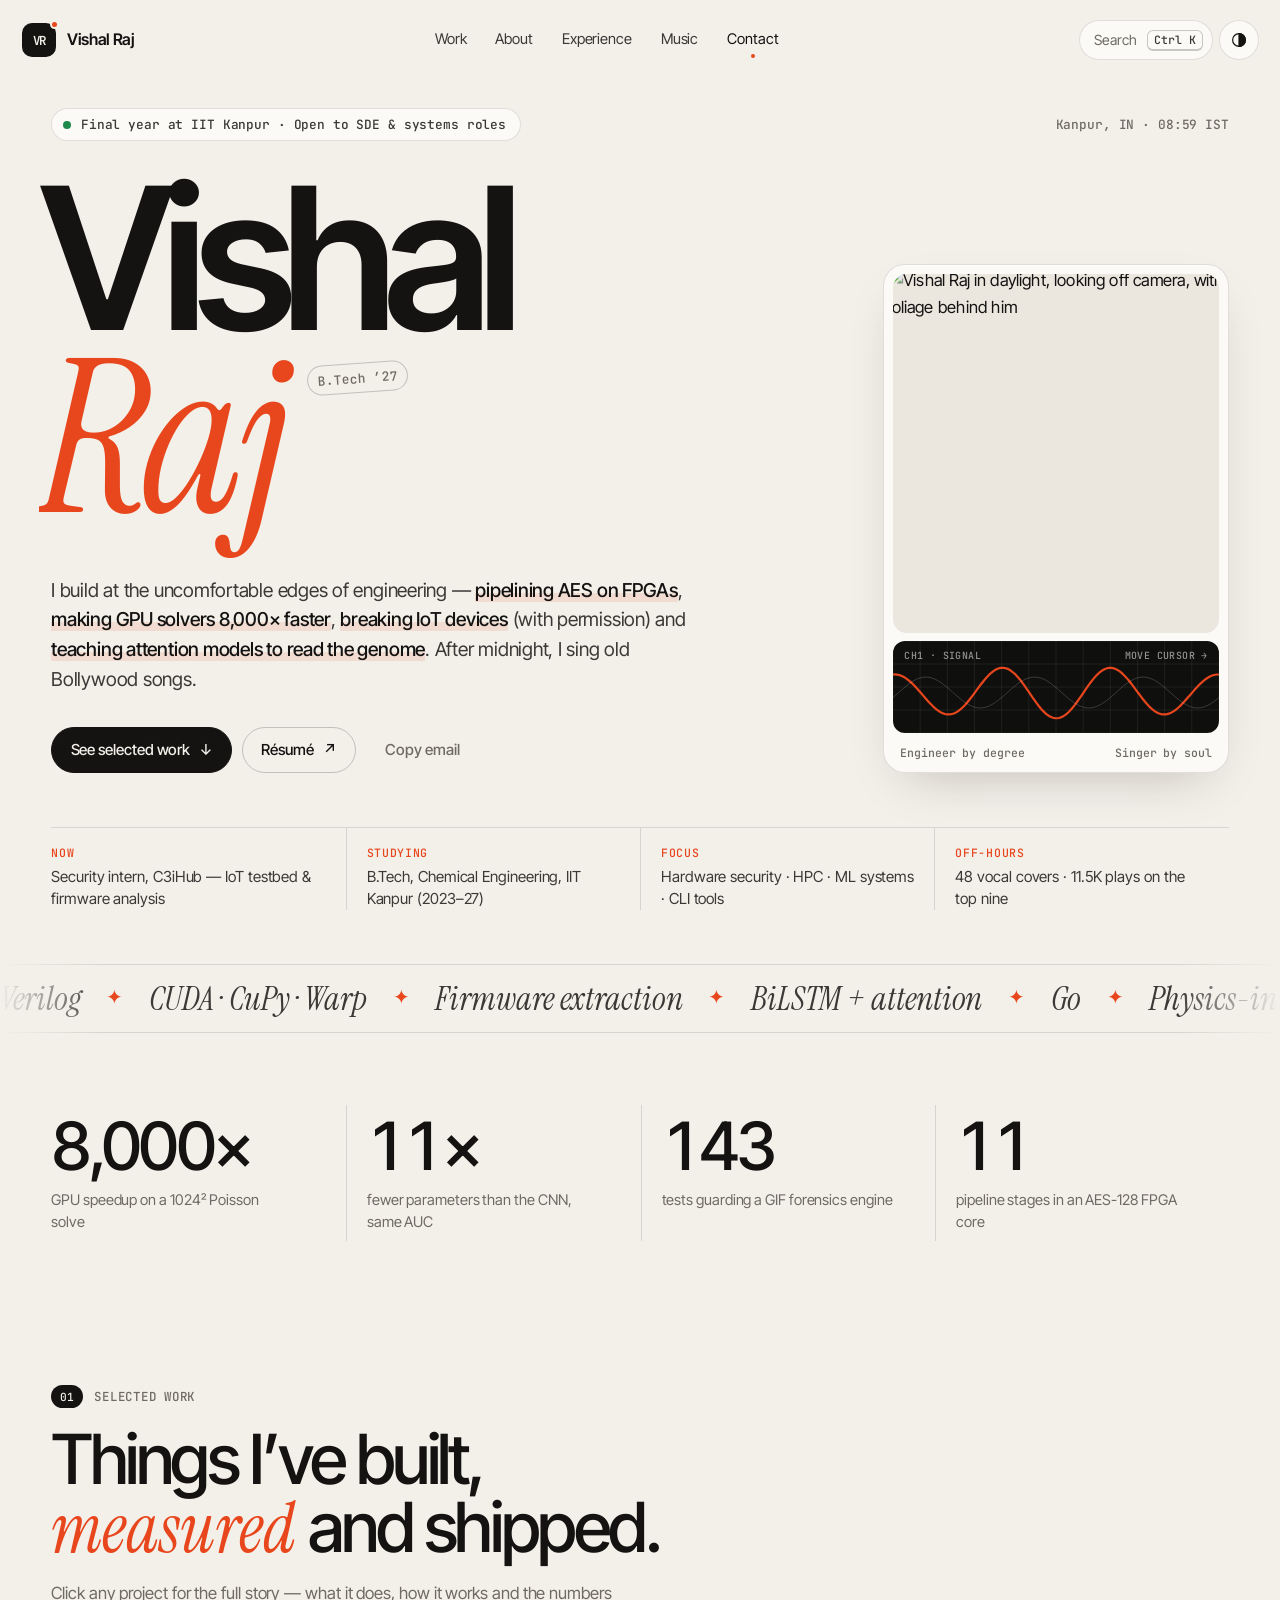
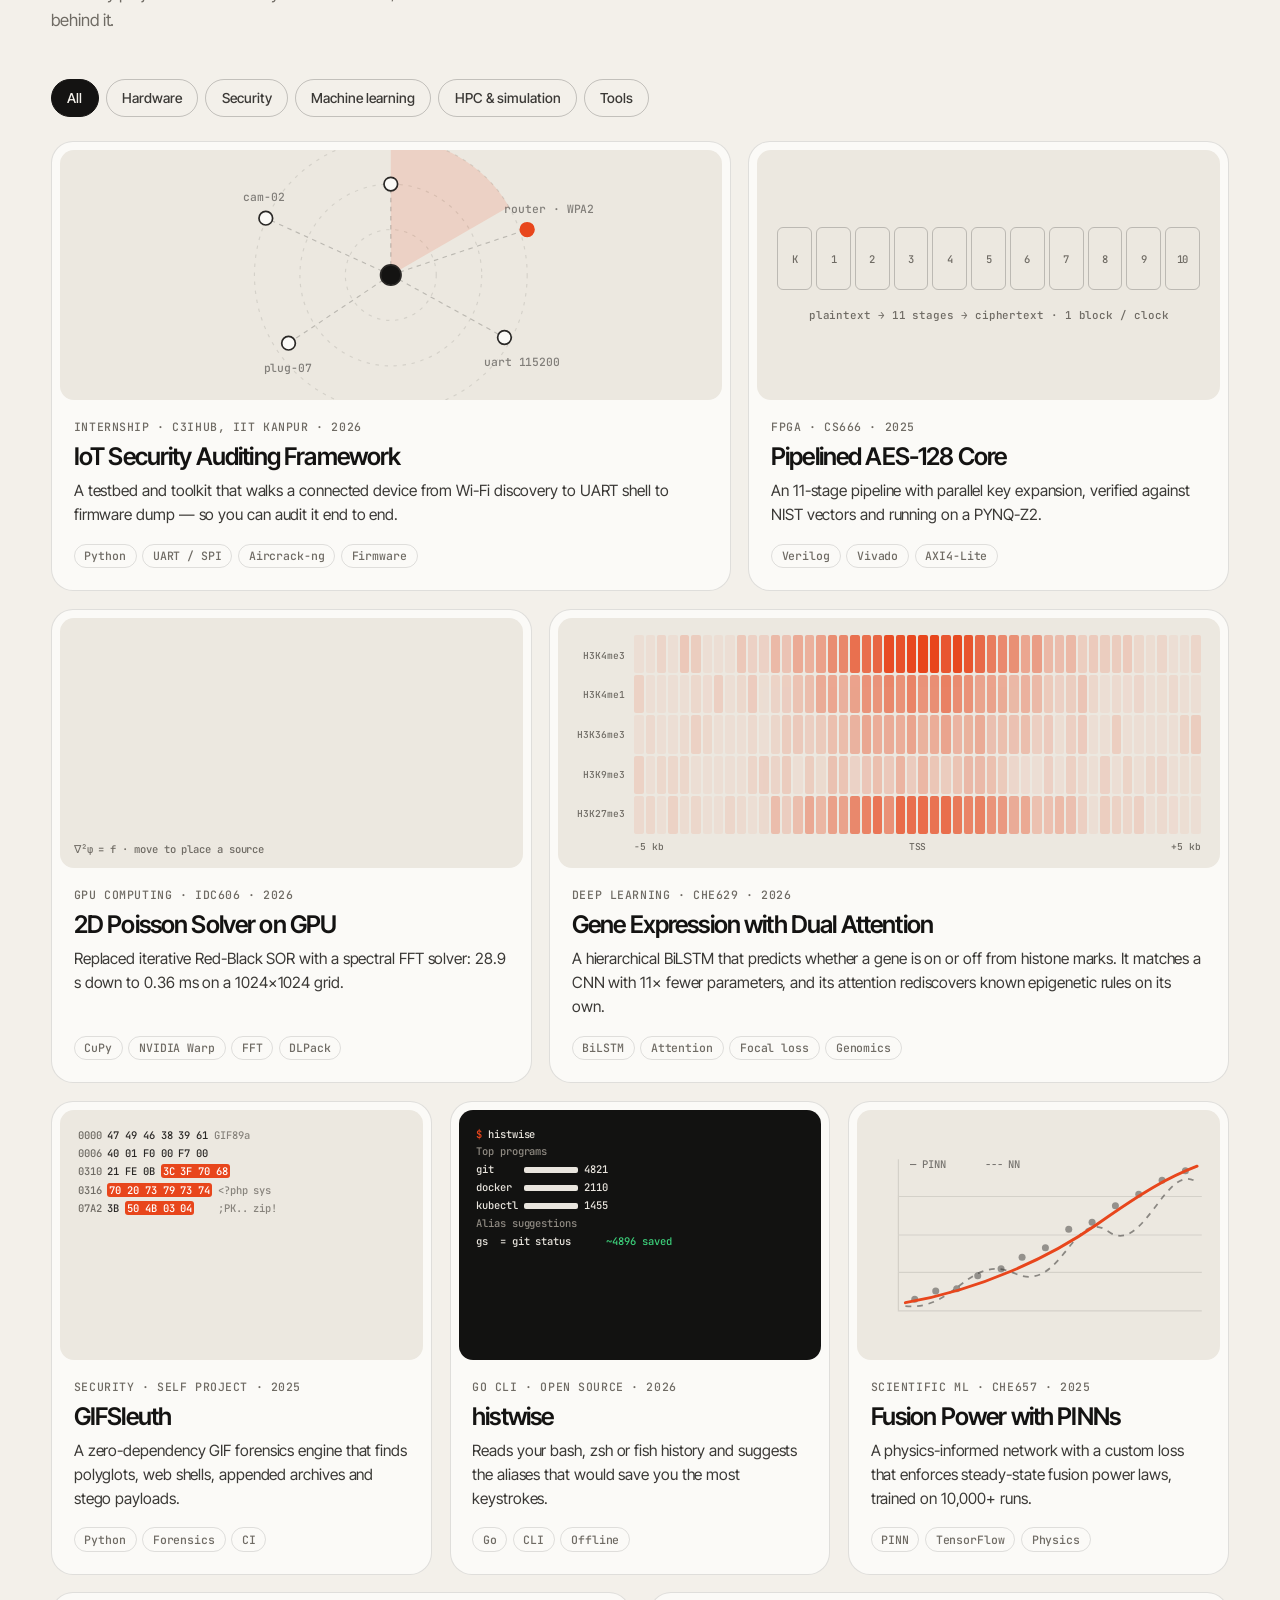
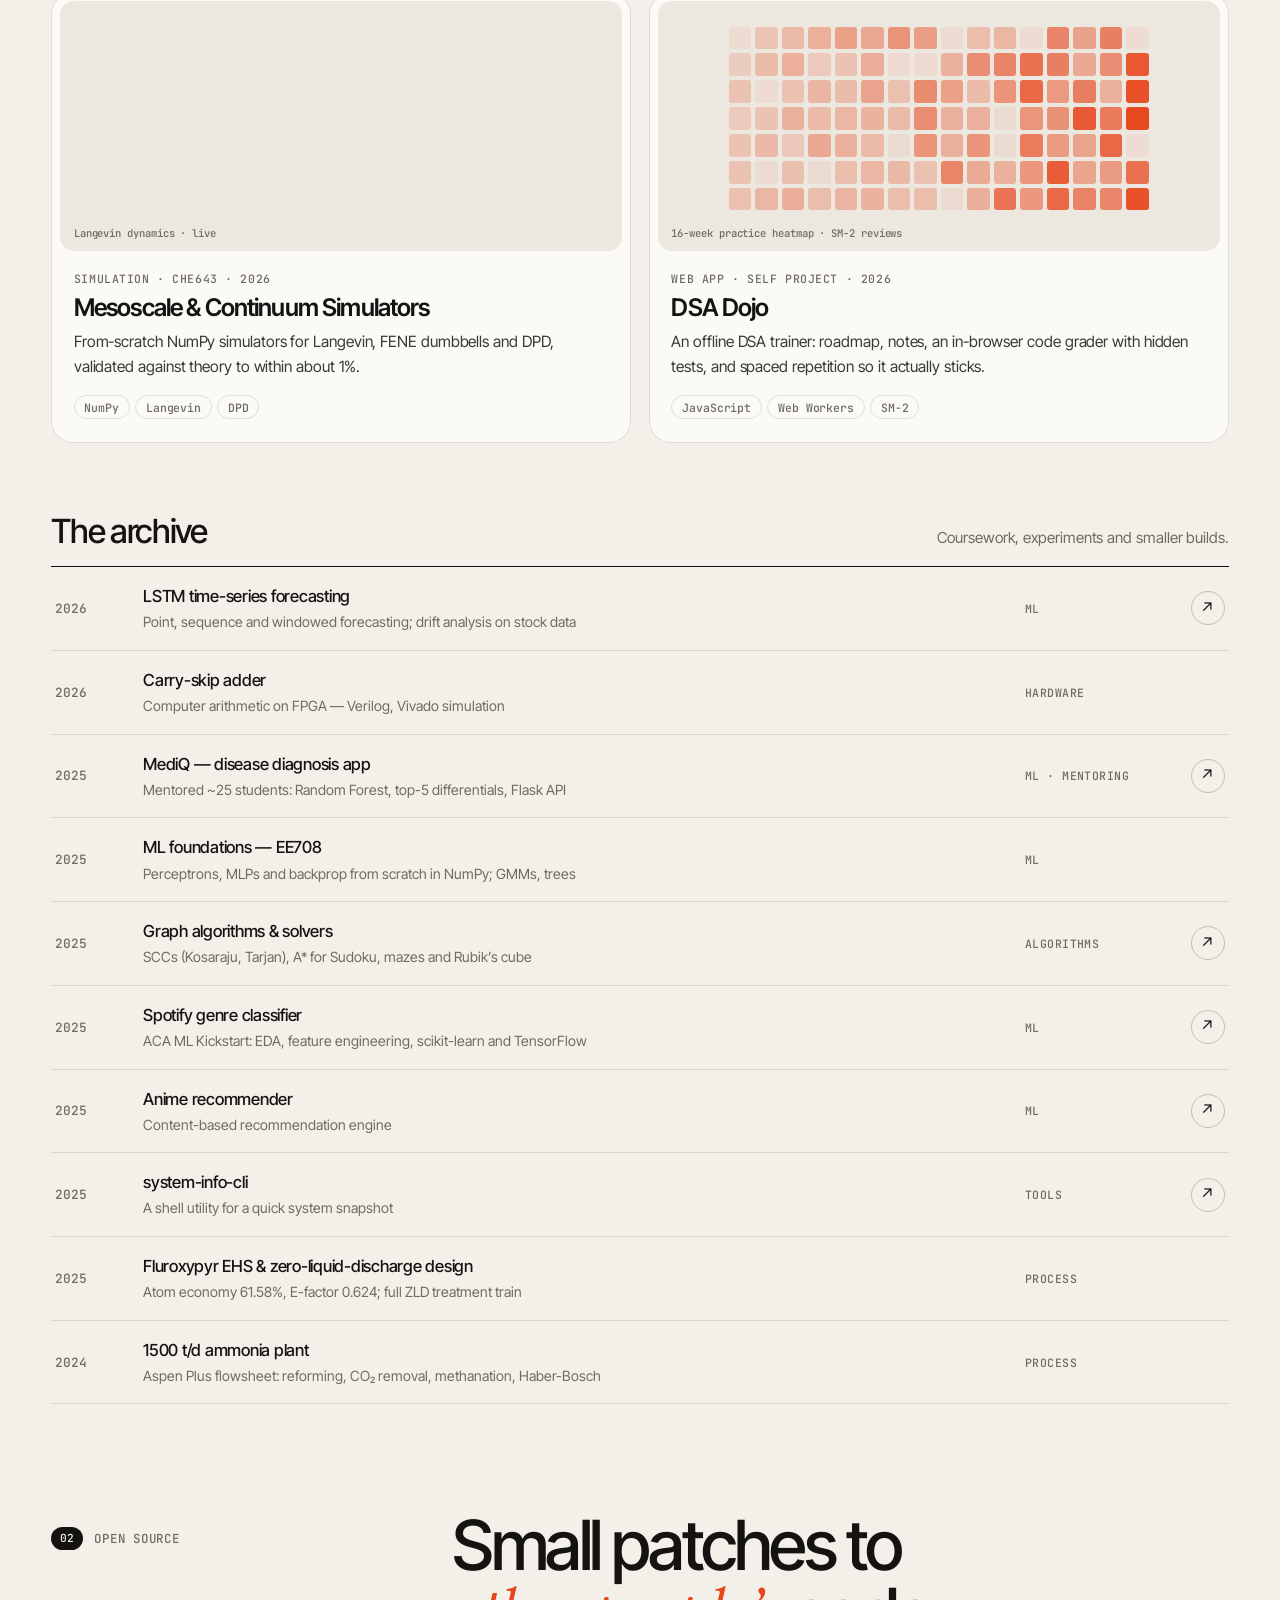
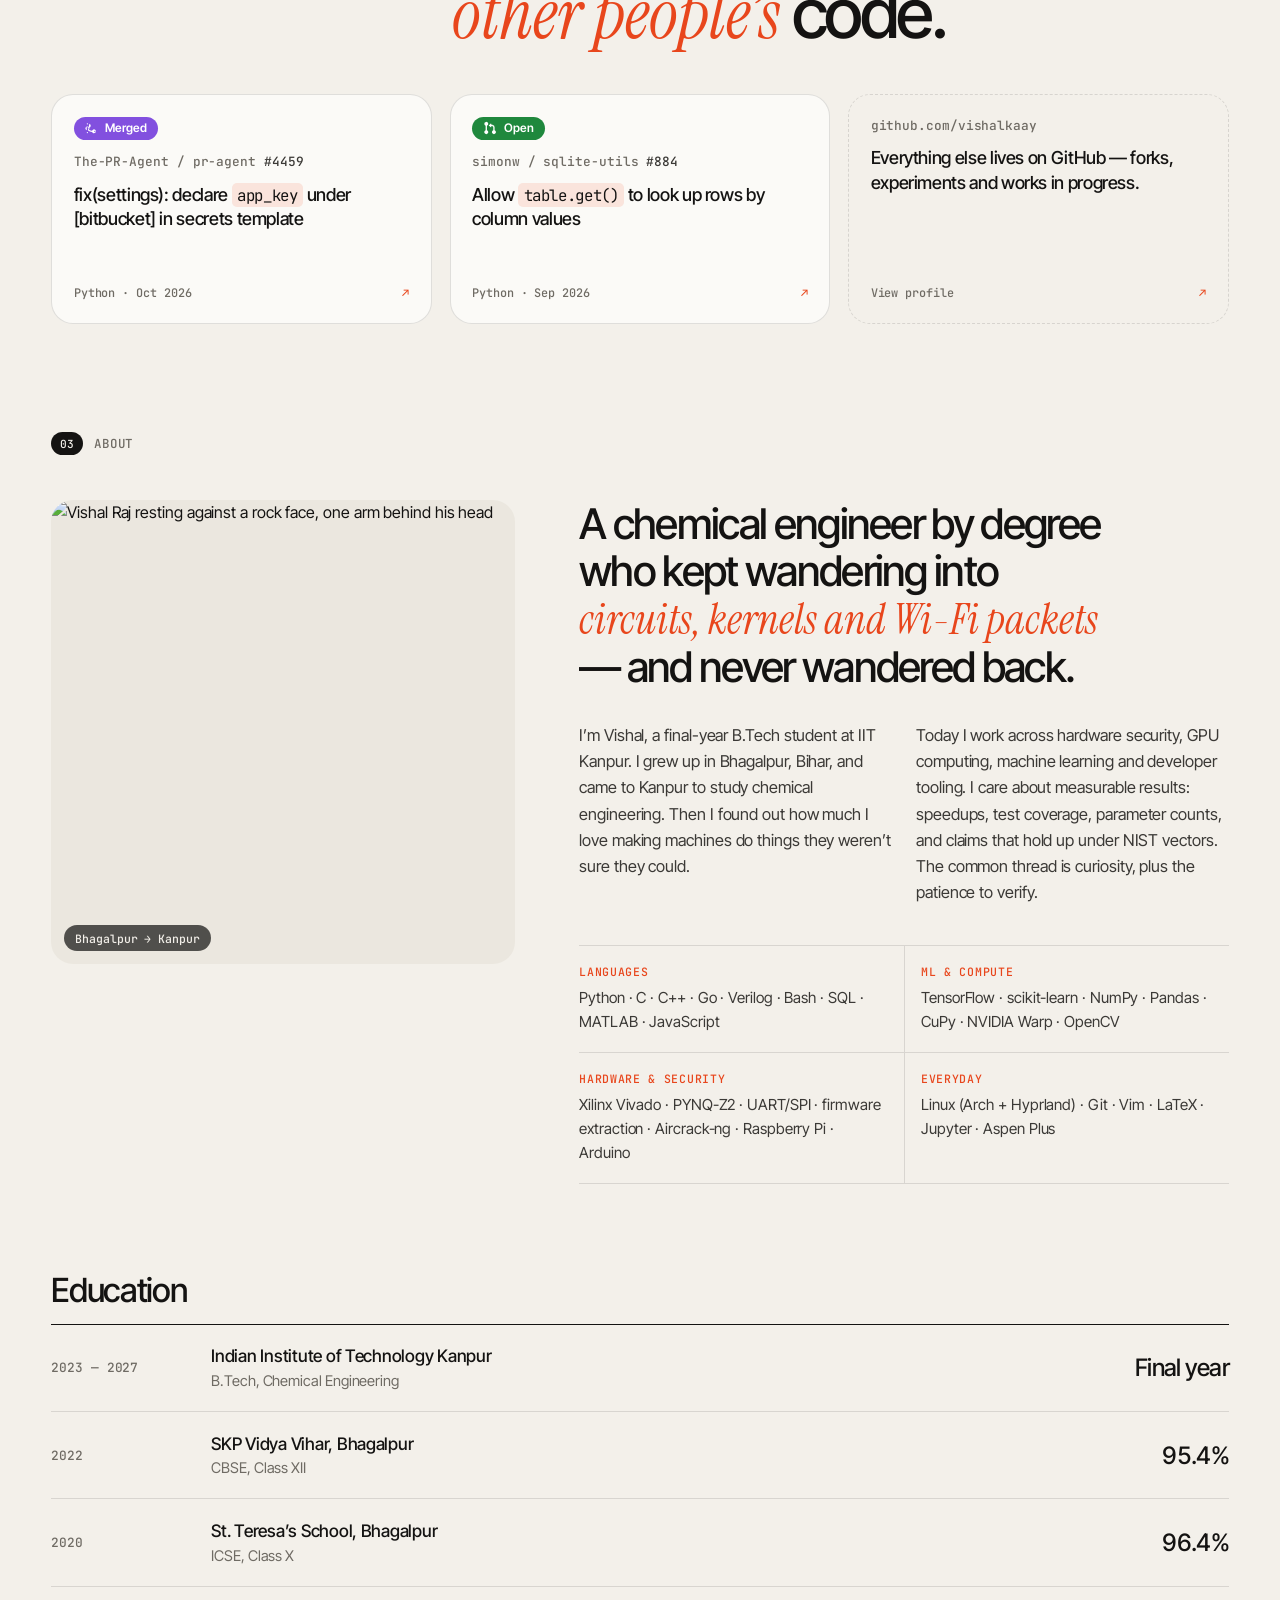
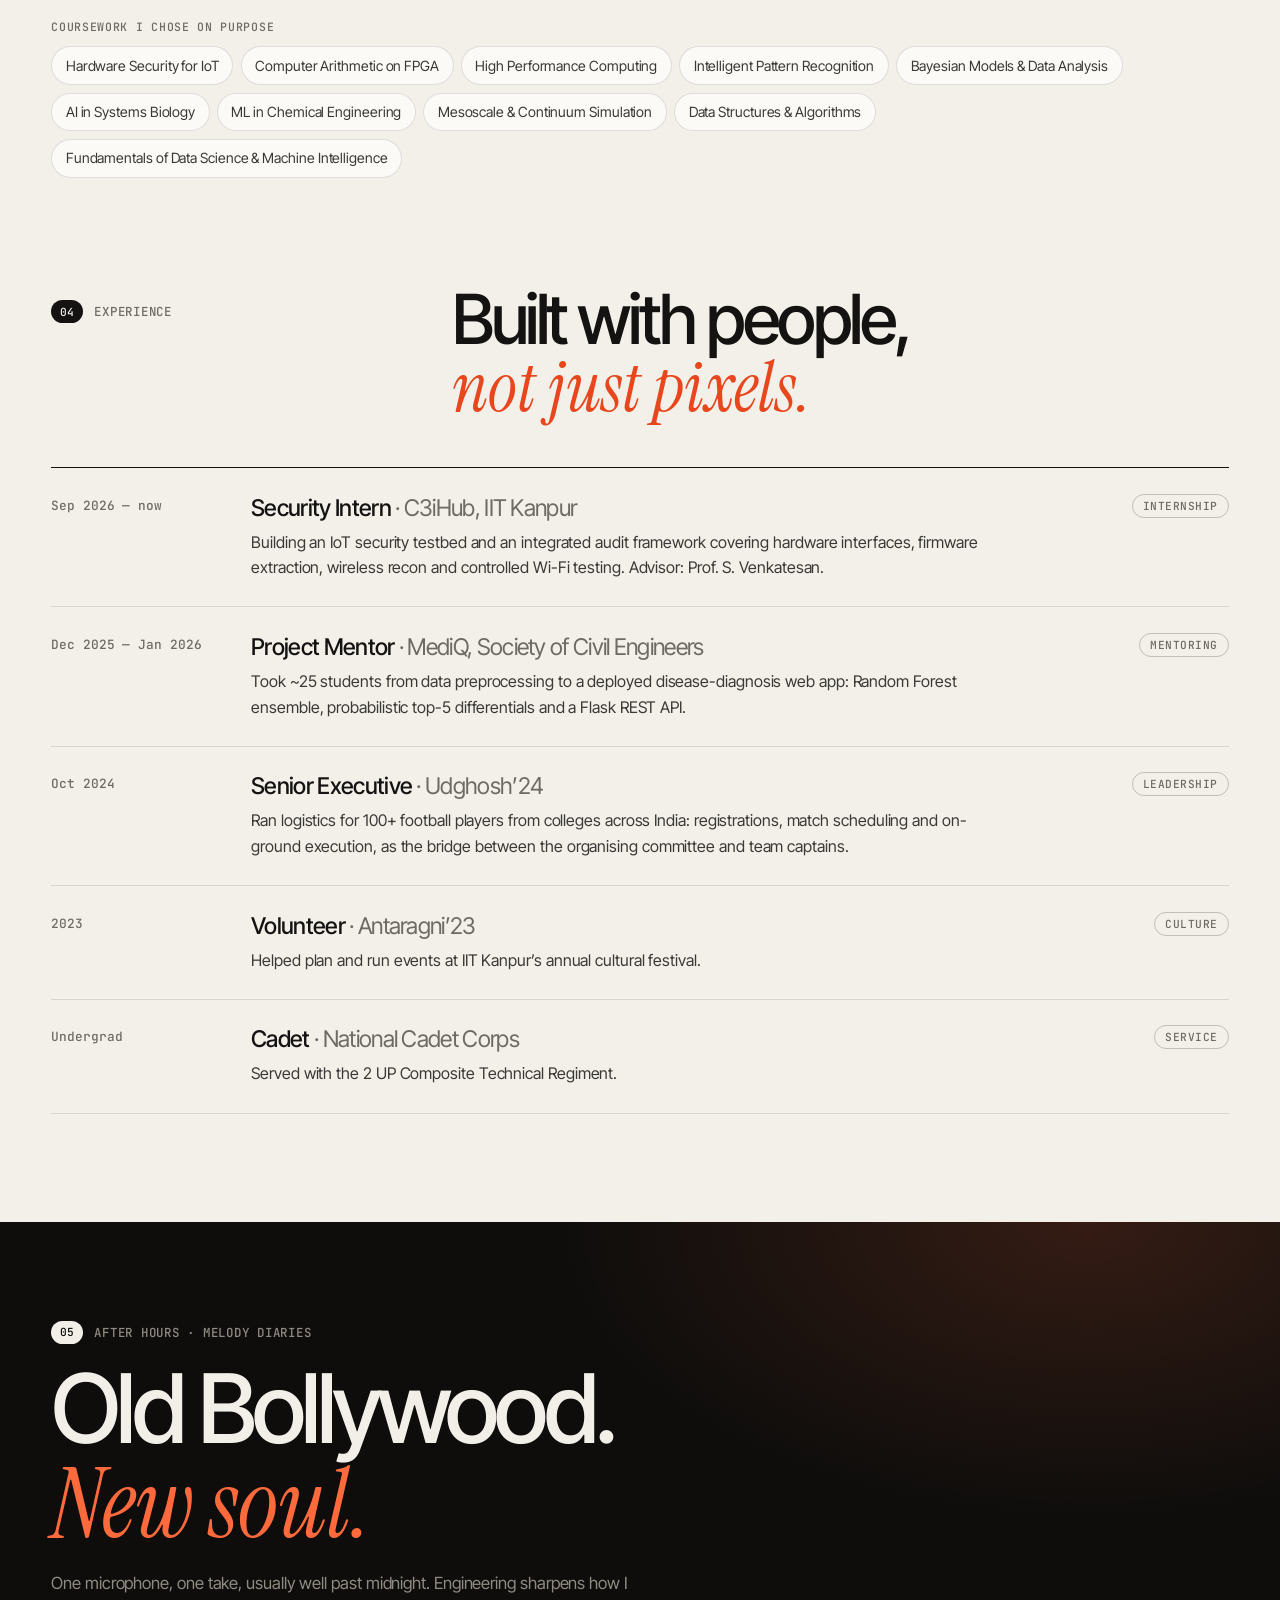
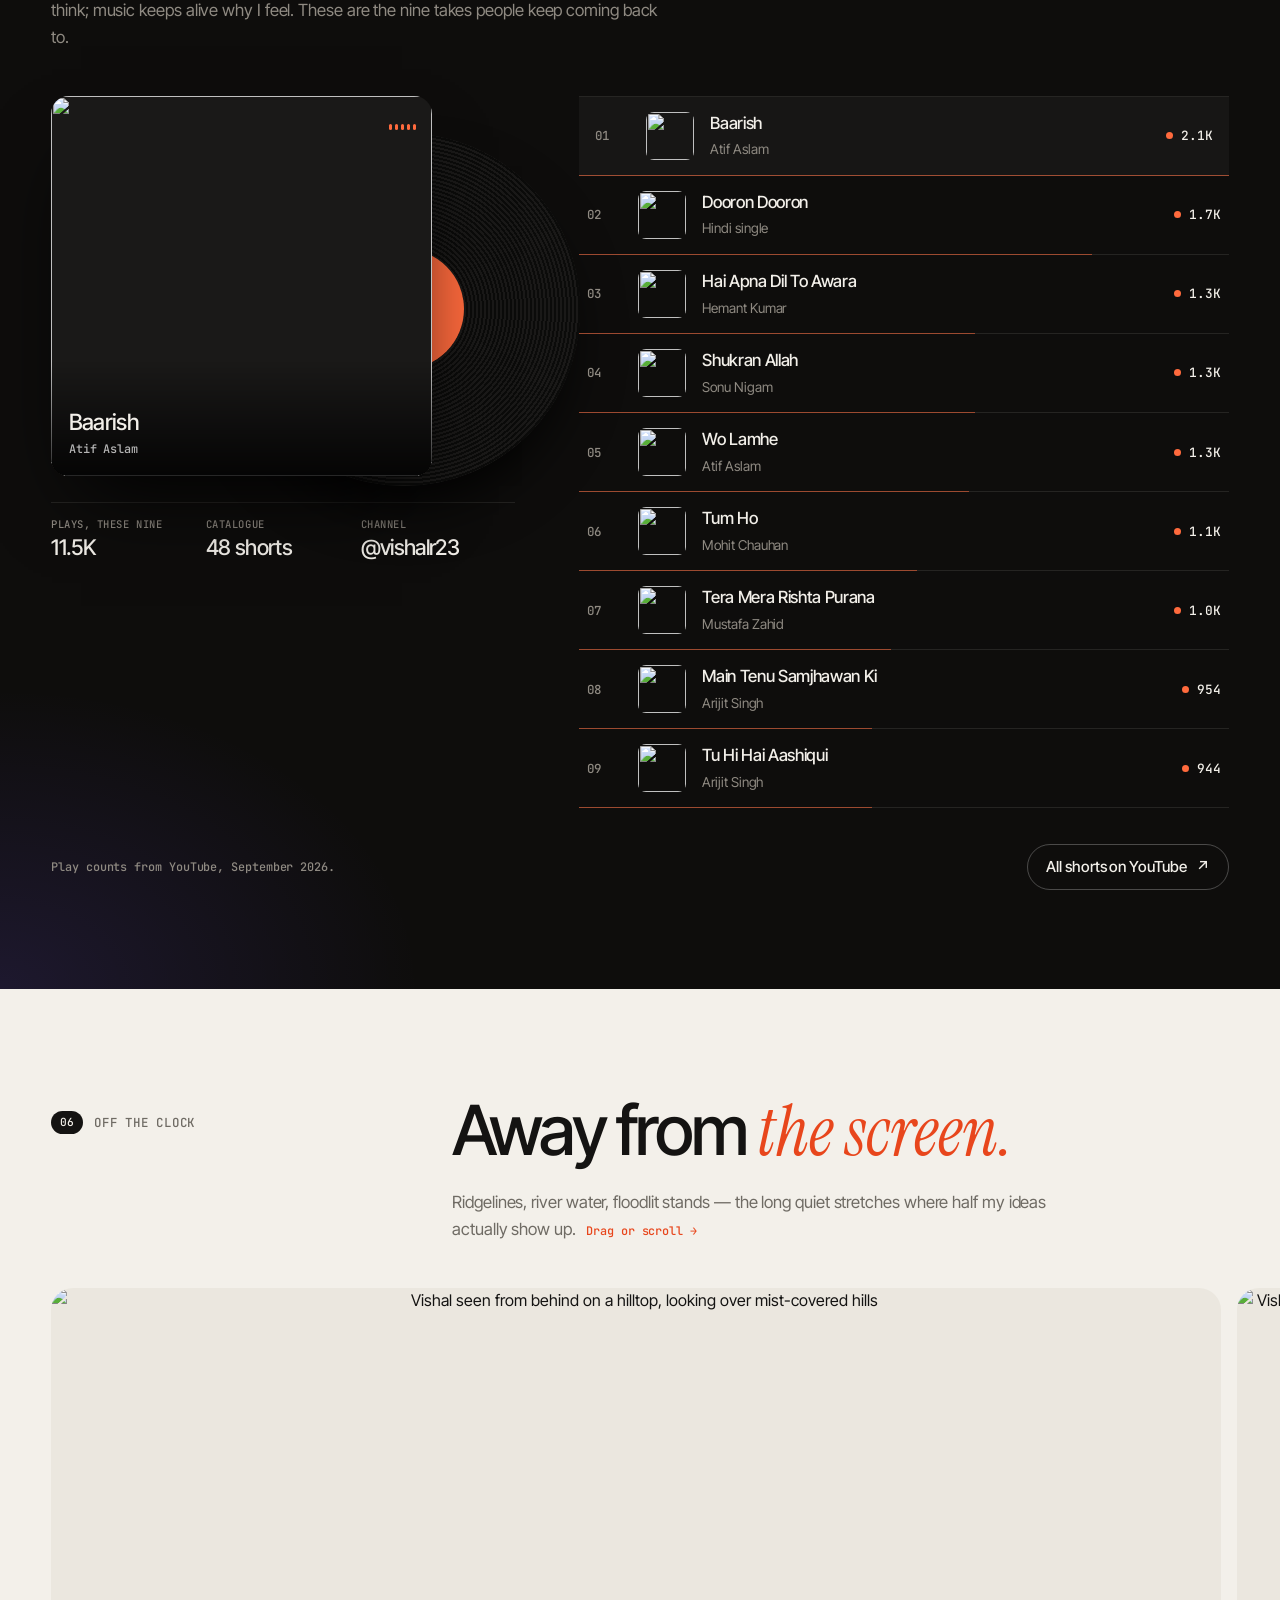
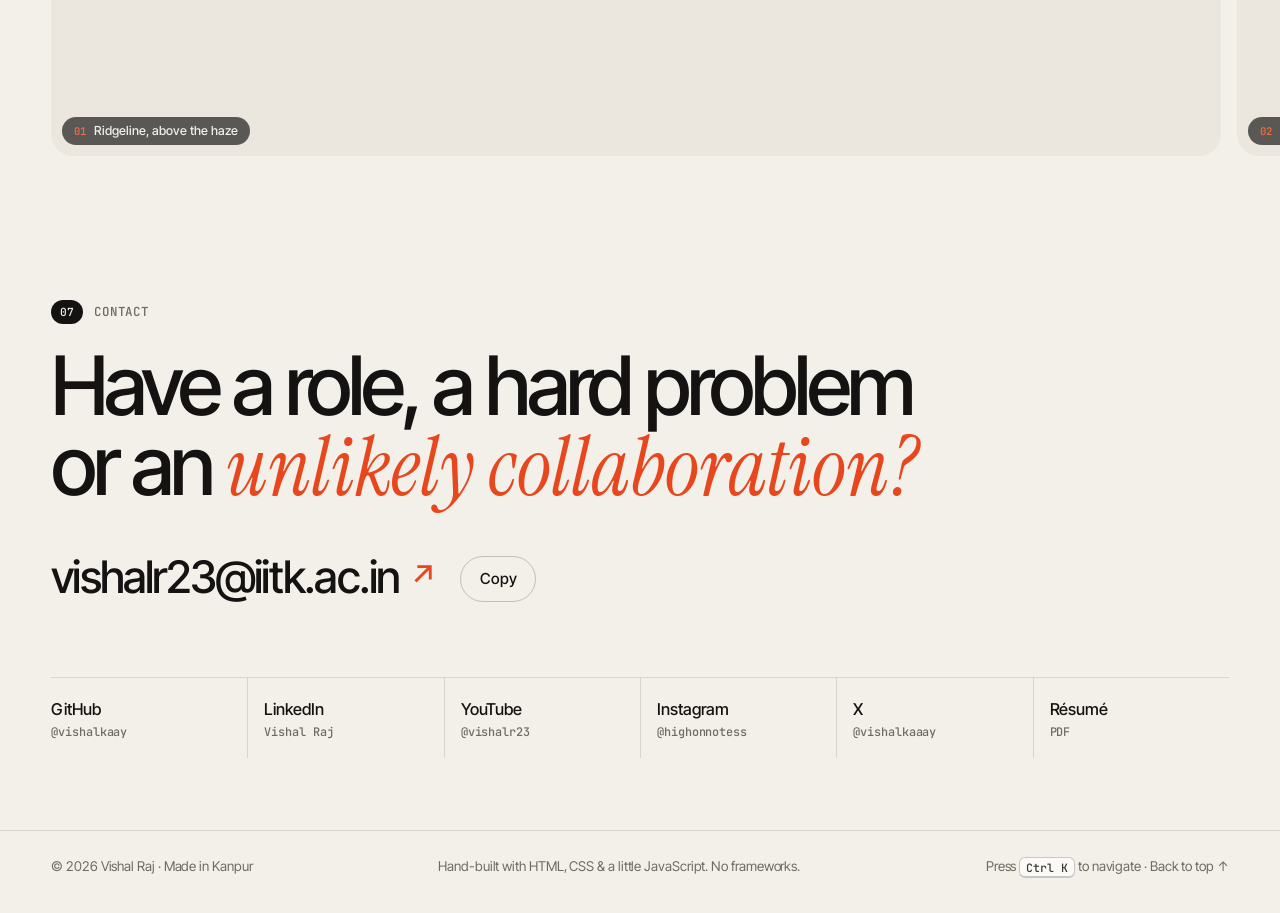
==== index.html @ a35ffa27 "Redesign portfolio and expand content - New design system: Inter Tight + Instrument Serif, light/dar" ====
<!doctype html>
<html lang="en">
<head>
  <meta charset="utf-8">
  <meta name="viewport" content="width=device-width, initial-scale=1, viewport-fit=cover">
  <title>Vishal Raj — Engineer &amp; Singer, IIT Kanpur</title>
  <meta name="description" content="Vishal Raj — final-year engineer at IIT Kanpur building across hardware security, GPU computing, machine learning and developer tools. Also sings old Bollywood songs.">
  <meta name="author" content="Vishal Raj">
  <meta name="color-scheme" content="light dark">
  <meta name="theme-color" content="#f3f0ea" media="(prefers-color-scheme: light)">
  <meta name="theme-color" content="#0d0d0c" media="(prefers-color-scheme: dark)">
  <link rel="canonical" href="https://vishalkaay.github.io/">
  <meta property="og:type" content="website">
  <meta property="og:url" content="https://vishalkaay.github.io/">
  <meta property="og:title" content="Vishal Raj — Engineer &amp; Singer">
  <meta property="og:description" content="Hardware security, GPU computing, machine learning and songs — from IIT Kanpur.">
  <meta property="og:image" content="https://vishalkaay.github.io/assets/og.jpg">
  <meta property="og:image:width" content="1200">
  <meta property="og:image:height" content="630">
  <meta name="twitter:card" content="summary_large_image">
  <meta name="twitter:site" content="@vishalkaaay">
  <meta name="twitter:title" content="Vishal Raj — Engineer &amp; Singer">
  <meta name="twitter:description" content="Hardware security, GPU computing, machine learning and songs — from IIT Kanpur.">
  <meta name="twitter:image" content="https://vishalkaay.github.io/assets/og.jpg">
  <link rel="icon" href="assets/favicon.svg" type="image/svg+xml">
  <link rel="apple-touch-icon" href="assets/apple-touch-icon.png">
  <link rel="preconnect" href="https://fonts.googleapis.com">
  <link rel="preconnect" href="https://fonts.gstatic.com" crossorigin>
  <link href="https://fonts.googleapis.com/css2?family=Inter+Tight:ital,wght@0,400;0,500;0,600;0,700;1,400&family=Instrument+Serif:ital@0;1&family=JetBrains+Mono:wght@400;500&display=swap" rel="stylesheet">
  <link rel="stylesheet" href="styles.css">
  <script>
    try { const t = localStorage.getItem('theme'); if (t) document.documentElement.dataset.theme = t; } catch (e) {}
    document.documentElement.classList.add('js');
  </script>
  <script src="script.js" defer></script>
  <script type="application/ld+json">
  {
    "@context": "https://schema.org",
    "@type": "Person",
    "name": "Vishal Raj",
    "url": "https://vishalkaay.github.io/",
    "email": "mailto:vishalr23@iitk.ac.in",
    "image": "https://vishalkaay.github.io/assets/portrait.jpg",
    "alumniOf": { "@type": "CollegeOrUniversity", "name": "Indian Institute of Technology Kanpur" },
    "knowsAbout": ["Hardware security", "FPGA design", "GPU computing", "Machine learning", "IoT security", "Python", "Go", "Verilog"],
    "sameAs": [
      "https://github.com/vishalkaay",
      "https://www.linkedin.com/in/vishal-raj-2a074823b/",
      "https://x.com/vishalkaaay",
      "https://www.youtube.com/@vishalr23",
      "https://www.instagram.com/highonnotess/"
    ]
  }
  </script>
</head>
<body>
  <a class="skip-link" href="#main">Skip to content</a>
  <div class="progress" aria-hidden="true"><span></span></div>

  <header class="nav" id="top">
    <a class="brand" href="#top" aria-label="Vishal Raj — back to top">
      <span class="brand-mark" aria-hidden="true">VR</span>
      <span class="brand-name">Vishal Raj</span>
    </a>
    <nav class="nav-links" aria-label="Primary">
      <a href="#work">Work</a>
      <a href="#about">About</a>
      <a href="#experience">Experience</a>
      <a href="#music">Music</a>
      <a href="#contact">Contact</a>
    </nav>
    <div class="nav-tools">
      <button class="kbd-btn" type="button" data-open-palette aria-label="Open command menu">
        <span>Search</span><kbd><span class="mod-key">⌘</span>K</kbd>
      </button>
      <button class="icon-btn" type="button" id="theme-toggle" aria-label="Toggle colour theme">
        <svg viewBox="0 0 24 24" aria-hidden="true"><circle cx="12" cy="12" r="8.5"/><path d="M12 3.5a8.5 8.5 0 0 1 0 17z" fill="currentColor"/></svg>
      </button>
      <button class="icon-btn menu-btn" type="button" aria-expanded="false" aria-controls="mobile-menu" aria-label="Open menu">
        <svg viewBox="0 0 24 24" aria-hidden="true"><path d="M4 8h16M4 16h16"/></svg>
      </button>
    </div>
  </header>

  <div class="mobile-menu" id="mobile-menu" hidden>
    <nav aria-label="Mobile">
      <a href="#work"><span>01</span>Work</a>
      <a href="#about"><span>02</span>About</a>
      <a href="#experience"><span>03</span>Experience</a>
      <a href="#music"><span>04</span>Music</a>
      <a href="#frames"><span>05</span>Frames</a>
      <a href="#contact"><span>06</span>Contact</a>
    </nav>
    <p>vishalr23@iitk.ac.in</p>
  </div>

  <main id="main">
    <!-- HERO -->
    <section class="hero shell" aria-labelledby="hero-title">
      <div class="hero-top rise">
        <p class="status"><span class="dot" aria-hidden="true"></span>Final year at IIT Kanpur · Open to SDE &amp; systems roles</p>
        <p class="clock" aria-label="Local time in Kanpur">Kanpur, IN · <time id="clock">--:--</time> IST</p>
      </div>

      <div class="hero-grid">
        <div class="hero-text">
          <h1 id="hero-title" class="hero-title">
            <span class="line rise"><span>Vishal</span></span>
            <span class="line rise"><span><em>Raj</em><sup class="hero-sup">B.Tech ’27</sup></span></span>
          </h1>
          <p class="hero-lede rise">I build at the uncomfortable edges of engineering — <strong>pipelining AES on FPGAs</strong>, <strong>making GPU solvers 8,000× faster</strong>, <strong>breaking IoT devices</strong> (with permission) and <strong>teaching attention models to read the genome</strong>. After midnight, I sing old Bollywood songs.</p>
          <div class="hero-cta rise">
            <a class="btn btn-primary" href="#work">See selected work <span aria-hidden="true">↓</span></a>
            <a class="btn" href="assets/resume.pdf" target="_blank" rel="noopener">Résumé <span aria-hidden="true">↗</span></a>
            <button class="btn btn-ghost" type="button" data-copy="vishalr23@iitk.ac.in"><span class="copy-label">Copy email</span></button>
          </div>
        </div>

        <figure class="hero-card rise">
          <div class="hero-photo">
            <picture><source srcset="assets/portrait.webp" type="image/webp"><img src="assets/portrait.jpg" alt="Vishal Raj in daylight, looking off camera, with foliage behind him" width="900" height="1200" fetchpriority="high" decoding="async"></picture>
          </div>
          <div class="scope">
            <canvas id="scope" aria-hidden="true"></canvas>
            <div class="scope-meta" aria-hidden="true"><span>CH1 · signal</span><span id="scope-mode">move cursor →</span></div>
          </div>
          <figcaption><span>Engineer by degree</span><span>Singer by soul</span></figcaption>
        </figure>
      </div>

      <dl class="hero-facts rise">
        <div><dt>Now</dt><dd>Security intern, C3iHub — IoT testbed &amp; firmware analysis</dd></div>
        <div><dt>Studying</dt><dd>B.Tech, Chemical Engineering, IIT Kanpur (2023–27)</dd></div>
        <div><dt>Focus</dt><dd>Hardware security · HPC · ML systems · CLI tools</dd></div>
        <div><dt>Off-hours</dt><dd>48 vocal covers · 11.5K plays on the top nine</dd></div>
      </dl>
    </section>

    <!-- MARQUEE -->
    <div class="ticker" aria-hidden="true">
      <div class="ticker-track">
        <span>Verilog</span><i>✦</i><span>CUDA · CuPy · Warp</span><i>✦</i><span>Firmware extraction</span><i>✦</i><span>BiLSTM + attention</span><i>✦</i><span>Go</span><i>✦</i><span>Physics-informed nets</span><i>✦</i><span>UART / SPI</span><i>✦</i><span>Old Bollywood</span><i>✦</i>
        <span>Verilog</span><i>✦</i><span>CUDA · CuPy · Warp</span><i>✦</i><span>Firmware extraction</span><i>✦</i><span>BiLSTM + attention</span><i>✦</i><span>Go</span><i>✦</i><span>Physics-informed nets</span><i>✦</i><span>UART / SPI</span><i>✦</i><span>Old Bollywood</span><i>✦</i>
      </div>
    </div>

    <!-- NUMBERS -->
    <section class="numbers shell" aria-label="Highlights in numbers">
      <div class="num reveal"><b data-count="8000" data-suffix="×">8,000×</b><span>GPU speedup on a 1024² Poisson solve</span></div>
      <div class="num reveal"><b data-count="11" data-suffix="×">11×</b><span>fewer parameters than the CNN, same AUC</span></div>
      <div class="num reveal"><b data-count="143">143</b><span>tests guarding a GIF forensics engine</span></div>
      <div class="num reveal"><b data-count="11">11</b><span>pipeline stages in an AES-128 FPGA core</span></div>
    </section>

    <!-- WORK -->
    <section class="work shell" id="work" aria-labelledby="work-title">
      <header class="sec-head">
        <p class="sec-label reveal"><span>01</span>Selected work</p>
        <h2 id="work-title" class="reveal">Things I’ve built, <em>measured</em> and shipped.</h2>
        <p class="sec-sub reveal">Click any project for the full story — what it does, how it works and the numbers behind it.</p>
      </header>

      <div class="filters reveal" role="toolbar" aria-label="Filter projects">
        <button type="button" class="chip active" data-filter="all" aria-pressed="true">All</button>
        <button type="button" class="chip" data-filter="hardware" aria-pressed="false">Hardware</button>
        <button type="button" class="chip" data-filter="security" aria-pressed="false">Security</button>
        <button type="button" class="chip" data-filter="ml" aria-pressed="false">Machine learning</button>
        <button type="button" class="chip" data-filter="hpc" aria-pressed="false">HPC &amp; simulation</button>
        <button type="button" class="chip" data-filter="tools" aria-pressed="false">Tools</button>
      </div>

      <div class="bento">
        <!-- IoT -->
        <article class="card c-wide reveal" data-tags="security hardware" tabindex="0" aria-labelledby="p-iot">
          <div class="card-viz viz-iot" aria-hidden="true">
            <svg viewBox="0 0 400 220">
              <g class="rings"><circle cx="200" cy="110" r="40"/><circle cx="200" cy="110" r="80"/><circle cx="200" cy="110" r="120"/></g>
              <path class="sweep" d="M200 110 L200 -10 A120 120 0 0 1 304 50 Z"/>
              <g class="links"><path d="M200 110 L90 60M200 110 L320 70M200 110 L110 170M200 110 L300 165M200 110 L200 30"/></g>
              <g class="nodes">
                <circle cx="200" cy="110" r="9" class="hub"/>
                <circle cx="90" cy="60" r="6"/><circle cx="320" cy="70" r="6" class="flag"/><circle cx="110" cy="170" r="6"/><circle cx="300" cy="165" r="6"/><circle cx="200" cy="30" r="6"/>
              </g>
              <g class="labels"><text x="70" y="45">cam-02</text><text x="300" y="55">router · WPA2</text><text x="88" y="195">plug-07</text><text x="282" y="190">uart 115200</text></g>
            </svg>
          </div>
          <div class="card-body">
            <p class="card-kicker">Internship · C3iHub, IIT Kanpur · 2026</p>
            <h3 id="p-iot">IoT Security Auditing Framework</h3>
            <p>A testbed and toolkit that walks a connected device from Wi-Fi discovery to UART shell to firmware dump — so you can audit it end to end.</p>
            <ul class="tags"><li>Python</li><li>UART / SPI</li><li>Aircrack-ng</li><li>Firmware</li></ul>
          </div>
          <div class="case" hidden>
            <p class="case-lede">Under Prof. S. Venkatesan at C3iHub, IIT Kanpur’s cybersecurity hub, I’m building a security testbed that emulates real distributed IoT deployments and an integrated framework to audit them.</p>
            <h4>What I’m doing</h4>
            <ul>
              <li>Designing and setting up a secure IoT testbed that emulates real-world connected systems and networks.</li>
              <li>Hardware assessment: interface identification, UART and SPI flash testing, firmware extraction and bootloader analysis.</li>
              <li>Automated Wi-Fi reconnaissance — discovery, device fingerprinting and security assessment.</li>
              <li>Controlled Wi-Fi security testing, including deauthentication and Aircrack-ng-based analysis.</li>
              <li>Combining it all into one framework: device scanning → interface analysis → firmware extraction → wireless audit.</li>
            </ul>
            <p class="case-note">All testing is done on lab-owned devices in an isolated, authorised environment.</p>
          </div>
        </article>

        <!-- AES -->
        <article class="card c-narrow reveal" data-tags="hardware security" tabindex="0" aria-labelledby="p-aes">
          <div class="card-viz viz-aes" aria-hidden="true">
            <div class="pipe">
              <span>K</span><span>1</span><span>2</span><span>3</span><span>4</span><span>5</span><span>6</span><span>7</span><span>8</span><span>9</span><span>10</span>
            </div>
            <p class="pipe-cap">plaintext → 11 stages → ciphertext · 1 block / clock</p>
          </div>
          <div class="card-body">
            <p class="card-kicker">FPGA · CS666 · 2025</p>
            <h3 id="p-aes">Pipelined AES-128 Core</h3>
            <p>An 11-stage pipeline with parallel key expansion, verified against NIST vectors and running on a PYNQ-Z2.</p>
            <ul class="tags"><li>Verilog</li><li>Vivado</li><li>AXI4-Lite</li></ul>
          </div>
          <div class="case" hidden>
            <p class="case-lede">A high-throughput AES-128 encryption core built for CS666, Hardware Security for IoT, under Prof. Urbi Chatterjee.</p>
            <h4>Highlights</h4>
            <ul>
              <li>11-stage outer-round pipelined architecture: once the pipe is full, one 128-bit block comes out every clock cycle.</li>
              <li>Key expansion runs in parallel with the cipher rounds, which removes the critical timing path and raises throughput.</li>
              <li>Verified with standard NIST test vectors through simulation and waveform-level timing analysis.</li>
              <li>Deployed on a PYNQ-Z2 (Zynq-7000 SoC) over AXI4-Lite, with full RTL, testbenches and Vivado project files.</li>
            </ul>
            <p class="case-links"><a href="https://github.com/CryptoPwners/Outer-round-pipelined-AES128" target="_blank" rel="noopener">CryptoPwners/Outer-round-pipelined-AES128 ↗</a></p>
          </div>
        </article>

        <!-- Poisson -->
        <article class="card c-narrow reveal" data-tags="hpc" tabindex="0" aria-labelledby="p-poisson">
          <div class="card-viz viz-field" aria-hidden="true">
            <canvas class="field" data-field="poisson"></canvas>
            <p class="viz-hint">∇²φ = f · move to place a source</p>
          </div>
          <div class="card-body">
            <p class="card-kicker">GPU computing · IDC606 · 2026</p>
            <h3 id="p-poisson">2D Poisson Solver on GPU</h3>
            <p>Replaced iterative Red-Black SOR with a spectral FFT solver: 28.9 s down to 0.36 ms on a 1024×1024 grid.</p>
            <ul class="tags"><li>CuPy</li><li>NVIDIA Warp</li><li>FFT</li><li>DLPack</li></ul>
          </div>
          <div class="case" hidden>
            <p class="case-lede">A high-performance spectral solver for the 2D Poisson equation, built for IDC606 under Prof. Mahendra K. Verma on an NVIDIA RTX PRO 6000.</p>
            <div class="case-stats"><div><b>28.9 s</b><span>vectorised SOR baseline</span></div><div><b>0.36 ms</b><span>GPU spectral FFT</span></div><div><b>~10⁻¹⁶</b><span>L2 error</span></div></div>
            <h4>How</h4>
            <ul>
              <li>Swapped the vectorised Red-Black SOR baseline for an O(N² log N) spectral FFT method, so there’s no iterative convergence to wait for.</li>
              <li>GPU-accelerated FFTs through CuPy, with custom kernels in NVIDIA Warp.</li>
              <li>DLPack zero-copy interop keeps the whole data path on the GPU — no host round-trips.</li>
              <li>Accuracy stays at machine precision (L2 ≈ 10⁻¹⁶) at an ~8,000× speedup.</li>
            </ul>
          </div>
        </article>

        <!-- Gene -->
        <article class="card c-wide reveal" data-tags="ml" tabindex="0" aria-labelledby="p-gene">
          <div class="card-viz viz-gene" aria-hidden="true">
            <div class="attn" data-attn></div>
            <div class="attn-axis"><span>−5 kb</span><span>TSS</span><span>+5 kb</span></div>
            <div class="attn-marks"><span>H3K4me3</span><span>H3K4me1</span><span>H3K36me3</span><span>H3K9me3</span><span>H3K27me3</span></div>
          </div>
          <div class="card-body">
            <p class="card-kicker">Deep learning · CHE629 · 2026</p>
            <h3 id="p-gene">Gene Expression with Dual Attention</h3>
            <p>A hierarchical BiLSTM that predicts whether a gene is on or off from histone marks. It matches a CNN with 11× fewer parameters, and its attention rediscovers known epigenetic rules on its own.</p>
            <ul class="tags"><li>BiLSTM</li><li>Attention</li><li>Focal loss</li><li>Genomics</li></ul>
          </div>
          <div class="case" hidden>
            <p class="case-lede">Predicting binary gene expression from 5 histone modification marks across 100 bins spanning ±5 kb around the transcription start site, on 19,799 genes from the REMC E003 embryonic stem cell dataset. Built for CHE629 under Prof. Sana Khanum.</p>
            <div class="case-stats"><div><b>0.788</b><span>test AUC</span></div><div><b>59K</b><span>params vs 644K (CNN)</span></div><div><b>5×</b><span>minority-class F1</span></div></div>
            <h4>Approach</h4>
            <ul>
              <li>Benchmarked a CNN against a hierarchical BiLSTM with two attention layers: bin-level spatial attention and mark-level combinatorial attention.</li>
              <li>Handled heavy class imbalance (79.2% inactive) with focal loss, LR scheduling on validation AUC, gradient clipping and early stopping.</li>
              <li>Approaches the published DeepChrome and AttentiveChrome baselines.</li>
              <li>Without any annotation, the learned attention focuses on the TSS, keys on H3K4me3 for active genes and H3K27me3 for repressed ones.</li>
            </ul>
          </div>
        </article>

        <!-- GIFSleuth -->
        <article class="card c-third reveal" data-tags="security tools" tabindex="0" aria-labelledby="p-gif">
          <div class="card-viz viz-hex" aria-hidden="true">
            <pre><span class="o">0000</span> 47 49 46 38 39 61 <span class="d">GIF89a</span>
<span class="o">0006</span> 40 01 F0 00 F7 00
<span class="o">0310</span> 21 FE 0B <mark>3C 3F 70 68</mark>
<span class="o">0316</span> <mark>70 20 73 79 73 74</mark> <span class="d">&lt;?php sys</span>
<span class="o">07A2</span> 3B <mark>50 4B 03 04</mark>    <span class="d">;PK.. zip!</span></pre>
            <div class="scanline"></div>
          </div>
          <div class="card-body">
            <p class="card-kicker">Security · Self project · 2025</p>
            <h3 id="p-gif">GIFSleuth</h3>
            <p>A zero-dependency GIF forensics engine that finds polyglots, web shells, appended archives and stego payloads.</p>
            <ul class="tags"><li>Python</li><li>Forensics</li><li>CI</li></ul>
          </div>
          <div class="case" hidden>
            <p class="case-lede">A GIF security scanner that parses GIF87a/89a byte streams itself and runs seven detectors on the regions a renderer never draws.</p>
            <div class="case-stats"><div><b>7</b><span>detectors</span></div><div><b>19</b><span>file signatures</span></div><div><b>143</b><span>unit tests</span></div></div>
            <ul>
              <li>Detects GIFAR, trailer-appended payloads, content-sniffing XSS polyglots, embedded web shells and gifshuffle steganography.</li>
              <li>Combines signature matching with Shannon entropy to flag encrypted or packed payloads, and reports their offsets.</li>
              <li>Cuts false positives by scanning only renderer-ignored regions and stripping power-of-two palette padding from LZW data.</li>
              <li>Self-registering plugin architecture; JSON, CSV and ANSI reports; contractual exit codes for CI.</li>
              <li>GitHub Actions matrix across Python 3.11–3.13.</li>
            </ul>
            <p class="case-links"><a href="https://github.com/vishalkaay/gifsleuth" target="_blank" rel="noopener">github.com/vishalkaay/gifsleuth ↗</a></p>
          </div>
        </article>

        <!-- histwise -->
        <article class="card c-third reveal" data-tags="tools" tabindex="0" aria-labelledby="p-hist">
          <div class="card-viz viz-term" aria-hidden="true">
            <pre><span class="p">$</span> histwise
<span class="m">Top programs</span>
git     <i style="--w:100%"></i>4821
docker  <i style="--w:44%"></i>2110
kubectl <i style="--w:30%"></i>1455
<span class="m">Alias suggestions</span>
gs  = git status      <span class="a">~4896 saved</span></pre>
          </div>
          <div class="card-body">
            <p class="card-kicker">Go CLI · Open source · 2026</p>
            <h3 id="p-hist">histwise</h3>
            <p>Reads your bash, zsh or fish history and suggests the aliases that would save you the most keystrokes.</p>
            <ul class="tags"><li>Go</li><li>CLI</li><li>Offline</li></ul>
          </div>
          <div class="case" hidden>
            <p class="case-lede">Everyone means to set up aliases and never does — and when they do, they guess. histwise answers the question with your own data.</p>
            <ul>
              <li>Parses bash, zsh and fish history formats and shows what you actually type most.</li>
              <li>Ranks alias candidates by <code>(command_length − alias_length) × times_used</code>: real keystrokes saved, not raw counts.</li>
              <li>Ships as a single static binary. Fully offline, never phones home, never modifies your history.</li>
              <li><code>histwise --aliases &gt;&gt; ~/.bash_aliases</code> and you’re done.</li>
            </ul>
            <p class="case-links"><a href="https://github.com/vishalkaay/histwise" target="_blank" rel="noopener">github.com/vishalkaay/histwise ↗</a></p>
          </div>
        </article>

        <!-- PINN -->
        <article class="card c-third reveal" data-tags="ml hpc" tabindex="0" aria-labelledby="p-pinn">
          <div class="card-viz viz-plot" aria-hidden="true">
            <svg viewBox="0 0 300 170">
              <g class="grid"><path d="M30 20V150H290M30 117H290M30 85H290M30 52H290"/></g>
              <g class="pts"><circle cx="44" cy="140" r="3"/><circle cx="62" cy="133" r="3"/><circle cx="80" cy="131" r="3"/><circle cx="98" cy="120" r="3"/><circle cx="118" cy="114" r="3"/><circle cx="136" cy="104" r="3"/><circle cx="156" cy="96" r="3"/><circle cx="176" cy="80" r="3"/><circle cx="196" cy="74" r="3"/><circle cx="216" cy="60" r="3"/><circle cx="236" cy="50" r="3"/><circle cx="256" cy="38" r="3"/><circle cx="276" cy="30" r="3"/></g>
              <path class="nn" d="M36 146 C80 150 90 100 130 118 S180 60 210 82 S260 20 286 40"/>
              <path class="phys" d="M36 143 C100 132 160 104 200 76 S260 36 286 26"/>
              <g class="legend"><text x="40" y="28">— PINN</text><text x="104" y="28">--- NN</text></g>
            </svg>
          </div>
          <div class="card-body">
            <p class="card-kicker">Scientific ML · CHE657 · 2025</p>
            <h3 id="p-pinn">Fusion Power with PINNs</h3>
            <p>A physics-informed network with a custom loss that enforces steady-state fusion power laws, trained on 10,000+ runs.</p>
            <ul class="tags"><li>PINN</li><li>TensorFlow</li><li>Physics</li></ul>
          </div>
          <div class="case" hidden>
            <p class="case-lede">Predicting fusion power output, comparing a physics-informed neural network against standard networks. Built for CHE657 under Prof. Salman Khan.</p>
            <ul>
              <li>Designed a custom physics-based loss that enforces steady-state fusion power laws, so predictions stay physically consistent.</li>
              <li>Preprocessed and normalised 10,000+ experimental runs, scaling extreme values for numerical stability.</li>
              <li>Compared models on error metrics: the PINN generalised better with physically grounded outputs.</li>
            </ul>
            <p class="case-links"><a href="https://github.com/vishalkaay/Fusion-Power-Prediction-using-PINNs" target="_blank" rel="noopener">GitHub repository ↗</a></p>
          </div>
        </article>

        <!-- Mesoscale -->
        <article class="card c-half reveal" data-tags="hpc" tabindex="0" aria-labelledby="p-meso">
          <div class="card-viz viz-particles" aria-hidden="true">
            <canvas class="field" data-field="brownian"></canvas>
            <p class="viz-hint">Langevin dynamics · live</p>
          </div>
          <div class="card-body">
            <p class="card-kicker">Simulation · CHE643 · 2026</p>
            <h3 id="p-meso">Mesoscale &amp; Continuum Simulators</h3>
            <p>From-scratch NumPy simulators for Langevin, FENE dumbbells and DPD, validated against theory to within about 1%.</p>
            <ul class="tags"><li>NumPy</li><li>Langevin</li><li>DPD</li></ul>
          </div>
          <div class="case" hidden>
            <p class="case-lede">A set of particle simulators written from scratch for CHE643 under Prof. Indranil Saha Dalal, each checked against theory.</p>
            <div class="case-stats"><div><b>10⁷</b><span>FENE steps</span></div><div><b>1.2%</b><span>error vs Spenley</span></div><div><b>3.5</b><span>decades of shear</span></div></div>
            <ul>
              <li>Benchmarked explicit Euler on Stokes settling and showed accuracy collapsing as Δt → τ.</li>
              <li>Extracted diffusivity from multiple-time-origin MSD fits on 10⁵-step 3D Langevin trajectories, unwrapping periodic boundaries in parallel.</li>
              <li>A 10⁷-step FENE dumbbell run (ν = 500) gave an RMS end-to-end of 22.74 against a theoretical √ν = 22.36.</li>
              <li>Mapped shear-thinning across 8 shear rates via the Kramers stress tensor.</li>
              <li>DPD with fluctuation–dissipation-coupled noise; a grafted 5-bead chain came within 1.2% of Spenley’s result.</li>
            </ul>
          </div>
        </article>

        <!-- DSA Dojo -->
        <article class="card c-half reveal" data-tags="tools" tabindex="0" aria-labelledby="p-dojo">
          <div class="card-viz viz-heat" aria-hidden="true">
            <div class="heat" data-heat></div>
            <p class="viz-hint">16-week practice heatmap · SM-2 reviews</p>
          </div>
          <div class="card-body">
            <p class="card-kicker">Web app · Self project · 2026</p>
            <h3 id="p-dojo">DSA Dojo</h3>
            <p>An offline DSA trainer: roadmap, notes, an in-browser code grader with hidden tests, and spaced repetition so it actually sticks.</p>
            <ul class="tags"><li>JavaScript</li><li>Web Workers</li><li>SM-2</li></ul>
          </div>
          <div class="case" hidden>
            <p class="case-lede">I built my own placement-prep tool because flashcards and LeetCode lived in different worlds. Zero dependencies, pure HTML/CSS/JS.</p>
            <ul>
              <li>Roadmap from foundations through graphs and DP, with concept notes, complexity and pitfalls for each topic.</li>
              <li>Write a function, then run it on samples or submit against hidden tests — graded inside a Web Worker sandbox.</li>
              <li>An SM-2 spaced-repetition queue that mixes flashcards with solved problems as they come due.</li>
              <li>Dashboard with streaks, difficulty breakdown and a 16-week activity heatmap.</li>
              <li>Every reference solution is verified against its own tests by a CLI checker.</li>
            </ul>
          </div>
        </article>
      </div>

      <!-- ARCHIVE -->
      <div class="archive">
        <div class="archive-head reveal">
          <h3>The archive</h3>
          <p>Coursework, experiments and smaller builds.</p>
        </div>
        <ol class="archive-list">
          <li class="reveal"><span class="a-year">2026</span><span class="a-name">LSTM time-series forecasting <small>Point, sequence and windowed forecasting; drift analysis on stock data</small></span><span class="a-tag">ML</span><span class="a-link"><a href="https://github.com/vishalkaay/LSTM-Neural-Network-for-Time-Series-Prediction" target="_blank" rel="noopener" aria-label="LSTM repository on GitHub">↗</a></span></li>
          <li class="reveal"><span class="a-year">2026</span><span class="a-name">Carry-skip adder <small>Computer arithmetic on FPGA — Verilog, Vivado simulation</small></span><span class="a-tag">Hardware</span><span class="a-link"></span></li>
          <li class="reveal"><span class="a-year">2025</span><span class="a-name">MediQ — disease diagnosis app <small>Mentored ~25 students: Random Forest, top-5 differentials, Flask API</small></span><span class="a-tag">ML · Mentoring</span><span class="a-link"><a href="https://github.com/vishalkaay/MediQ" target="_blank" rel="noopener" aria-label="MediQ repository on GitHub">↗</a></span></li>
          <li class="reveal"><span class="a-year">2025</span><span class="a-name">ML foundations — EE708 <small>Perceptrons, MLPs and backprop from scratch in NumPy; GMMs, trees</small></span><span class="a-tag">ML</span><span class="a-link"></span></li>
          <li class="reveal"><span class="a-year">2025</span><span class="a-name">Graph algorithms &amp; solvers <small>SCCs (Kosaraju, Tarjan), A* for Sudoku, mazes and Rubik’s cube</small></span><span class="a-tag">Algorithms</span><span class="a-link"><a href="https://github.com/vishalkaay/algorithmic-problem-solving" target="_blank" rel="noopener" aria-label="Algorithmic problem solving repository on GitHub">↗</a></span></li>
          <li class="reveal"><span class="a-year">2025</span><span class="a-name">Spotify genre classifier <small>ACA ML Kickstart: EDA, feature engineering, scikit-learn and TensorFlow</small></span><span class="a-tag">ML</span><span class="a-link"><a href="https://github.com/vishalkaay/ml-kickstart" target="_blank" rel="noopener" aria-label="ML Kickstart repository on GitHub">↗</a></span></li>
          <li class="reveal"><span class="a-year">2025</span><span class="a-name">Anime recommender <small>Content-based recommendation engine</small></span><span class="a-tag">ML</span><span class="a-link"><a href="https://github.com/vishalkaay/anime-recommendation-system" target="_blank" rel="noopener" aria-label="Anime recommender repository on GitHub">↗</a></span></li>
          <li class="reveal"><span class="a-year">2025</span><span class="a-name">system-info-cli <small>A shell utility for a quick system snapshot</small></span><span class="a-tag">Tools</span><span class="a-link"><a href="https://github.com/vishalkaay/system-info-cli" target="_blank" rel="noopener" aria-label="system-info-cli repository on GitHub">↗</a></span></li>
          <li class="reveal"><span class="a-year">2025</span><span class="a-name">Fluroxypyr EHS &amp; zero-liquid-discharge design <small>Atom economy 61.58%, E-factor 0.624; full ZLD treatment train</small></span><span class="a-tag">Process</span><span class="a-link"></span></li>
          <li class="reveal"><span class="a-year">2024</span><span class="a-name">1500 t/d ammonia plant <small>Aspen Plus flowsheet: reforming, CO₂ removal, methanation, Haber-Bosch</small></span><span class="a-tag">Process</span><span class="a-link"></span></li>
        </ol>
      </div>
    </section>

    <!-- OPEN SOURCE -->
    <section class="oss shell" aria-labelledby="oss-title">
      <header class="sec-head sec-head-row">
        <p class="sec-label reveal"><span>02</span>Open source</p>
        <h2 id="oss-title" class="reveal">Small patches to <em>other people’s</em> code.</h2>
      </header>
      <div class="oss-grid">
        <a class="pr reveal" href="https://github.com/The-PR-Agent/pr-agent/pull/4459" target="_blank" rel="noopener">
          <span class="pr-state merged"><svg viewBox="0 0 16 16" aria-hidden="true"><path d="M5 3.25a2.25 2.25 0 1 1-3 2.12v5.26a2.25 2.25 0 1 1 1.5 0V8.9A5.5 5.5 0 0 0 8 11h.13a2.25 2.25 0 1 1 0 1.5H8a7 7 0 0 1-4.5-1.64v-.23zM10.5 11.75a.75.75 0 1 0 1.5 0 .75.75 0 0 0-1.5 0zM3.5 3.25a.75.75 0 1 0-1.5 0 .75.75 0 0 0 1.5 0zM2.75 12.5a.75.75 0 1 0 0 1.5.75.75 0 0 0 0-1.5z"/></svg>Merged</span>
          <span class="pr-repo">The-PR-Agent / pr-agent <i>#4459</i></span>
          <b class="pr-title">fix(settings): declare <code>app_key</code> under [bitbucket] in secrets template</b>
          <span class="pr-meta">Python · Oct 2026 <i aria-hidden="true">↗</i></span>
        </a>
        <a class="pr reveal" href="https://github.com/simonw/sqlite-utils/pull/884" target="_blank" rel="noopener">
          <span class="pr-state open"><svg viewBox="0 0 16 16" aria-hidden="true"><path d="M1.5 3.25a2.25 2.25 0 1 1 3 2.12v5.26a2.25 2.25 0 1 1-1.5 0V5.37A2.25 2.25 0 0 1 1.5 3.25zm9.25.75h-1.5V2.5L6.5 5l2.75 2.5V6h1.5a1 1 0 0 1 1 1v3.63a2.25 2.25 0 1 0 1.5 0V7a2.5 2.5 0 0 0-2.5-2.5z"/></svg>Open</span>
          <span class="pr-repo">simonw / sqlite-utils <i>#884</i></span>
          <b class="pr-title">Allow <code>table.get()</code> to look up rows by column values</b>
          <span class="pr-meta">Python · Sep 2026 <i aria-hidden="true">↗</i></span>
        </a>
        <a class="pr pr-more reveal" href="https://github.com/vishalkaay" target="_blank" rel="noopener">
          <span class="pr-repo">github.com/vishalkaay</span>
          <b class="pr-title">Everything else lives on GitHub — forks, experiments and works in progress.</b>
          <span class="pr-meta">View profile <i aria-hidden="true">↗</i></span>
        </a>
      </div>
    </section>

    <!-- ABOUT -->
    <section class="about shell" id="about" aria-labelledby="about-title">
      <header class="sec-head">
        <p class="sec-label reveal"><span>03</span>About</p>
      </header>
      <div class="about-grid">
        <div class="about-photo reveal">
          <picture><source srcset="assets/melody-cover.webp" type="image/webp"><img src="assets/melody-cover.jpg" alt="Vishal Raj resting against a rock face, one arm behind his head" width="1000" height="1000" loading="lazy" decoding="async"></picture>
          <p class="photo-tag">Bhagalpur → Kanpur</p>
        </div>
        <div class="about-copy">
          <h2 id="about-title" class="about-statement reveal">A chemical engineer by degree who kept wandering into <em>circuits, kernels and Wi-Fi packets</em> — and never wandered back.</h2>
          <div class="about-cols reveal">
            <p>I’m Vishal, a final-year B.Tech student at IIT Kanpur. I grew up in Bhagalpur, Bihar, and came to Kanpur to study chemical engineering. Then I found out how much I love making machines do things they weren’t sure they could.</p>
            <p>Today I work across hardware security, GPU computing, machine learning and developer tooling. I care about measurable results: speedups, test coverage, parameter counts, and claims that hold up under NIST vectors. The common thread is curiosity, plus the patience to verify.</p>
          </div>
          <div class="toolkit reveal">
            <div><h3>Languages</h3><p>Python · C · C++ · Go · Verilog · Bash · SQL · MATLAB · JavaScript</p></div>
            <div><h3>ML &amp; compute</h3><p>TensorFlow · scikit-learn · NumPy · Pandas · CuPy · NVIDIA Warp · OpenCV</p></div>
            <div><h3>Hardware &amp; security</h3><p>Xilinx Vivado · PYNQ-Z2 · UART/SPI · firmware extraction · Aircrack-ng · Raspberry Pi · Arduino</p></div>
            <div><h3>Everyday</h3><p>Linux (Arch + Hyprland) · Git · Vim · LaTeX · Jupyter · Aspen Plus</p></div>
          </div>
        </div>
      </div>

      <div class="edu">
        <h3 class="edu-title reveal">Education</h3>
        <ol class="edu-list">
          <li class="reveal"><span class="edu-year">2023 — 2027</span><span class="edu-name"><b>Indian Institute of Technology Kanpur</b>B.Tech, Chemical Engineering</span><span class="edu-score">Final year</span></li>
          <li class="reveal"><span class="edu-year">2022</span><span class="edu-name"><b>SKP Vidya Vihar, Bhagalpur</b>CBSE, Class XII</span><span class="edu-score">95.4%</span></li>
          <li class="reveal"><span class="edu-year">2020</span><span class="edu-name"><b>St. Teresa’s School, Bhagalpur</b>ICSE, Class X</span><span class="edu-score">96.4%</span></li>
        </ol>
        <div class="courses reveal">
          <p class="courses-label">Coursework I chose on purpose</p>
          <ul>
            <li>Hardware Security for IoT</li><li>Computer Arithmetic on FPGA</li><li>High Performance Computing</li><li>Intelligent Pattern Recognition</li><li>Bayesian Models &amp; Data Analysis</li><li>AI in Systems Biology</li><li>ML in Chemical Engineering</li><li>Mesoscale &amp; Continuum Simulation</li><li>Data Structures &amp; Algorithms</li><li>Fundamentals of Data Science &amp; Machine Intelligence</li>
          </ul>
        </div>
      </div>
    </section>

    <!-- EXPERIENCE -->
    <section class="exp shell" id="experience" aria-labelledby="exp-title">
      <header class="sec-head sec-head-row">
        <p class="sec-label reveal"><span>04</span>Experience</p>
        <h2 id="exp-title" class="reveal">Built with people, <em>not just pixels.</em></h2>
      </header>
      <ol class="timeline">
        <li class="reveal">
          <time>Sep 2026 — now</time>
          <div><h3>Security Intern <span>· C3iHub, IIT Kanpur</span></h3><p>Building an IoT security testbed and an integrated audit framework covering hardware interfaces, firmware extraction, wireless recon and controlled Wi-Fi testing. Advisor: Prof. S. Venkatesan.</p></div>
          <span class="t-tag">Internship</span>
        </li>
        <li class="reveal">
          <time>Dec 2025 — Jan 2026</time>
          <div><h3>Project Mentor <span>· MediQ, Society of Civil Engineers</span></h3><p>Took ~25 students from data preprocessing to a deployed disease-diagnosis web app: Random Forest ensemble, probabilistic top-5 differentials and a Flask REST API.</p></div>
          <span class="t-tag">Mentoring</span>
        </li>
        <li class="reveal">
          <time>Oct 2024</time>
          <div><h3>Senior Executive <span>· Udghosh’24</span></h3><p>Ran logistics for 100+ football players from colleges across India: registrations, match scheduling and on-ground execution, as the bridge between the organising committee and team captains.</p></div>
          <span class="t-tag">Leadership</span>
        </li>
        <li class="reveal">
          <time>2023</time>
          <div><h3>Volunteer <span>· Antaragni’23</span></h3><p>Helped plan and run events at IIT Kanpur’s annual cultural festival.</p></div>
          <span class="t-tag">Culture</span>
        </li>
        <li class="reveal">
          <time>Undergrad</time>
          <div><h3>Cadet <span>· National Cadet Corps</span></h3><p>Served with the 2 UP Composite Technical Regiment.</p></div>
          <span class="t-tag">Service</span>
        </li>
      </ol>
    </section>

    <!-- MUSIC -->
    <section class="music" id="music" aria-labelledby="music-title">
      <div class="shell">
        <header class="sec-head">
          <p class="sec-label reveal"><span>05</span>After hours · Melody Diaries</p>
          <h2 id="music-title" class="reveal">Old Bollywood.<br><em>New soul.</em></h2>
          <p class="sec-sub reveal">One microphone, one take, usually well past midnight. Engineering sharpens how I think; music keeps alive why I feel. These are the nine takes people keep coming back to.</p>
        </header>

        <div class="music-grid">
          <div class="stage reveal" aria-hidden="true">
            <div class="vinyl"><div class="vinyl-label">VR<small>45 RPM</small></div></div>
            <div class="stage-frame">
              <img class="stage-img" src="assets/short-baarish.webp" alt="" width="600" height="600" decoding="async">
              <div class="stage-meta"><b class="stage-title">Baarish</b><small class="stage-sub">Atif Aslam</small></div>
              <div class="eq"><i></i><i></i><i></i><i></i><i></i></div>
            </div>
            <dl class="stage-stats">
              <div><dt>Plays, these nine</dt><dd>11.5K</dd></div>
              <div><dt>Catalogue</dt><dd>48 shorts</dd></div>
              <div><dt>Channel</dt><dd>@vishalr23</dd></div>
            </dl>
          </div>

          <ol class="tracks">
            <li class="reveal"><a href="https://www.youtube.com/shorts/knaWiI1vau4" target="_blank" rel="noopener" style="--w:100" data-thumb="assets/short-baarish.webp" data-title="Baarish" data-sub="Atif Aslam"><span class="t-no">01</span><img src="assets/short-baarish.webp" alt="" width="600" height="600" loading="lazy" decoding="async"><span class="t-text"><b>Baarish</b><small>Atif Aslam</small></span><span class="t-plays"><i aria-hidden="true"></i>2.1K</span></a></li>
            <li class="reveal"><a href="https://www.youtube.com/shorts/IoOwFIrsBUI" target="_blank" rel="noopener" style="--w:79" data-thumb="assets/short-dooron.webp" data-title="Dooron Dooron" data-sub="Hindi single"><span class="t-no">02</span><img src="assets/short-dooron.webp" alt="" width="600" height="600" loading="lazy" decoding="async"><span class="t-text"><b>Dooron Dooron</b><small>Hindi single</small></span><span class="t-plays"><i aria-hidden="true"></i>1.7K</span></a></li>
            <li class="reveal"><a href="https://www.youtube.com/shorts/lspKlBMjqP8" target="_blank" rel="noopener" style="--w:61" data-thumb="assets/short-aawara.webp" data-title="Hai Apna Dil To Awara" data-sub="Hemant Kumar"><span class="t-no">03</span><img src="assets/short-aawara.webp" alt="" width="600" height="600" loading="lazy" decoding="async"><span class="t-text"><b>Hai Apna Dil To Awara</b><small>Hemant Kumar</small></span><span class="t-plays"><i aria-hidden="true"></i>1.3K</span></a></li>
            <li class="reveal"><a href="https://www.youtube.com/shorts/l0H5o7wHMIc" target="_blank" rel="noopener" style="--w:61" data-thumb="assets/short-shukran.webp" data-title="Shukran Allah" data-sub="Sonu Nigam"><span class="t-no">04</span><img src="assets/short-shukran.webp" alt="" width="600" height="600" loading="lazy" decoding="async"><span class="t-text"><b>Shukran Allah</b><small>Sonu Nigam</small></span><span class="t-plays"><i aria-hidden="true"></i>1.3K</span></a></li>
            <li class="reveal"><a href="https://www.youtube.com/shorts/v6Ce-Fs8dKU" target="_blank" rel="noopener" style="--w:60" data-thumb="assets/short-wolamhe.webp" data-title="Wo Lamhe" data-sub="Atif Aslam"><span class="t-no">05</span><img src="assets/short-wolamhe.webp" alt="" width="600" height="600" loading="lazy" decoding="async"><span class="t-text"><b>Wo Lamhe</b><small>Atif Aslam</small></span><span class="t-plays"><i aria-hidden="true"></i>1.3K</span></a></li>
            <li class="reveal"><a href="https://www.youtube.com/shorts/XJ4xZDXuSco" target="_blank" rel="noopener" style="--w:52" data-thumb="assets/short-tumho.webp" data-title="Tum Ho" data-sub="Mohit Chauhan"><span class="t-no">06</span><img src="assets/short-tumho.webp" alt="" width="600" height="600" loading="lazy" decoding="async"><span class="t-text"><b>Tum Ho</b><small>Mohit Chauhan</small></span><span class="t-plays"><i aria-hidden="true"></i>1.1K</span></a></li>
            <li class="reveal"><a href="https://www.youtube.com/shorts/pFxqvP1p_88" target="_blank" rel="noopener" style="--w:48" data-thumb="assets/short-rishta.webp" data-title="Tera Mera Rishta Purana" data-sub="Mustafa Zahid"><span class="t-no">07</span><img src="assets/short-rishta.webp" alt="" width="600" height="600" loading="lazy" decoding="async"><span class="t-text"><b>Tera Mera Rishta Purana</b><small>Mustafa Zahid</small></span><span class="t-plays"><i aria-hidden="true"></i>1.0K</span></a></li>
            <li class="reveal"><a href="https://www.youtube.com/shorts/SFlSr0TXBaE" target="_blank" rel="noopener" style="--w:45" data-thumb="assets/short-samjhawan.webp" data-title="Main Tenu Samjhawan Ki" data-sub="Arijit Singh"><span class="t-no">08</span><img src="assets/short-samjhawan.webp" alt="" width="600" height="600" loading="lazy" decoding="async"><span class="t-text"><b>Main Tenu Samjhawan Ki</b><small>Arijit Singh</small></span><span class="t-plays"><i aria-hidden="true"></i>954</span></a></li>
            <li class="reveal"><a href="https://www.youtube.com/shorts/5KWTGck_n5I" target="_blank" rel="noopener" style="--w:45" data-thumb="assets/short-aashiqui.webp" data-title="Tu Hi Hai Aashiqui" data-sub="Arijit Singh"><span class="t-no">09</span><img src="assets/short-aashiqui.webp" alt="" width="600" height="600" loading="lazy" decoding="async"><span class="t-text"><b>Tu Hi Hai Aashiqui</b><small>Arijit Singh</small></span><span class="t-plays"><i aria-hidden="true"></i>944</span></a></li>
          </ol>
        </div>
        <div class="music-foot reveal">
          <p>Play counts from YouTube, September 2026.</p>
          <a class="btn btn-light" href="https://www.youtube.com/@vishalr23/shorts" target="_blank" rel="noopener">All shorts on YouTube <span aria-hidden="true">↗</span></a>
        </div>
      </div>
    </section>

    <!-- FRAMES -->
    <section class="frames" id="frames" aria-labelledby="frames-title">
      <header class="sec-head sec-head-row shell">
        <p class="sec-label reveal"><span>06</span>Off the clock</p>
        <h2 id="frames-title" class="reveal">Away from <em>the screen.</em></h2>
        <p class="sec-sub frames-sub reveal">Ridgelines, river water, floodlit stands — the long quiet stretches where half my ideas actually show up. <span class="frames-hint">Drag or scroll →</span></p>
      </header>
      <div class="reel" tabindex="0" aria-label="Photo gallery, scrolls horizontally">
        <button class="frame f-wide" type="button" data-full="assets/frame-summit.jpg"><picture><source srcset="assets/frame-summit.webp" type="image/webp"><img src="assets/frame-summit.jpg" alt="Vishal seen from behind on a hilltop, looking over mist-covered hills" width="1400" height="560" loading="lazy" decoding="async"></picture><span class="cap"><i>01</i>Ridgeline, above the haze</span></button>
        <button class="frame" type="button" data-full="assets/frame-hills.jpg"><picture><source srcset="assets/frame-hills.webp" type="image/webp"><img src="assets/frame-hills.jpg" alt="Vishal on a hillside above a turquoise river, mountains behind" width="560" height="933" loading="lazy" decoding="async"></picture><span class="cap"><i>02</i>Higher ground</span></button>
        <button class="frame f-mid" type="button" data-full="assets/frame-river.jpg"><picture><source srcset="assets/frame-river.webp" type="image/webp"><img src="assets/frame-river.jpg" alt="Vishal sitting on the bow of a wooden boat on a wide river at dusk" width="900" height="720" loading="lazy" decoding="async"></picture><span class="cap"><i>03</i>Slow water, loud thoughts</span></button>
        <button class="frame" type="button" data-full="assets/frame-falls.jpg"><picture><source srcset="assets/frame-falls.webp" type="image/webp"><img src="assets/frame-falls.jpg" alt="Vishal standing on a boulder in a rocky gorge beside a waterfall" width="560" height="933" loading="lazy" decoding="async"></picture><span class="cap"><i>04</i>Cold water, warm jacket</span></button>
        <button class="frame f-mid" type="button" data-full="assets/frame-stadium.jpg"><picture><source srcset="assets/frame-stadium.webp" type="image/webp"><img src="assets/frame-stadium.jpg" alt="Vishal at a floodlit cricket stadium with the crowd behind him" width="900" height="720" loading="lazy" decoding="async"></picture><span class="cap"><i>05</i>Floodlights and a full house</span></button>
        <button class="frame" type="button" data-full="assets/frame-stupa.jpg"><picture><source srcset="assets/frame-stupa.webp" type="image/webp"><img src="assets/frame-stupa.jpg" alt="Vishal on a paved avenue in front of a large seated stone statue" width="560" height="933" loading="lazy" decoding="async"></picture><span class="cap"><i>06</i>Long walk, quiet morning</span></button>
        <button class="frame" type="button" data-full="assets/frame-cafe.jpg"><picture><source srcset="assets/frame-cafe.webp" type="image/webp"><img src="assets/frame-cafe.jpg" alt="Vishal indoors in a striped shirt, ceiling lights overhead" width="560" height="933" loading="lazy" decoding="async"></picture><span class="cap"><i>07</i>Between builds</span></button>
      </div>
    </section>

    <!-- CONTACT -->
    <section class="contact shell" id="contact" aria-labelledby="contact-title">
      <p class="sec-label reveal"><span>07</span>Contact</p>
      <h2 id="contact-title" class="contact-title reveal">Have a role, a hard problem or an <em>unlikely collaboration?</em></h2>
      <div class="contact-row reveal">
        <a class="mail" href="mailto:vishalr23@iitk.ac.in">vishalr23@iitk.ac.in<span aria-hidden="true">↗</span></a>
        <button class="btn" type="button" data-copy="vishalr23@iitk.ac.in"><span class="copy-label">Copy</span></button>
      </div>
      <ul class="socials reveal">
        <li><a href="https://github.com/vishalkaay" target="_blank" rel="noopener"><span>GitHub</span><small>@vishalkaay</small></a></li>
        <li><a href="https://www.linkedin.com/in/vishal-raj-2a074823b/" target="_blank" rel="noopener"><span>LinkedIn</span><small>Vishal Raj</small></a></li>
        <li><a href="https://www.youtube.com/@vishalr23" target="_blank" rel="noopener"><span>YouTube</span><small>@vishalr23</small></a></li>
        <li><a href="https://www.instagram.com/highonnotess/" target="_blank" rel="noopener"><span>Instagram</span><small>@highonnotess</small></a></li>
        <li><a href="https://x.com/vishalkaaay" target="_blank" rel="noopener"><span>X</span><small>@vishalkaaay</small></a></li>
        <li><a href="assets/resume.pdf" target="_blank" rel="noopener"><span>Résumé</span><small>PDF</small></a></li>
      </ul>
    </section>
  </main>

  <footer class="foot shell">
    <p>© <span id="year">2026</span> Vishal Raj · Made in Kanpur</p>
    <p>Hand-built with HTML, CSS &amp; a little JavaScript. No frameworks.</p>
    <p>Press <kbd><span class="mod-key">⌘</span>K</kbd> to navigate · <a href="#top">Back to top ↑</a></p>
  </footer>

  <!-- Case study dialog -->
  <dialog class="sheet" id="case" aria-labelledby="case-title">
    <div class="sheet-inner">
      <button class="sheet-close icon-btn" type="button" aria-label="Close" data-close>
        <svg viewBox="0 0 24 24" aria-hidden="true"><path d="M6 6l12 12M18 6L6 18"/></svg>
      </button>
      <p class="card-kicker" id="case-kicker"></p>
      <h2 id="case-title"></h2>
      <ul class="tags" id="case-tags"></ul>
      <div class="case-body" id="case-body"></div>
    </div>
  </dialog>

  <!-- Lightbox -->
  <dialog class="lightbox" id="lightbox" aria-label="Photo viewer">
    <button class="icon-btn lb-close" type="button" aria-label="Close" data-close><svg viewBox="0 0 24 24" aria-hidden="true"><path d="M6 6l12 12M18 6L6 18"/></svg></button>
    <button class="icon-btn lb-prev" type="button" aria-label="Previous photo"><svg viewBox="0 0 24 24" aria-hidden="true"><path d="M15 5l-7 7 7 7"/></svg></button>
    <figure><img id="lb-img" alt=""><figcaption id="lb-cap"></figcaption></figure>
    <button class="icon-btn lb-next" type="button" aria-label="Next photo"><svg viewBox="0 0 24 24" aria-hidden="true"><path d="M9 5l7 7-7 7"/></svg></button>
  </dialog>

  <!-- Command palette -->
  <dialog class="palette" id="palette" aria-label="Command menu">
    <div class="palette-box">
      <div class="palette-search">
        <svg viewBox="0 0 24 24" aria-hidden="true"><circle cx="11" cy="11" r="6.5"/><path d="M16 16l4.5 4.5"/></svg>
        <input id="palette-input" type="text" placeholder="Jump to a section, project or link…" autocomplete="off" spellcheck="false" role="combobox" aria-expanded="true" aria-controls="palette-list" aria-autocomplete="list">
        <kbd>esc</kbd>
      </div>
      <ul id="palette-list" role="listbox" aria-label="Commands"></ul>
      <p class="palette-foot"><span><kbd>↑</kbd><kbd>↓</kbd> move</span><span><kbd>↵</kbd> open</span></p>
    </div>
  </dialog>

  <div class="toast" role="status" aria-live="polite"></div>
</body>
</html>
---- styles.css ----
/* Vishal Raj — portfolio
   Tokens first; everything else reads from them. */
:root {
  --bg: #f3f0ea;
  --bg-2: #ebe7df;
  --surface: #fbfaf7;
  --ink: #141312;
  --ink-2: #3b3936;
  --muted: #6f6b64;
  --line: rgba(20, 19, 18, .12);
  --line-2: rgba(20, 19, 18, .22);
  --accent: #e8461c;
  --accent-ink: #fff;
  --accent-soft: rgba(232, 70, 28, .12);
  --ok: #1f8a4c;
  --violet: #7b5cff;
  --shadow: 0 1px 0 rgba(255,255,255,.6) inset, 0 20px 50px -24px rgba(30, 20, 10, .28);
  --viz-bg: #ece8e0;
  --viz-ink: #2a2826;

  --sans: "Inter Tight", ui-sans-serif, system-ui, -apple-system, "Segoe UI", sans-serif;
  --serif: "Instrument Serif", ui-serif, Georgia, serif;
  --mono: "JetBrains Mono", ui-monospace, "SFMono-Regular", Menlo, monospace;

  --gutter: clamp(1rem, 4vw, 3.5rem);
  --max: 1360px;
  --radius: 22px;
  --radius-sm: 12px;
  --ease: cubic-bezier(.2, .8, .2, 1);
  --ease-out: cubic-bezier(.16, 1, .3, 1);
  color-scheme: light;
}

@media (prefers-color-scheme: dark) {
  :root:not([data-theme="light"]) {
    --bg: #0d0d0c; --bg-2: #141413; --surface: #171715; --ink: #f2efe9; --ink-2: #cfcac2; --muted: #8f8a82;
    --line: rgba(242, 239, 233, .1); --line-2: rgba(242, 239, 233, .2);
    --accent: #ff6a3d; --accent-ink: #120a06; --accent-soft: rgba(255, 106, 61, .14); --ok: #3ccf7a; --violet: #9d86ff;
    --shadow: 0 1px 0 rgba(255,255,255,.04) inset, 0 24px 60px -30px rgba(0,0,0,.8);
    --viz-bg: #1d1d1b; --viz-ink: #e9e5de;
    color-scheme: dark;
  }
}
:root[data-theme="dark"] {
  --bg: #0d0d0c; --bg-2: #141413; --surface: #171715; --ink: #f2efe9; --ink-2: #cfcac2; --muted: #8f8a82;
  --line: rgba(242, 239, 233, .1); --line-2: rgba(242, 239, 233, .2);
  --accent: #ff6a3d; --accent-ink: #120a06; --accent-soft: rgba(255, 106, 61, .14); --ok: #3ccf7a; --violet: #9d86ff;
  --shadow: 0 1px 0 rgba(255,255,255,.04) inset, 0 24px 60px -30px rgba(0,0,0,.8);
  --viz-bg: #1d1d1b; --viz-ink: #e9e5de;
  color-scheme: dark;
}

/* ---------- Base ---------- */
*, *::before, *::after { box-sizing: border-box; }
html { -webkit-text-size-adjust: 100%; scroll-behavior: smooth; scroll-padding-top: 5rem; }
body {
  margin: 0; background: var(--bg); color: var(--ink);
  font: 400 1rem/1.6 var(--sans); letter-spacing: -.005em;
  -webkit-font-smoothing: antialiased; text-rendering: optimizeLegibility;
  overflow-x: hidden;
  transition: background-color .4s var(--ease), color .4s var(--ease);
}
img { display: block; max-width: 100%; height: auto; }
a { color: inherit; text-decoration: none; }
button { font: inherit; color: inherit; cursor: pointer; }
h1, h2, h3, h4, p { margin: 0; }
ul, ol { margin: 0; padding: 0; list-style: none; }
em { font-family: var(--serif); font-style: italic; font-weight: 400; letter-spacing: 0; }
code { font: .88em var(--mono); background: var(--accent-soft); padding: .1em .35em; border-radius: 5px; }
kbd { font: 500 .72rem var(--mono); padding: .1rem .38rem; border: 1px solid var(--line-2); border-bottom-width: 2px; border-radius: 6px; background: var(--surface); color: var(--ink-2); }
::selection { background: var(--accent); color: var(--accent-ink); }
:focus-visible { outline: 2px solid var(--accent); outline-offset: 3px; border-radius: 6px; }

.shell { width: 100%; max-width: var(--max); margin-inline: auto; padding-inline: var(--gutter); }
.skip-link { position: fixed; z-index: 1000; left: 1rem; top: -4rem; padding: .7rem 1rem; border-radius: 10px; background: var(--ink); color: var(--bg); transition: top .2s; }
.skip-link:focus { top: 1rem; }

.progress { position: fixed; z-index: 120; inset: 0 0 auto; height: 2px; pointer-events: none; }
.progress span { display: block; height: 100%; background: var(--accent); transform-origin: left; transform: scaleX(0); }

/* ---------- Buttons & chips ---------- */
.btn {
  display: inline-flex; align-items: center; gap: .55rem; min-height: 46px; padding: 0 1.15rem;
  border: 1px solid var(--line-2); border-radius: 999px; background: transparent;
  font: 500 .95rem var(--sans); white-space: nowrap;
  transition: background .25s var(--ease), color .25s var(--ease), border-color .25s var(--ease), transform .25s var(--ease);
}
.btn:hover { border-color: var(--ink); }
.btn:active { transform: scale(.97); }
.btn-primary { background: var(--ink); color: var(--bg); border-color: var(--ink); }
.btn-primary:hover { background: var(--accent); border-color: var(--accent); color: var(--accent-ink); }
.btn-ghost { border-color: transparent; color: var(--muted); }
.btn-ghost:hover { color: var(--ink); border-color: var(--line-2); }
.btn-light { border-color: rgba(255,255,255,.25); color: #f2efe9; }
.btn-light:hover { background: #f2efe9; color: #0d0d0c; border-color: #f2efe9; }
.btn.copied .copy-label::before { content: "✓ "; color: var(--ok); }

.icon-btn {
  display: inline-grid; place-items: center; width: 40px; height: 40px; padding: 0;
  border: 1px solid var(--line); border-radius: 999px; background: var(--surface);
  transition: border-color .2s, transform .2s var(--ease);
}
.icon-btn:hover { border-color: var(--line-2); }
.icon-btn:active { transform: scale(.94); }
.icon-btn svg { width: 18px; height: 18px; fill: none; stroke: currentColor; stroke-width: 1.6; stroke-linecap: round; }

.chip {
  min-height: 38px; padding: 0 .95rem; border-radius: 999px; border: 1px solid var(--line-2);
  background: transparent; font: 500 .86rem var(--sans); color: var(--ink-2);
  transition: all .25s var(--ease);
}
.chip:hover { border-color: var(--ink); color: var(--ink); }
.chip.active { background: var(--ink); color: var(--bg); border-color: var(--ink); }

/* ---------- Nav ---------- */
.nav {
  position: fixed; z-index: 100; top: .75rem; left: 50%; transform: translateX(-50%);
  width: calc(100% - 1.5rem); max-width: calc(var(--max) - 2rem);
  display: flex; align-items: center; justify-content: space-between; gap: 1rem;
  padding: .45rem .5rem .45rem .6rem;
  border: 1px solid transparent; border-radius: 999px;
  transition: background .35s var(--ease), border-color .35s var(--ease), box-shadow .35s var(--ease), transform .45s var(--ease-out);
}
.nav.scrolled {
  background: color-mix(in oklab, var(--bg) 78%, transparent);
  border-color: var(--line);
  -webkit-backdrop-filter: blur(18px) saturate(1.4); backdrop-filter: blur(18px) saturate(1.4);
  box-shadow: 0 10px 30px -18px rgba(0,0,0,.35);
}
.nav.hide { transform: translate(-50%, -140%); }
.brand { display: inline-flex; align-items: center; gap: .65rem; font-weight: 600; letter-spacing: -.02em; }
.brand-mark {
  display: grid; place-items: center; width: 34px; height: 34px; border-radius: 10px;
  background: var(--ink); color: var(--bg); font: 600 .78rem var(--mono); letter-spacing: -.04em;
  position: relative;
}
.brand-mark::after { content: ""; position: absolute; top: -3px; right: -3px; width: 9px; height: 9px; border-radius: 50%; background: var(--accent); border: 2px solid var(--bg); }
.nav-links { display: flex; gap: .2rem; }
.nav-links a { position: relative; padding: .5rem .8rem; border-radius: 999px; font-size: .92rem; color: var(--ink-2); transition: color .2s, background .2s; }
.nav-links a:hover { color: var(--ink); background: var(--line); }
.nav-links a.current { color: var(--ink); }
.nav-links a.current::after { content: ""; position: absolute; left: 50%; bottom: .15rem; width: 4px; height: 4px; border-radius: 50%; background: var(--accent); transform: translateX(-50%); }
.nav-tools { display: flex; align-items: center; gap: .4rem; }
.kbd-btn {
  display: inline-flex; align-items: center; gap: .6rem; height: 40px; padding: 0 .55rem 0 .9rem;
  border: 1px solid var(--line); border-radius: 999px; background: var(--surface); color: var(--muted); font-size: .88rem;
  transition: border-color .2s, color .2s;
}
.kbd-btn:hover { border-color: var(--line-2); color: var(--ink); }
.menu-btn { display: none; }

.mobile-menu {
  position: fixed; z-index: 90; inset: 0; padding: 6rem var(--gutter) 2rem;
  display: flex; flex-direction: column; justify-content: space-between;
  background: var(--bg);
}
.mobile-menu[hidden] { display: none; }
.mobile-menu:not([hidden]) { animation: fadeIn .35s var(--ease-out); }
.mobile-menu a { display: flex; align-items: baseline; gap: 1rem; padding: .55rem 0; border-bottom: 1px solid var(--line); font: 500 clamp(2.2rem, 10vw, 3.4rem)/1.1 var(--sans); letter-spacing: -.045em; }
.mobile-menu a span { font: .75rem var(--mono); color: var(--accent); letter-spacing: 0; }
.mobile-menu p { font: .85rem var(--mono); color: var(--muted); }

/* ---------- Hero ---------- */
.hero { padding-top: clamp(6.5rem, 12vh, 8.5rem); padding-bottom: clamp(2.5rem, 6vh, 4rem); }
.hero-top { display: flex; justify-content: space-between; flex-wrap: wrap; gap: .75rem 2rem; margin-bottom: clamp(1.5rem, 4vh, 3rem); }
.status, .clock { font: 500 .8rem var(--mono); color: var(--ink-2); letter-spacing: -.01em; }
.status { display: inline-flex; align-items: center; gap: .6rem; padding: .45rem .85rem .45rem .7rem; border: 1px solid var(--line); border-radius: 999px; background: var(--surface); }
.dot { position: relative; width: 8px; height: 8px; border-radius: 50%; background: var(--ok); }
.dot::after { content: ""; position: absolute; inset: -4px; border-radius: 50%; border: 1.5px solid var(--ok); opacity: 0; animation: ping 2.2s var(--ease-out) infinite; }
.clock { align-self: center; color: var(--muted); }

.hero-grid { display: grid; grid-template-columns: minmax(0, 1fr) clamp(260px, 27vw, 380px); gap: clamp(2rem, 5vw, 5rem); align-items: end; }
.hero-title { font: 600 clamp(4.2rem, 15.5vw, 13.5rem)/.82 var(--sans); letter-spacing: -.065em; margin-left: -.06em; }
.hero-title .line { display: block; overflow: hidden; padding-bottom: .06em; }
.hero-title .line:last-child { padding-bottom: .2em; margin-bottom: -.14em; }
.hero-title .line > span { display: inline-block; }
.hero-title em { font-size: 1.08em; letter-spacing: -.02em; color: var(--accent); padding-right: .04em; }
.hero-sup { display: inline-block; vertical-align: top; margin: .9em 0 0 .6em; padding: .35rem .6rem; border: 1px solid var(--line-2); border-radius: 999px; font: 500 clamp(.7rem, 1vw, .82rem) var(--mono); letter-spacing: 0; color: var(--muted); transform: rotate(-4deg); }
.hero-lede { max-width: 40rem; margin-top: clamp(1.5rem, 4vh, 2.5rem); font-size: clamp(1.08rem, 1.5vw, 1.32rem); line-height: 1.55; color: var(--ink-2); letter-spacing: -.012em; }
.hero-lede strong { font-weight: 500; color: var(--ink); background: linear-gradient(transparent 62%, var(--accent-soft) 62%); }
.hero-cta { display: flex; flex-wrap: wrap; gap: .6rem; margin-top: 2rem; }

.hero-card { position: relative; margin: 0; border-radius: var(--radius); background: var(--surface); border: 1px solid var(--line); box-shadow: var(--shadow); padding: .55rem; transform: rotate(1.5deg); transition: transform .6s var(--ease-out); }
.hero-card:hover { transform: rotate(0deg) translateY(-4px); }
.hero-photo { position: relative; aspect-ratio: 4 / 4.4; overflow: hidden; border-radius: calc(var(--radius) - 8px); background: var(--bg-2); }
.hero-photo img { width: 100%; height: 100%; object-fit: cover; object-position: 50% 30%; transform: scale(1.04); transition: transform 1.2s var(--ease-out); }
.hero-card:hover .hero-photo img { transform: scale(1); }
.scope { position: relative; margin-top: .55rem; border-radius: calc(var(--radius) - 10px); background: #0f0f0e; overflow: hidden; height: 92px; }
.scope canvas { display: block; width: 100%; height: 100%; }
.scope-meta { position: absolute; inset: .5rem .7rem auto; display: flex; justify-content: space-between; font: 500 .62rem var(--mono); color: rgba(255,255,255,.55); text-transform: uppercase; letter-spacing: .04em; pointer-events: none; }
.hero-card figcaption { display: flex; justify-content: space-between; padding: .7rem .45rem .2rem; font: 500 .72rem var(--mono); color: var(--muted); }

.hero-facts { display: grid; grid-template-columns: repeat(4, 1fr); margin: clamp(2.5rem, 6vh, 4.5rem) 0 0; border-top: 1px solid var(--line); }
.hero-facts > div { padding: 1.1rem 1.25rem 0 0; }
.hero-facts > div + div { padding-left: 1.25rem; border-left: 1px solid var(--line); }
.hero-facts dt { font: 500 .72rem var(--mono); color: var(--accent); text-transform: uppercase; letter-spacing: .06em; margin-bottom: .35rem; }
.hero-facts dd { margin: 0; font-size: .95rem; line-height: 1.45; color: var(--ink-2); }

/* ---------- Ticker ---------- */
.ticker { overflow: hidden; border-block: 1px solid var(--line); padding: 1.05rem 0; -webkit-mask: linear-gradient(90deg, transparent, #000 8%, #000 92%, transparent); mask: linear-gradient(90deg, transparent, #000 8%, #000 92%, transparent); }
.ticker-track { display: flex; align-items: center; gap: 1.6rem; width: max-content; animation: marquee 48s linear infinite; font: 400 clamp(1.4rem, 2.6vw, 2.2rem)/1 var(--serif); font-style: italic; white-space: nowrap; color: var(--ink-2); }
.ticker-track i { font-style: normal; font-size: .6em; color: var(--accent); }
.ticker:hover .ticker-track { animation-play-state: paused; }

/* ---------- Numbers ---------- */
.numbers { display: grid; grid-template-columns: repeat(4, 1fr); gap: 1px; padding-block: clamp(3rem, 8vh, 5.5rem); }
.num { padding: .5rem 1.25rem .5rem 0; }
.num + .num { padding-left: 1.25rem; border-left: 1px solid var(--line); }
.num b { display: block; font: 500 clamp(2.6rem, 5.2vw, 4.6rem)/1 var(--sans); letter-spacing: -.055em; font-variant-numeric: tabular-nums; }
.num span { display: block; max-width: 15rem; margin-top: .7rem; font-size: .92rem; line-height: 1.45; color: var(--muted); }

/* ---------- Section heads ---------- */
.sec-head { display: grid; gap: 1.1rem; margin-bottom: clamp(2rem, 5vh, 3.25rem); }
.sec-head-row { grid-template-columns: minmax(0, 1fr) minmax(0, 2.2fr); align-items: start; gap: 1.5rem 3rem; }
.sec-head-row .sec-label { margin-top: .9rem; }
.sec-label { display: inline-flex; align-items: center; gap: .7rem; font: 500 .78rem var(--mono); color: var(--muted); text-transform: uppercase; letter-spacing: .06em; }
.sec-label span { display: inline-grid; place-items: center; min-width: 2rem; height: 1.45rem; padding: 0 .4rem; border-radius: 999px; background: var(--ink); color: var(--bg); font-size: .7rem; letter-spacing: 0; }
.sec-head h2, .contact-title { font: 500 clamp(2.3rem, 5.4vw, 4.7rem)/.98 var(--sans); letter-spacing: -.05em; max-width: 18ch; text-wrap: balance; }
.sec-head h2 em, .contact-title em { color: var(--accent); }
.sec-sub { max-width: 38rem; font-size: 1.05rem; color: var(--muted); }

/* ---------- Work ---------- */
.work { padding-top: clamp(3rem, 8vh, 6rem); }
.filters { display: flex; flex-wrap: wrap; gap: .45rem; margin-bottom: 1.5rem; }
.bento { display: grid; grid-template-columns: repeat(12, minmax(0, 1fr)); gap: clamp(.75rem, 1.4vw, 1.1rem); }
.c-wide { grid-column: span 7; } .c-narrow { grid-column: span 5; } .c-third { grid-column: span 4; } .c-half { grid-column: span 6; }
.bento.filtered .card { grid-column: span 6; }
.card[hidden] { display: none; }

.card {
  position: relative; display: flex; flex-direction: column; overflow: hidden;
  border: 1px solid var(--line); border-radius: var(--radius); background: var(--surface);
  cursor: pointer; isolation: isolate;
  transition: border-color .35s var(--ease), transform .5s var(--ease-out), box-shadow .5s var(--ease-out);
}
.card::after {
  content: ""; position: absolute; inset: 0; z-index: -1; pointer-events: none; opacity: 0; transition: opacity .4s;
  background: radial-gradient(420px circle at var(--mx, 50%) var(--my, 50%), var(--accent-soft), transparent 60%);
}
.card:hover { border-color: var(--line-2); transform: translateY(-4px); box-shadow: var(--shadow); }
.card:hover::after { opacity: 1; }
.card-viz { position: relative; height: clamp(190px, 20vw, 250px); margin: .5rem .5rem 0; border-radius: calc(var(--radius) - 8px); background: var(--viz-bg); overflow: hidden; color: var(--viz-ink); }
.card-body { display: flex; flex-direction: column; gap: .55rem; padding: 1.2rem 1.35rem 1.4rem; flex: 1; }
.card-kicker { font: 500 .72rem var(--mono); color: var(--muted); text-transform: uppercase; letter-spacing: .05em; }
.card h3 { font: 600 clamp(1.3rem, 1.9vw, 1.65rem)/1.12 var(--sans); letter-spacing: -.035em; }
.card h3::after { content: " →"; display: inline-block; color: var(--accent); opacity: 0; transform: translateX(-6px); transition: all .35s var(--ease-out); }
.card:hover h3::after, .card:focus-visible h3::after { opacity: 1; transform: none; }
.card-body > p:not(.card-kicker) { color: var(--ink-2); font-size: .97rem; line-height: 1.55; }
.tags { display: flex; flex-wrap: wrap; gap: .35rem; margin-top: auto; padding-top: .5rem; }
.tags li { padding: .22rem .6rem; border: 1px solid var(--line); border-radius: 999px; font: 500 .72rem var(--mono); color: var(--muted); }
.viz-hint { position: absolute; left: .85rem; bottom: .7rem; font: 500 .66rem var(--mono); color: var(--muted); pointer-events: none; }

/* viz: IoT radar */
.viz-iot svg { width: 100%; height: 100%; }
.viz-iot .rings circle { fill: none; stroke: currentColor; stroke-opacity: .12; stroke-dasharray: 3 5; }
.viz-iot .sweep { fill: var(--accent); opacity: .14; transform-origin: 200px 110px; animation: spin 5s linear infinite; }
.viz-iot .links path { stroke: currentColor; stroke-opacity: .25; stroke-dasharray: 4 4; animation: dash 1.6s linear infinite; fill: none; }
.viz-iot .nodes circle { fill: var(--surface); stroke: currentColor; stroke-width: 1.5; }
.viz-iot .nodes .hub { fill: var(--ink); }
.viz-iot .nodes .flag { fill: var(--accent); stroke: var(--accent); animation: blink 1.4s steps(2) infinite; }
.viz-iot .labels text { font: 500 10px var(--mono); fill: currentColor; opacity: .55; }

/* viz: AES pipeline */
.viz-aes { display: flex; flex-direction: column; justify-content: center; gap: 1.1rem; padding: 1.25rem; }
.pipe { display: grid; grid-template-columns: repeat(11, 1fr); gap: 4px; }
.pipe span {
  display: grid; place-items: center; aspect-ratio: .55; border-radius: 6px; border: 1px solid var(--line-2);
  font: 500 .66rem var(--mono); color: var(--muted); position: relative; overflow: hidden;
  animation: stage 2.2s var(--ease) infinite; animation-delay: calc(var(--i) * .12s);
}
.pipe span:nth-child(1){--i:0}.pipe span:nth-child(2){--i:1}.pipe span:nth-child(3){--i:2}.pipe span:nth-child(4){--i:3}.pipe span:nth-child(5){--i:4}.pipe span:nth-child(6){--i:5}.pipe span:nth-child(7){--i:6}.pipe span:nth-child(8){--i:7}.pipe span:nth-child(9){--i:8}.pipe span:nth-child(10){--i:9}.pipe span:nth-child(11){--i:10}
.pipe-cap { font: 500 .68rem var(--mono); color: var(--muted); text-align: center; }

/* viz: canvas fields */
.viz-field canvas, .viz-particles canvas { position: absolute; inset: 0; width: 100%; height: 100%; }

/* viz: attention heatmap */
.viz-gene { display: grid; grid-template-columns: auto 1fr; grid-template-rows: 1fr auto; gap: .4rem .6rem; padding: 1.1rem 1.2rem .9rem; }
.attn { grid-column: 2; grid-row: 1; display: grid; grid-template-columns: repeat(50, 1fr); grid-template-rows: repeat(5, 1fr); gap: 2px; }
.attn i { border-radius: 2px; background: var(--accent); opacity: calc(.06 + var(--a) * .94); transition: opacity .6s var(--ease), transform .3s; }
.attn-marks { grid-column: 1; grid-row: 1; display: grid; grid-template-rows: repeat(5, 1fr); align-items: center; font: 500 .6rem var(--mono); color: var(--muted); text-align: right; }
.attn-axis { grid-column: 2; grid-row: 2; display: flex; justify-content: space-between; font: 500 .6rem var(--mono); color: var(--muted); }

/* viz: hex */
.viz-hex { padding: 1rem 1.1rem; }
.viz-hex pre { margin: 0; font: 500 clamp(.62rem, .82vw, .74rem)/1.75 var(--mono); color: var(--viz-ink); white-space: pre; overflow: hidden; }
.viz-hex .o { color: var(--muted); }
.viz-hex .d { color: var(--muted); opacity: .8; }
.viz-hex mark { background: var(--accent); color: var(--accent-ink); border-radius: 3px; padding: 0 2px; }
.scanline { position: absolute; left: 0; right: 0; height: 36px; top: -40px; background: linear-gradient(transparent, var(--accent-soft), transparent); animation: scan 3.2s var(--ease) infinite; }

/* viz: terminal */
.viz-term { background: #121211; color: #e9e5de; padding: 1rem 1.1rem; }
.viz-term pre { margin: 0; font: 500 clamp(.62rem, .82vw, .74rem)/1.7 var(--mono); white-space: pre; overflow: hidden; }
.viz-term .p { color: var(--accent); } .viz-term .m { color: #8f8a82; } .viz-term .a { color: #3ccf7a; }
.viz-term i { display: inline-block; height: .55em; width: calc(var(--w) * .55); max-width: 9ch; margin-right: .6em; background: #e9e5de; border-radius: 2px; vertical-align: middle; transform-origin: left; animation: grow 1.4s var(--ease-out) both; }
.card:not(.in) .viz-term i { animation-play-state: paused; }

/* viz: plot */
.viz-plot svg { width: 100%; height: 100%; padding: .4rem; }
.viz-plot .grid path { stroke: currentColor; stroke-opacity: .12; fill: none; }
.viz-plot .pts circle { fill: currentColor; opacity: .45; }
.viz-plot .nn { fill: none; stroke: currentColor; stroke-opacity: .5; stroke-width: 1.5; stroke-dasharray: 5 5; }
.viz-plot .phys { fill: none; stroke: var(--accent); stroke-width: 2.5; stroke-linecap: round; stroke-dasharray: 400; stroke-dashoffset: 400; transition: stroke-dashoffset 1.8s var(--ease-out) .2s; }
.card.in .viz-plot .phys { stroke-dashoffset: 0; }
.viz-plot .legend text { font: 500 9px var(--mono); fill: currentColor; opacity: .6; }

/* viz: practice heatmap */
.viz-heat { display: grid; place-items: center; padding: 1rem 1rem 2rem; }
.heat { display: grid; grid-template-columns: repeat(16, 1fr); grid-template-rows: repeat(7, 1fr); grid-auto-flow: column; gap: 4px; width: min(100%, 420px); aspect-ratio: 16 / 7; }
.heat i { border-radius: 3px; background: var(--accent); opacity: calc(.08 + var(--a) * .92); }

/* Archive */
.archive { margin-top: clamp(3.5rem, 8vh, 5.5rem); }
.archive-head { display: flex; justify-content: space-between; align-items: baseline; flex-wrap: wrap; gap: .5rem 2rem; padding-bottom: 1rem; border-bottom: 1px solid var(--ink); }
.archive-head h3 { font: 500 clamp(1.6rem, 2.6vw, 2.1rem)/1 var(--sans); letter-spacing: -.04em; }
.archive-head p { color: var(--muted); font-size: .95rem; }
.archive-list li { display: grid; grid-template-columns: 4.5rem minmax(0, 1fr) 9rem 2.5rem; align-items: center; gap: 1rem; padding: 1rem .25rem; border-bottom: 1px solid var(--line); transition: background .25s, padding .35s var(--ease-out); }
.archive-list li:hover { background: var(--surface); padding-inline: .9rem; }
.a-year { font: 500 .8rem var(--mono); color: var(--muted); }
.a-name { font-weight: 500; font-size: 1.04rem; letter-spacing: -.015em; }
.a-name small { display: block; margin-top: .1rem; font-weight: 400; font-size: .88rem; color: var(--muted); letter-spacing: 0; }
.a-tag { font: 500 .72rem var(--mono); color: var(--muted); text-transform: uppercase; letter-spacing: .04em; }
.a-link { justify-self: end; }
.a-link a { display: grid; place-items: center; width: 34px; height: 34px; border-radius: 50%; border: 1px solid var(--line-2); transition: all .25s; }
.a-link a:hover { background: var(--accent); border-color: var(--accent); color: var(--accent-ink); }

/* ---------- OSS ---------- */
.oss { padding-top: clamp(5rem, 12vh, 8rem); }
.oss-grid { display: grid; grid-template-columns: repeat(3, minmax(0, 1fr)); gap: clamp(.75rem, 1.4vw, 1.1rem); }
.pr { display: flex; flex-direction: column; gap: .8rem; min-height: 230px; padding: 1.35rem; border: 1px solid var(--line); border-radius: var(--radius); background: var(--surface); transition: transform .45s var(--ease-out), border-color .3s, box-shadow .45s; }
.pr:hover { transform: translateY(-4px); border-color: var(--line-2); box-shadow: var(--shadow); }
.pr-state { display: inline-flex; align-items: center; gap: .4rem; align-self: flex-start; padding: .3rem .7rem; border-radius: 999px; font: 600 .74rem var(--sans); color: #fff; }
.pr-state svg { width: 14px; height: 14px; fill: currentColor; }
.pr-state.merged { background: #8250df; } .pr-state.open { background: #1f883d; }
.pr-repo { font: 500 .8rem var(--mono); color: var(--muted); }
.pr-repo i { font-style: normal; color: var(--ink-2); }
.pr-title { font: 500 1.12rem/1.35 var(--sans); letter-spacing: -.02em; }
.pr-meta { margin-top: auto; display: flex; justify-content: space-between; font: 500 .74rem var(--mono); color: var(--muted); }
.pr-meta i { font-style: normal; color: var(--accent); }
.pr-more { background: transparent; border-style: dashed; }

/* ---------- About ---------- */
.about { padding-top: clamp(5rem, 12vh, 8rem); }
.about-grid { display: grid; grid-template-columns: minmax(0, 5fr) minmax(0, 7fr); gap: clamp(2rem, 5vw, 5rem); align-items: start; }
.about-photo { position: sticky; top: 6rem; border-radius: var(--radius); overflow: hidden; background: var(--bg-2); }
.about-photo img { width: 100%; aspect-ratio: 1; object-fit: cover; }
.photo-tag { position: absolute; left: .8rem; bottom: .8rem; padding: .35rem .7rem; border-radius: 999px; background: rgba(15,15,14,.7); color: #f2efe9; font: 500 .72rem var(--mono); -webkit-backdrop-filter: blur(8px); backdrop-filter: blur(8px); }
.about-statement { font: 500 clamp(1.7rem, 3.3vw, 2.85rem)/1.12 var(--sans); letter-spacing: -.04em; text-wrap: balance; }
.about-statement em { color: var(--accent); }
.about-cols { display: grid; grid-template-columns: 1fr 1fr; gap: 1.5rem; margin-top: 2rem; color: var(--ink-2); font-size: 1.02rem; }
.toolkit { display: grid; grid-template-columns: 1fr 1fr; margin-top: 2.5rem; border-top: 1px solid var(--line); }
.toolkit > div { padding: 1.1rem 1rem 1.1rem 0; border-bottom: 1px solid var(--line); }
.toolkit > div:nth-child(even) { padding-left: 1rem; border-left: 1px solid var(--line); }
.toolkit h3 { font: 500 .72rem var(--mono); color: var(--accent); text-transform: uppercase; letter-spacing: .06em; margin-bottom: .45rem; }
.toolkit p { font-size: .95rem; color: var(--ink-2); }

.edu { margin-top: clamp(4rem, 10vh, 6rem); }
.edu-title { font: 500 clamp(1.6rem, 2.6vw, 2.1rem)/1 var(--sans); letter-spacing: -.04em; padding-bottom: 1rem; border-bottom: 1px solid var(--ink); }
.edu-list li { display: grid; grid-template-columns: 9rem minmax(0, 1fr) auto; gap: 1rem; align-items: center; padding: 1.1rem 0; border-bottom: 1px solid var(--line); }
.edu-year { font: 500 .8rem var(--mono); color: var(--muted); }
.edu-name { display: flex; flex-direction: column; color: var(--muted); font-size: .92rem; }
.edu-name b { color: var(--ink); font-weight: 500; font-size: 1.08rem; letter-spacing: -.015em; }
.edu-score { font: 500 clamp(1.1rem, 2vw, 1.5rem) var(--sans); letter-spacing: -.03em; font-variant-numeric: tabular-nums; }
.courses { margin-top: 2rem; }
.courses-label { font: 500 .72rem var(--mono); color: var(--muted); text-transform: uppercase; letter-spacing: .06em; margin-bottom: .8rem; }
.courses ul { display: flex; flex-wrap: wrap; gap: .45rem; }
.courses li { padding: .45rem .85rem; border-radius: 999px; background: var(--surface); border: 1px solid var(--line); font-size: .88rem; color: var(--ink-2); }

/* ---------- Experience ---------- */
.exp { padding-top: clamp(5rem, 12vh, 8rem); }
.timeline { border-top: 1px solid var(--ink); }
.timeline li { display: grid; grid-template-columns: 11rem minmax(0, 1fr) 8rem; gap: 1.5rem; padding: 1.6rem 0; border-bottom: 1px solid var(--line); position: relative; }
.timeline li::before { content: ""; position: absolute; left: -1rem; top: 1.9rem; width: 6px; height: 6px; border-radius: 50%; background: var(--accent); opacity: 0; transition: opacity .3s; }
.timeline li:hover::before { opacity: 1; }
.timeline time { font: 500 .8rem/1.9 var(--mono); color: var(--muted); }
.timeline h3 { font: 500 clamp(1.15rem, 1.8vw, 1.45rem)/1.25 var(--sans); letter-spacing: -.03em; }
.timeline h3 span { color: var(--muted); font-weight: 400; }
.timeline p { margin-top: .45rem; max-width: 46rem; color: var(--ink-2); }
.t-tag { justify-self: end; align-self: start; padding: .25rem .65rem; border-radius: 999px; border: 1px solid var(--line-2); font: 500 .7rem var(--mono); color: var(--muted); text-transform: uppercase; letter-spacing: .04em; }

/* ---------- Music (always dark) ---------- */
.music {
  --m-bg: #0e0d0c; --m-ink: #f2efe9; --m-muted: #8f8a82; --m-line: rgba(242,239,233,.1);
  margin-top: clamp(5rem, 12vh, 8rem); padding-block: clamp(4.5rem, 11vh, 7rem);
  background: radial-gradient(900px 500px at 85% 0%, rgba(255,106,61,.16), transparent 60%), radial-gradient(700px 500px at 0% 100%, rgba(123,92,255,.14), transparent 60%), var(--m-bg);
  color: var(--m-ink);
}
.music .sec-label { color: var(--m-muted); }
.music .sec-label span { background: var(--m-ink); color: var(--m-bg); }
.music .sec-head h2 { font-size: clamp(2.8rem, 7.5vw, 6.6rem); }
.music .sec-head h2 em { color: #ff6a3d; }
.music .sec-sub { color: var(--m-muted); }
.music-grid { display: grid; grid-template-columns: minmax(0, 5fr) minmax(0, 7fr); gap: clamp(2rem, 5vw, 5rem); align-items: start; }
.stage { position: sticky; top: 6rem; }
.vinyl {
  position: absolute; z-index: 0; top: 8%; right: -14%; width: 76%; aspect-ratio: 1; border-radius: 50%;
  background: repeating-radial-gradient(circle, #1a1918 0 2px, #0b0b0a 2px 4px);
  box-shadow: 0 30px 60px -20px #000; animation: spin 7s linear infinite; animation-play-state: paused;
}
.stage.playing .vinyl { animation-play-state: running; }
.vinyl-label { position: absolute; inset: 33%; display: grid; place-content: center; border-radius: 50%; background: #ff6a3d; color: #120a06; font: 600 .9rem/1.1 var(--sans); text-align: center; }
.vinyl-label small { display: block; font: 500 .55rem var(--mono); }
.stage-frame { position: relative; z-index: 1; width: 82%; aspect-ratio: 1; border-radius: 18px; overflow: hidden; box-shadow: 0 40px 80px -30px #000; background: #1a1918; }
.stage-img { width: 100%; height: 100%; object-fit: cover; transition: opacity .3s, transform .6s var(--ease-out); }
.stage-img.swap { opacity: 0; transform: scale(1.04); }
.stage-meta { position: absolute; left: 0; right: 0; bottom: 0; padding: 3rem 1.1rem 1rem; background: linear-gradient(transparent, rgba(0,0,0,.8)); }
.stage-meta b { display: block; font: 500 1.4rem/1.1 var(--sans); letter-spacing: -.03em; }
.stage-meta small { font: 500 .74rem var(--mono); color: rgba(255,255,255,.7); }
.eq { position: absolute; top: 1rem; right: 1rem; display: flex; align-items: flex-end; gap: 3px; height: 18px; }
.eq i { width: 3px; height: 30%; background: #ff6a3d; border-radius: 2px; animation: eq 1s var(--ease) infinite alternate; animation-play-state: paused; }
.eq i:nth-child(2) { animation-delay: -.3s; } .eq i:nth-child(3) { animation-delay: -.6s; } .eq i:nth-child(4) { animation-delay: -.15s; } .eq i:nth-child(5) { animation-delay: -.45s; }
.stage.playing .eq i { animation-play-state: running; }
.stage-stats { display: grid; grid-template-columns: repeat(3, 1fr); margin: 1.6rem 0 0; border-top: 1px solid var(--m-line); }
.stage-stats div { padding: .9rem .5rem 0 0; }
.stage-stats dt { font: 500 .66rem var(--mono); color: var(--m-muted); text-transform: uppercase; letter-spacing: .05em; }
.stage-stats dd { margin: .2rem 0 0; font: 500 1.35rem var(--sans); letter-spacing: -.03em; }

.tracks { border-top: 1px solid var(--m-line); }
.tracks a { position: relative; display: grid; grid-template-columns: 2.2rem 48px minmax(0, 1fr) auto; align-items: center; gap: 1rem; padding: .8rem .5rem; border-bottom: 1px solid var(--m-line); transition: background .25s, padding .35s var(--ease-out); }
.tracks a::before { content: ""; position: absolute; left: 0; bottom: -1px; height: 1px; width: calc(var(--w) * 1%); background: #ff6a3d; opacity: .55; }
.tracks a:hover, .tracks a.active { background: rgba(255,255,255,.04); padding-inline: 1rem; }
.t-no { font: 500 .78rem var(--mono); color: var(--m-muted); }
.tracks img { width: 48px; height: 48px; border-radius: 8px; object-fit: cover; }
.t-text b { display: block; font-weight: 500; font-size: 1.05rem; letter-spacing: -.02em; }
.t-text small { color: var(--m-muted); font-size: .85rem; }
.t-plays { display: inline-flex; align-items: center; gap: .5rem; font: 500 .8rem var(--mono); color: var(--m-ink); font-variant-numeric: tabular-nums; }
.t-plays i { width: 7px; height: 7px; border-radius: 50%; background: #ff6a3d; }
.music-foot { display: flex; justify-content: space-between; align-items: center; flex-wrap: wrap; gap: 1rem; margin-top: 2.2rem; font: 500 .74rem var(--mono); color: var(--m-muted); }
.music :focus-visible { outline-color: #ff6a3d; }

/* ---------- Frames ---------- */
.frames { padding-top: clamp(5rem, 12vh, 8rem); }
.frames-sub { grid-column: 2; }
.frames-hint { font: 500 .74rem var(--mono); color: var(--accent); white-space: nowrap; margin-left: .4rem; }
.reel {
  display: flex; gap: clamp(.6rem, 1.2vw, 1rem); overflow-x: auto; overscroll-behavior-x: contain;
  scroll-snap-type: x mandatory; scrollbar-width: none; cursor: grab;
  padding: 0 max(var(--gutter), calc((100vw - var(--max)) / 2 + var(--gutter))) 1rem;
  scroll-padding-inline: max(var(--gutter), calc((100vw - var(--max)) / 2 + var(--gutter)));
}
.reel::-webkit-scrollbar { display: none; }
.reel.dragging { cursor: grabbing; scroll-snap-type: none; }
.reel.dragging .frame { pointer-events: none; }
.frame { position: relative; flex: 0 0 auto; height: clamp(320px, 52vh, 520px); max-height: 520px; aspect-ratio: 3 / 5; padding: 0; border: 0; border-radius: var(--radius); overflow: hidden; background: var(--bg-2); scroll-snap-align: start; cursor: zoom-in; }
.frame.f-wide { aspect-ratio: 2.5 / 1; }
.frame.f-mid { aspect-ratio: 5 / 4; }
.frame picture, .frame img { width: 100%; height: 100%; }
.frame img { object-fit: cover; transition: transform 1s var(--ease-out); -webkit-user-drag: none; user-select: none; }
.frame:hover img { transform: scale(1.04); }
.cap { position: absolute; left: .7rem; bottom: .7rem; display: inline-flex; align-items: center; gap: .5rem; padding: .4rem .75rem; border-radius: 999px; background: rgba(15,15,14,.66); color: #f2efe9; font: 500 .78rem var(--sans); -webkit-backdrop-filter: blur(10px); backdrop-filter: blur(10px); text-align: left; }
.cap i { font: 500 .66rem var(--mono); font-style: normal; color: #ff6a3d; }

/* ---------- Contact ---------- */
.contact { padding-top: clamp(6rem, 14vh, 10rem); padding-bottom: clamp(3rem, 8vh, 5rem); }
.contact .sec-label { margin-bottom: 1.4rem; }
.contact-title { max-width: 20ch; font-size: clamp(2.5rem, 6.4vw, 5.8rem); }
.contact-row { display: flex; align-items: center; flex-wrap: wrap; gap: 1rem 1.5rem; margin-top: clamp(2rem, 5vh, 3rem); }
.mail { display: inline-flex; align-items: center; gap: .6rem; font: 500 clamp(1.4rem, 3.6vw, 2.8rem)/1.1 var(--sans); letter-spacing: -.04em; background: linear-gradient(var(--accent), var(--accent)) 0 100% / 0 2px no-repeat; padding-bottom: .2rem; transition: background-size .5s var(--ease-out); overflow-wrap: anywhere; }
.mail:hover { background-size: 100% 2px; }
.mail span { color: var(--accent); font-size: .7em; }
.socials { display: grid; grid-template-columns: repeat(6, minmax(0, 1fr)); margin-top: clamp(3rem, 8vh, 4.5rem); border-top: 1px solid var(--line); }
.socials a { display: flex; flex-direction: column; gap: .15rem; padding: 1.1rem 1rem 1.1rem 0; transition: color .25s; }
.socials li + li a { padding-left: 1rem; border-left: 1px solid var(--line); }
.socials span { font-weight: 500; font-size: 1.02rem; }
.socials span::after { content: " ↗"; color: var(--accent); opacity: 0; transition: opacity .25s; }
.socials a:hover span::after { opacity: 1; }
.socials small { font: 500 .74rem var(--mono); color: var(--muted); }

.foot { display: flex; justify-content: space-between; flex-wrap: wrap; gap: .5rem 2rem; padding-block: 1.6rem 2.2rem; border-top: 1px solid var(--line); font-size: .84rem; color: var(--muted); }
.foot a:hover { color: var(--ink); }

/* ---------- Dialogs ---------- */
dialog { padding: 0; border: 0; color: var(--ink); background: transparent; max-width: none; max-height: none; }
dialog::backdrop { background: rgba(8, 8, 7, .55); -webkit-backdrop-filter: blur(6px); backdrop-filter: blur(6px); }
dialog[open] { animation: pop .4s var(--ease-out); }
dialog[open]::backdrop { animation: fadeIn .3s var(--ease-out); }
body.locked { overflow: hidden; }

.sheet { width: min(760px, calc(100% - 1.5rem)); margin: auto; }
.sheet-inner { position: relative; max-height: min(86vh, 900px); overflow-y: auto; padding: clamp(1.5rem, 4vw, 2.75rem); border: 1px solid var(--line); border-radius: var(--radius); background: var(--surface); box-shadow: 0 40px 100px -30px rgba(0,0,0,.5); }
.sheet-close { position: sticky; float: right; top: 0; margin: -.5rem -.5rem 0 1rem; z-index: 2; }
.sheet h2 { margin: .6rem 0 1rem; font: 600 clamp(1.8rem, 4vw, 2.7rem)/1.02 var(--sans); letter-spacing: -.045em; }
.sheet .tags { margin: 0 0 1.5rem; padding: 0; }
.case-body { color: var(--ink-2); }
.case-body .case-lede { font-size: 1.12rem; line-height: 1.55; color: var(--ink); margin-bottom: 1.4rem; }
.case-body h4 { margin: 1.6rem 0 .6rem; font: 500 .74rem var(--mono); color: var(--accent); text-transform: uppercase; letter-spacing: .06em; }
.case-body ul { display: grid; gap: .7rem; }
.case-body li { position: relative; padding-left: 1.3rem; line-height: 1.55; }
.case-body li::before { content: ""; position: absolute; left: 0; top: .72em; width: .55rem; height: 2px; border-radius: 2px; background: var(--accent); }
.case-stats { display: grid; grid-template-columns: repeat(3, 1fr); gap: .5rem; margin: 0 0 1.2rem; }
.case-stats div { padding: .9rem 1rem; border-radius: var(--radius-sm); background: var(--bg); border: 1px solid var(--line); }
.case-stats b { display: block; font: 600 clamp(1.3rem, 3vw, 1.75rem)/1.05 var(--sans); letter-spacing: -.04em; color: var(--ink); }
.case-stats span { font-size: .8rem; color: var(--muted); }
.case-note { margin-top: 1.4rem; font-size: .88rem; color: var(--muted); }
.case-links { margin-top: 1.6rem; }
.case-links a { display: inline-flex; padding: .6rem 1rem; border-radius: 999px; background: var(--ink); color: var(--bg); font-weight: 500; font-size: .92rem; overflow-wrap: anywhere; }
.case-links a:hover { background: var(--accent); color: var(--accent-ink); }

.lightbox { width: 100vw; height: 100vh; height: 100dvh; margin: 0; display: none; place-items: center; }
.lightbox[open] { display: grid; }
.lightbox::backdrop { background: rgba(8, 8, 7, .92); }
.lightbox figure { margin: 0; display: grid; justify-items: center; gap: .9rem; max-width: calc(100vw - 8rem); }
.lightbox img { max-width: 100%; max-height: 82vh; max-height: 82dvh; border-radius: 14px; object-fit: contain; }
.lightbox figcaption { color: #f2efe9; font: 500 .85rem var(--mono); }
.lightbox .icon-btn { position: fixed; background: rgba(255,255,255,.08); border-color: rgba(255,255,255,.14); color: #fff; }
.lb-close { top: 1rem; right: 1rem; }
.lb-prev { left: 1rem; top: 50%; transform: translateY(-50%); }
.lb-next { right: 1rem; top: 50%; transform: translateY(-50%); }

.palette { width: min(620px, calc(100% - 1.5rem)); margin: 12vh auto auto; }
.palette-box { border: 1px solid var(--line-2); border-radius: 18px; background: var(--surface); box-shadow: 0 40px 100px -20px rgba(0,0,0,.5); overflow: hidden; }
.palette-search { display: flex; align-items: center; gap: .7rem; padding: .9rem 1rem; border-bottom: 1px solid var(--line); }
.palette-search svg { width: 20px; height: 20px; fill: none; stroke: var(--muted); stroke-width: 1.8; stroke-linecap: round; flex: none; }
.palette-search input { flex: 1; min-width: 0; border: 0; outline: 0; background: transparent; color: var(--ink); font: 400 1.05rem var(--sans); }
.palette-search input::placeholder { color: var(--muted); }
#palette-list { max-height: min(52vh, 420px); overflow-y: auto; padding: .4rem; }
#palette-list .group { padding: .7rem .7rem .3rem; font: 500 .68rem var(--mono); color: var(--muted); text-transform: uppercase; letter-spacing: .06em; }
#palette-list [role="option"] { display: flex; align-items: center; gap: .75rem; padding: .65rem .7rem; border-radius: 10px; cursor: pointer; font-size: .96rem; }
#palette-list [role="option"] .ic { display: grid; place-items: center; width: 28px; height: 28px; border-radius: 8px; background: var(--bg); border: 1px solid var(--line); font: 500 .72rem var(--mono); color: var(--muted); flex: none; }
#palette-list [role="option"] small { margin-left: auto; font: 500 .72rem var(--mono); color: var(--muted); }
#palette-list [aria-selected="true"] { background: var(--accent-soft); }
#palette-list [aria-selected="true"] .ic { background: var(--accent); color: var(--accent-ink); border-color: var(--accent); }
#palette-list .empty { padding: 1.5rem; text-align: center; color: var(--muted); }
.palette-foot { display: flex; gap: 1.2rem; padding: .6rem 1rem; border-top: 1px solid var(--line); font-size: .76rem; color: var(--muted); }
.palette-foot kbd { margin-right: .2rem; }

.toast { position: fixed; z-index: 300; left: 50%; bottom: 1.5rem; transform: translate(-50%, 200%); opacity: 0; padding: .7rem 1.1rem; border-radius: 999px; background: var(--ink); color: var(--bg); font-size: .9rem; font-weight: 500; box-shadow: 0 20px 40px -15px rgba(0,0,0,.45); transition: transform .45s var(--ease-out), opacity .3s; pointer-events: none; }
.toast.show { transform: translate(-50%, 0); opacity: 1; }

/* ---------- Motion ---------- */
.js .rise { opacity: 0; transform: translateY(28px); }
.js .hero-title .line.rise { opacity: 1; transform: none; }
.js .hero-title .line.rise > span { transform: translateY(105%); }
.js.loaded .rise { opacity: 1; transform: none; transition: opacity 1s var(--ease-out), transform 1.1s var(--ease-out); transition-delay: calc(var(--d, 0) * 1ms); }
.js.loaded .hero-title .line.rise > span { transform: none; transition: transform 1.2s var(--ease-out); transition-delay: calc(var(--d, 0) * 1ms); }
.js .reveal { opacity: 0; transform: translateY(24px); transition: opacity .9s var(--ease-out), transform 1s var(--ease-out); transition-delay: calc(var(--d, 0) * 1ms); }
.js .reveal.in { opacity: 1; transform: none; }
.js .card.reveal.in:hover { transform: translateY(-4px); transition-delay: 0s; }

@keyframes ping { 0% { transform: scale(.6); opacity: .9; } 100% { transform: scale(2.2); opacity: 0; } }
@keyframes marquee { to { transform: translateX(-50%); } }
@keyframes spin { to { transform: rotate(360deg); } }
@keyframes dash { to { stroke-dashoffset: -16; } }
@keyframes blink { 50% { opacity: .3; } }
@keyframes stage { 0%, 60%, 100% { background: transparent; color: var(--muted); border-color: var(--line-2); } 20% { background: var(--accent); color: var(--accent-ink); border-color: var(--accent); } }
@keyframes scan { 0% { top: -40px; } 100% { top: 100%; } }
@keyframes grow { from { transform: scaleX(0); } }
@keyframes eq { to { height: 100%; } }
@keyframes fadeIn { from { opacity: 0; } }
@keyframes pop { from { opacity: 0; transform: translateY(14px) scale(.98); } }

@media (prefers-reduced-motion: reduce) {
  html { scroll-behavior: auto; }
  *, *::before, *::after { animation-duration: .001ms !important; animation-iteration-count: 1 !important; transition-duration: .001ms !important; }
  .js .rise, .js .reveal, .js .hero-title .line.rise > span { opacity: 1; transform: none; }
  .ticker-track { animation: none; }
}

/* ---------- Responsive ---------- */
@media (max-width: 1080px) {
  .nav-links { display: none; }
  .menu-btn { display: inline-grid; }
  .c-wide, .c-narrow, .c-third, .c-half, .bento.filtered .card { grid-column: span 6; }
  .hero-facts { grid-template-columns: repeat(2, 1fr); }
  .hero-facts > div:nth-child(3) { padding-left: 0; border-left: 0; }
  .hero-facts > div:nth-child(n+3) { border-top: 1px solid var(--line); margin-top: 1.1rem; }
  .numbers { grid-template-columns: repeat(2, 1fr); row-gap: 2.5rem; }
  .num:nth-child(3) { padding-left: 0; border-left: 0; }
  .oss-grid { grid-template-columns: 1fr 1fr; }
  .pr-more { grid-column: span 2; min-height: 0; }
  .socials { grid-template-columns: repeat(3, 1fr); }
  .socials li:nth-child(4) a { padding-left: 0; border-left: 0; }
  .socials li:nth-child(n+4) a { border-top: 1px solid var(--line); }
}

@media (max-width: 820px) {
  .hero-grid { grid-template-columns: 1fr; }
  .hero-card { max-width: 420px; transform: rotate(0); }
  .sec-head-row { grid-template-columns: 1fr; }
  .frames-sub { grid-column: auto; }
  .bento { grid-template-columns: 1fr; }
  .c-wide, .c-narrow, .c-third, .c-half, .bento.filtered .card { grid-column: auto; }
  .about-grid, .music-grid { grid-template-columns: 1fr; }
  .about-photo, .stage { position: relative; top: 0; }
  .about-photo { max-width: 420px; }
  .stage { max-width: 440px; }
  .about-cols { grid-template-columns: 1fr; gap: 1rem; }
  .timeline li { grid-template-columns: 1fr; gap: .4rem; }
  .t-tag { display: none; }
  .archive-list li { grid-template-columns: 3.4rem minmax(0, 1fr) 2.2rem; }
  .a-tag { display: none; }
  .lightbox figure { max-width: calc(100vw - 1.5rem); }
  .lb-prev, .lb-next { top: auto; bottom: 1rem; transform: none; }
}

@media (max-width: 560px) {
  .kbd-btn { display: none; }
  .brand-name { display: none; }
  .hero-top { flex-direction: column; align-items: flex-start; }
  .clock { align-self: flex-start; }
  .status { font-size: .72rem; }
  .hero-sup { display: block; margin: .8rem 0 0; width: max-content; transform: none; }
  .hero-cta .btn { flex: 1 1 auto; justify-content: center; }
  .hero-title { font-size: 24vw; }
  .hero-facts { grid-template-columns: 1fr; }
  .numbers { grid-template-columns: 1fr 1fr; row-gap: 2rem; }
  .num:nth-child(even) { padding-left: 1rem; border-left: 1px solid var(--line); }
  .num b { font-size: 2.4rem; }
  .hero-facts > div, .hero-facts > div + div { padding-left: 0; border-left: 0; }
  .hero-facts > div + div { border-top: 1px solid var(--line); margin-top: 1rem; }
  .num:nth-child(odd) { padding-left: 0; border-left: 0; }
  .oss-grid { grid-template-columns: 1fr; }
  .pr-more { grid-column: auto; }
  .toolkit { grid-template-columns: 1fr; }
  .toolkit > div:nth-child(even) { padding-left: 0; border-left: 0; }
  .edu-list li { grid-template-columns: 1fr auto; }
  .edu-year { grid-column: 1 / -1; }
  .case-stats { grid-template-columns: 1fr; }
  .tracks a { grid-template-columns: 1.6rem 40px minmax(0, 1fr) auto; gap: .7rem; }
  .tracks img { width: 40px; height: 40px; }
  .socials { grid-template-columns: 1fr 1fr; }
  .socials li a, .socials li + li a { padding-left: 0; border-left: 0; border-top: 1px solid var(--line); }
  .socials li:nth-child(-n+2) a { border-top: 0; }
  .socials li:nth-child(even) a { padding-left: 1rem; border-left: 1px solid var(--line); }
  .frame { height: 58vh; max-height: 440px; }
  .frame.f-wide { aspect-ratio: 1.6 / 1; height: auto; width: 88vw; }
  .foot { flex-direction: column; }
}
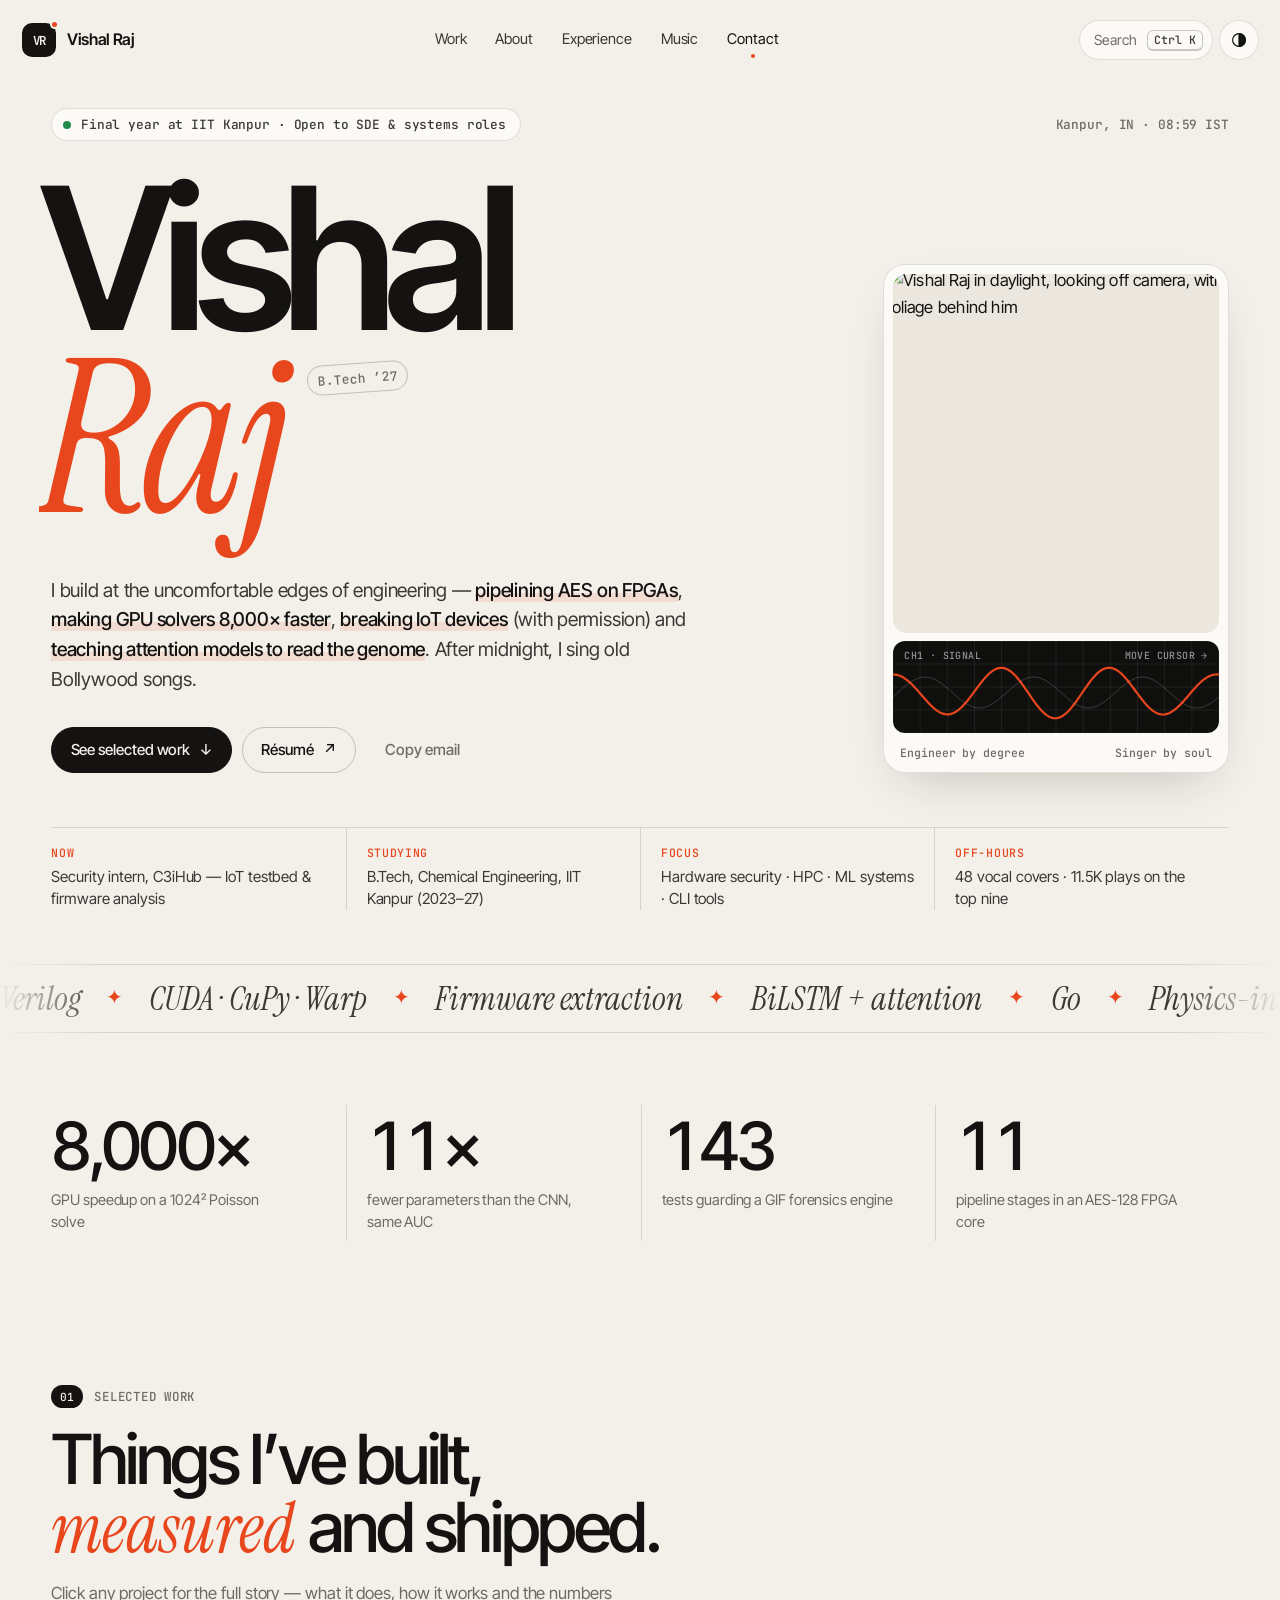
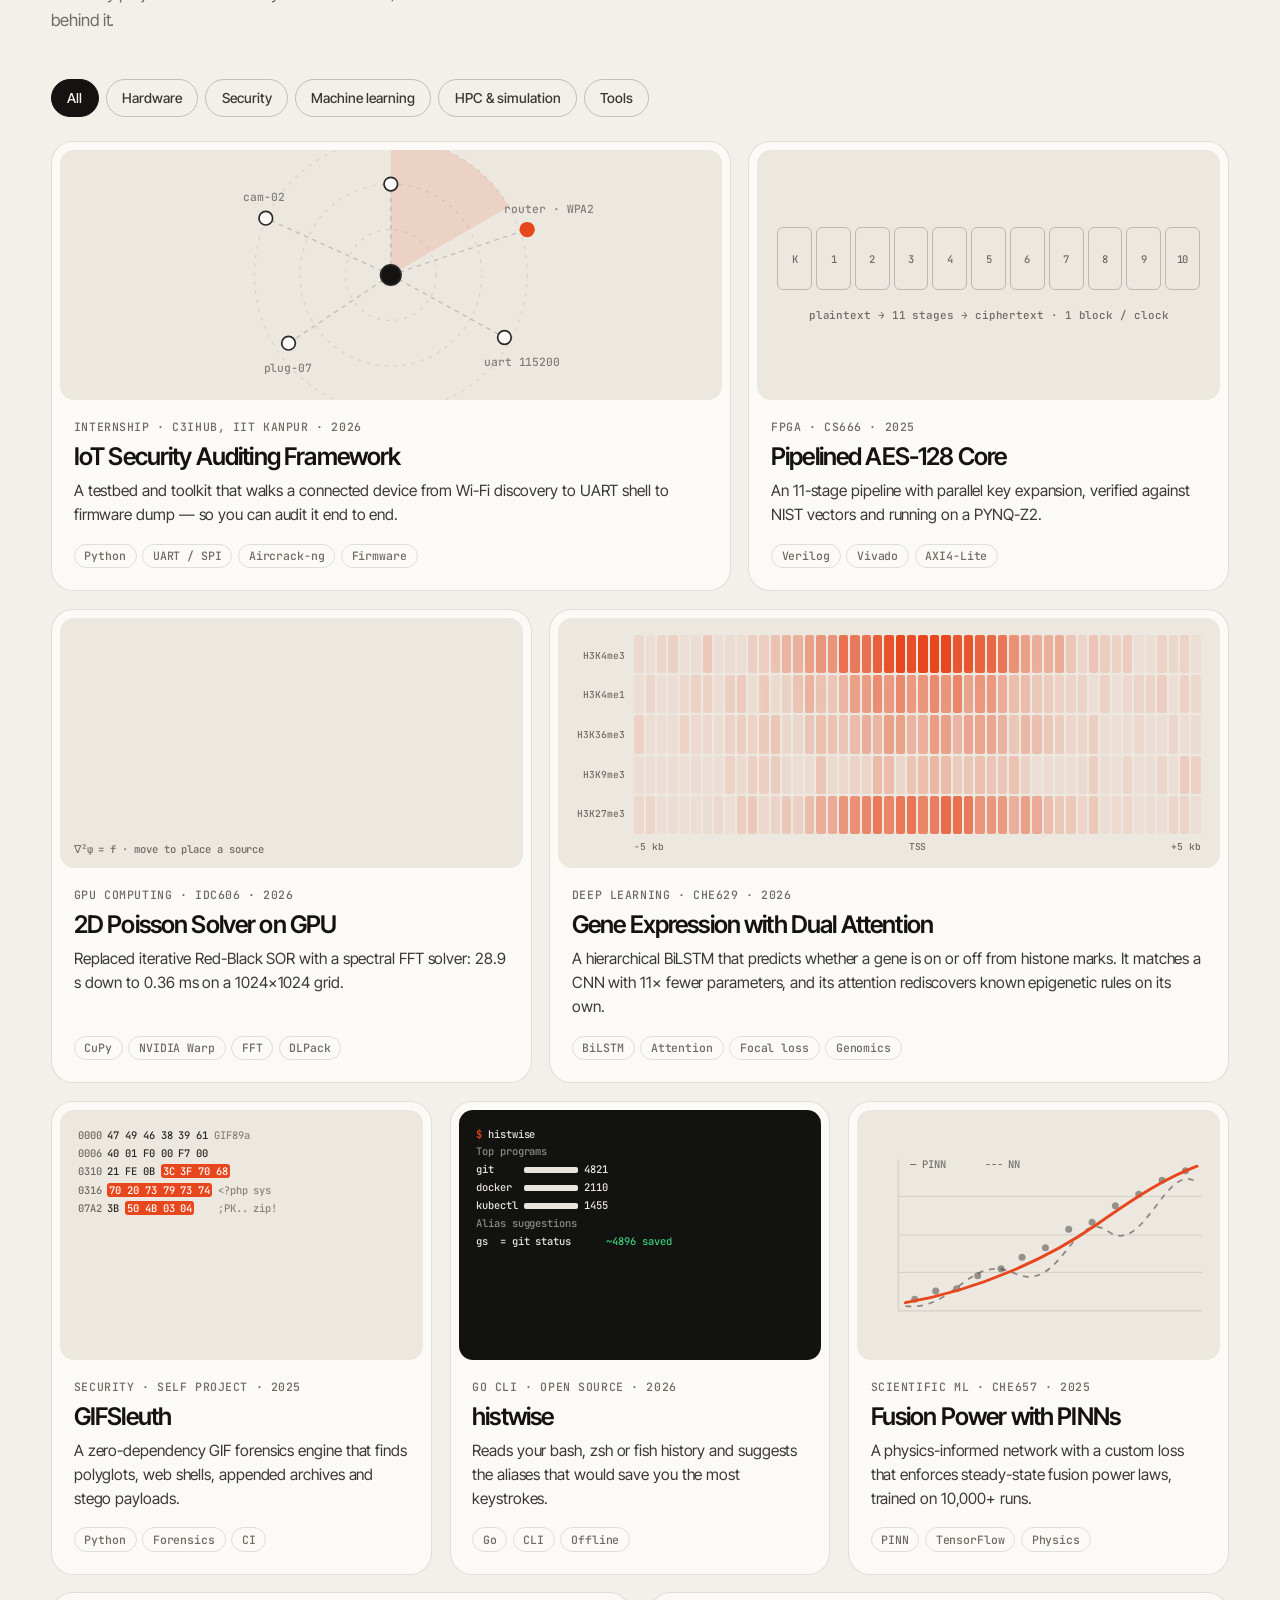
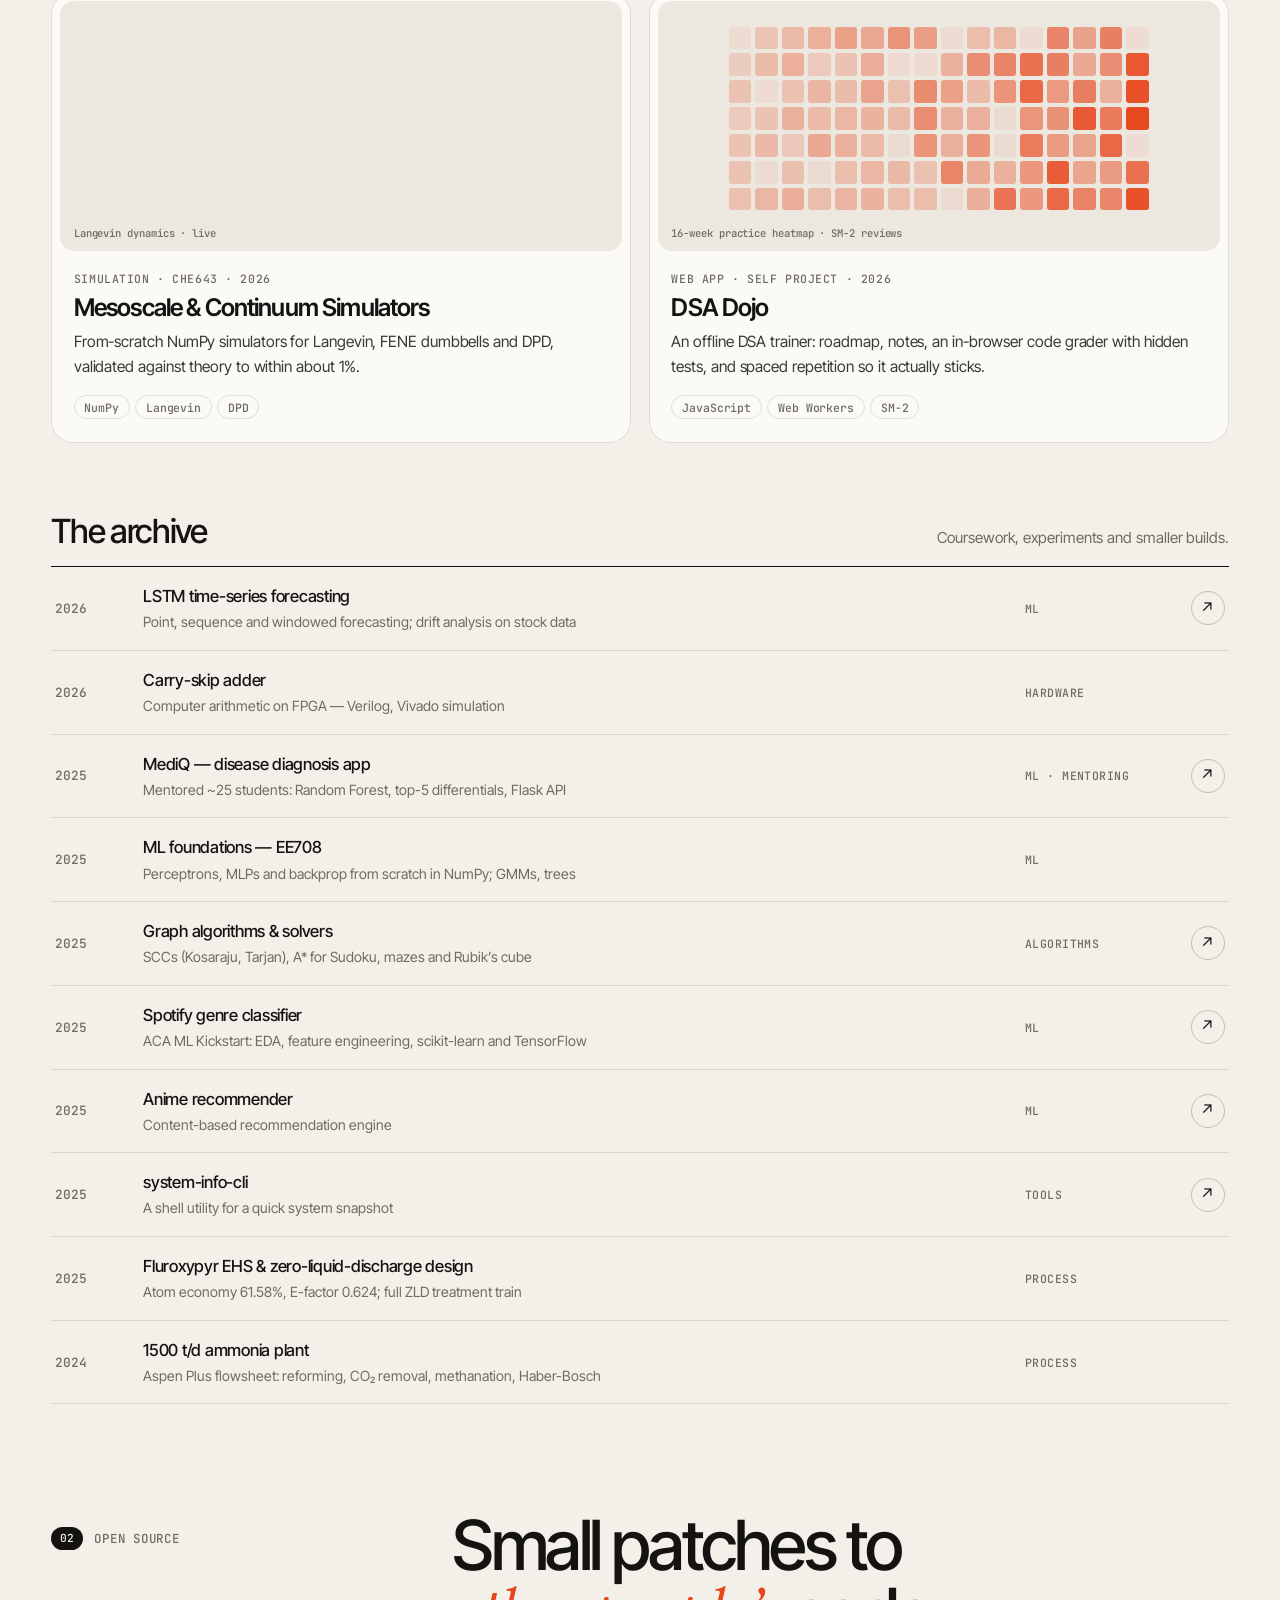
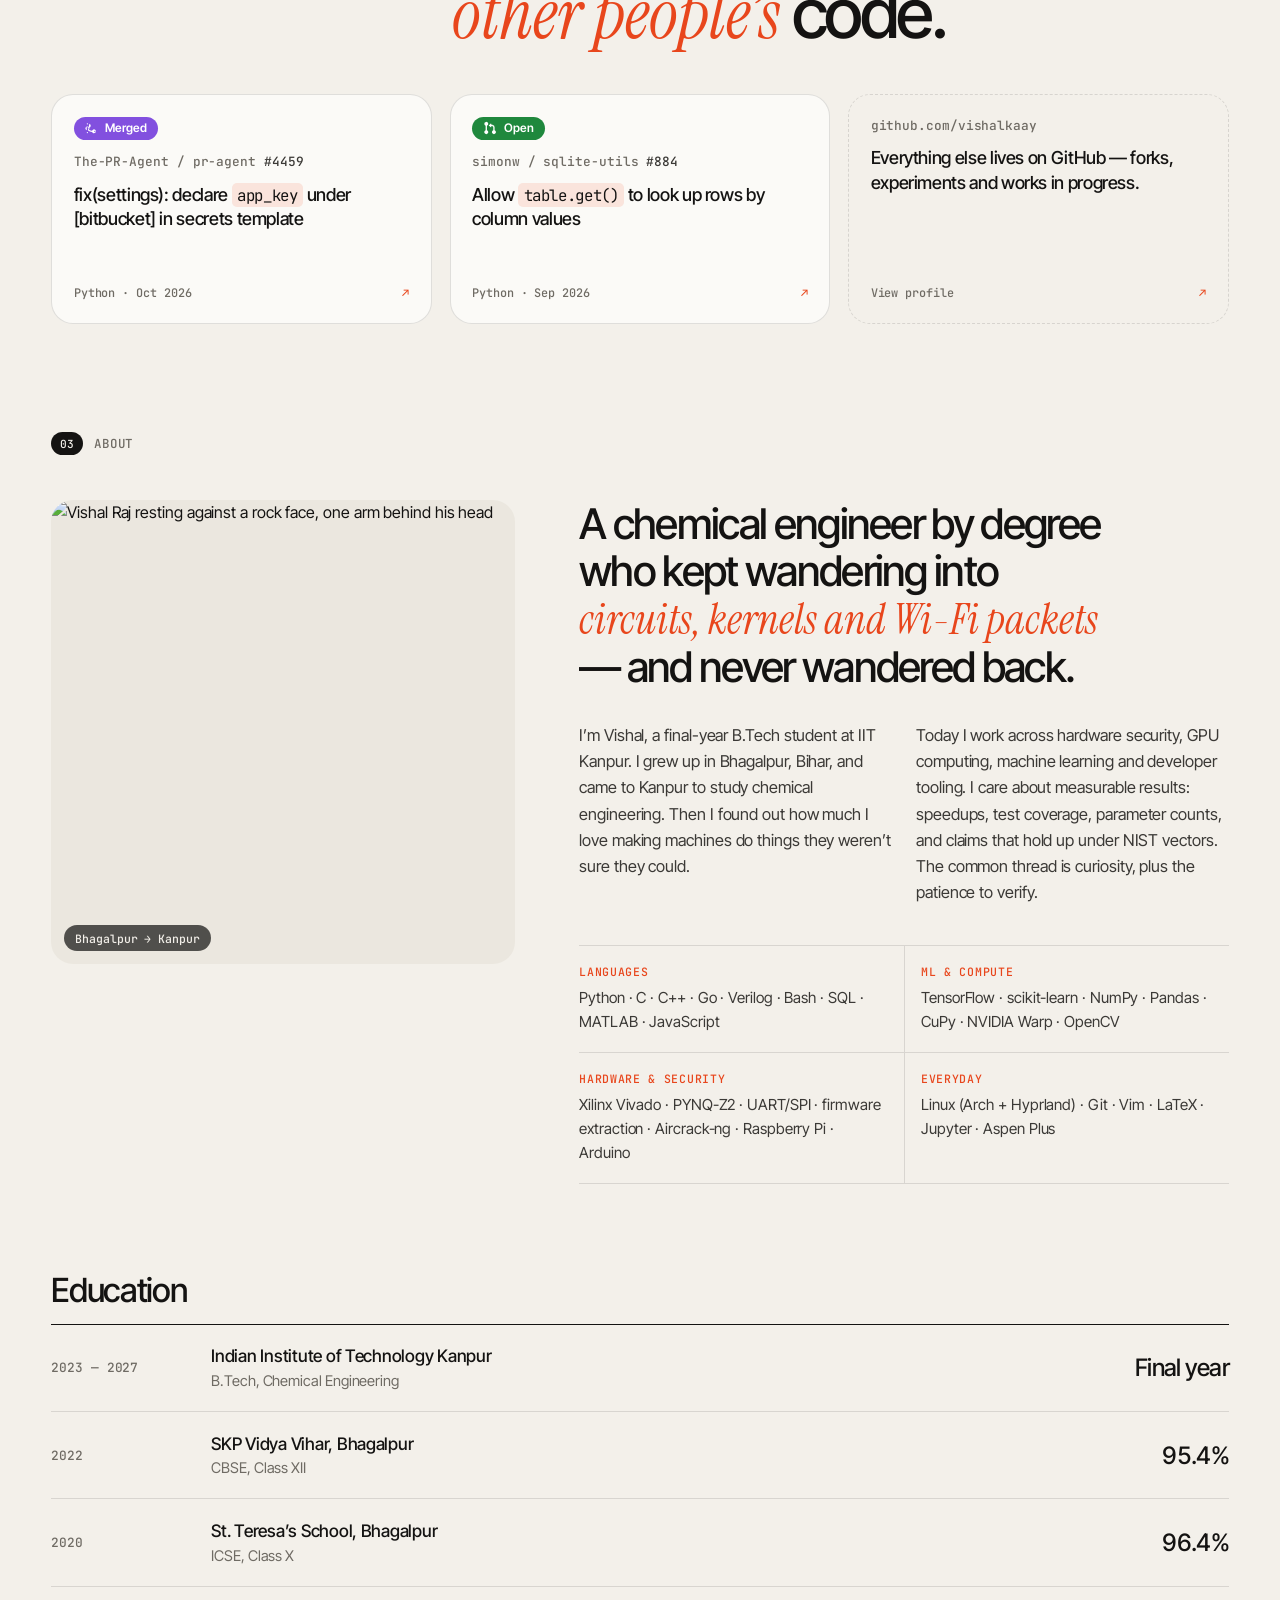
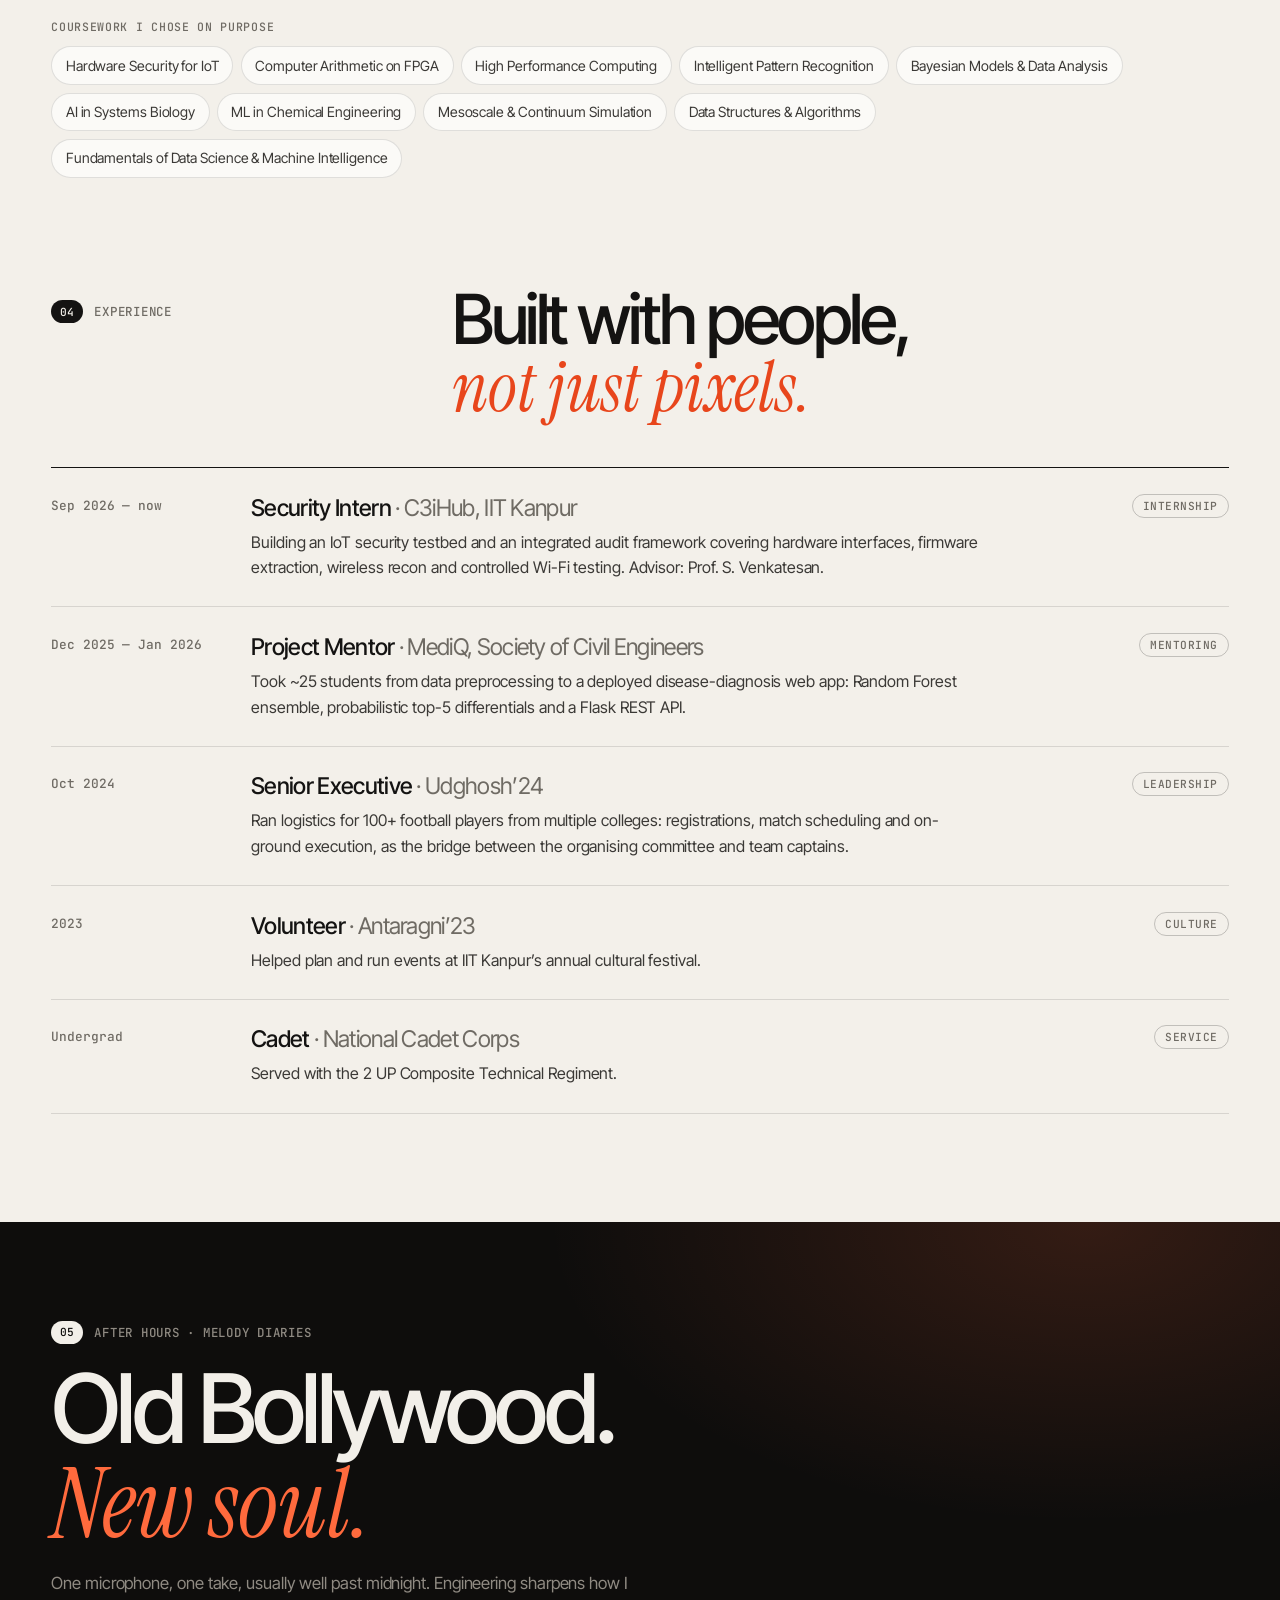
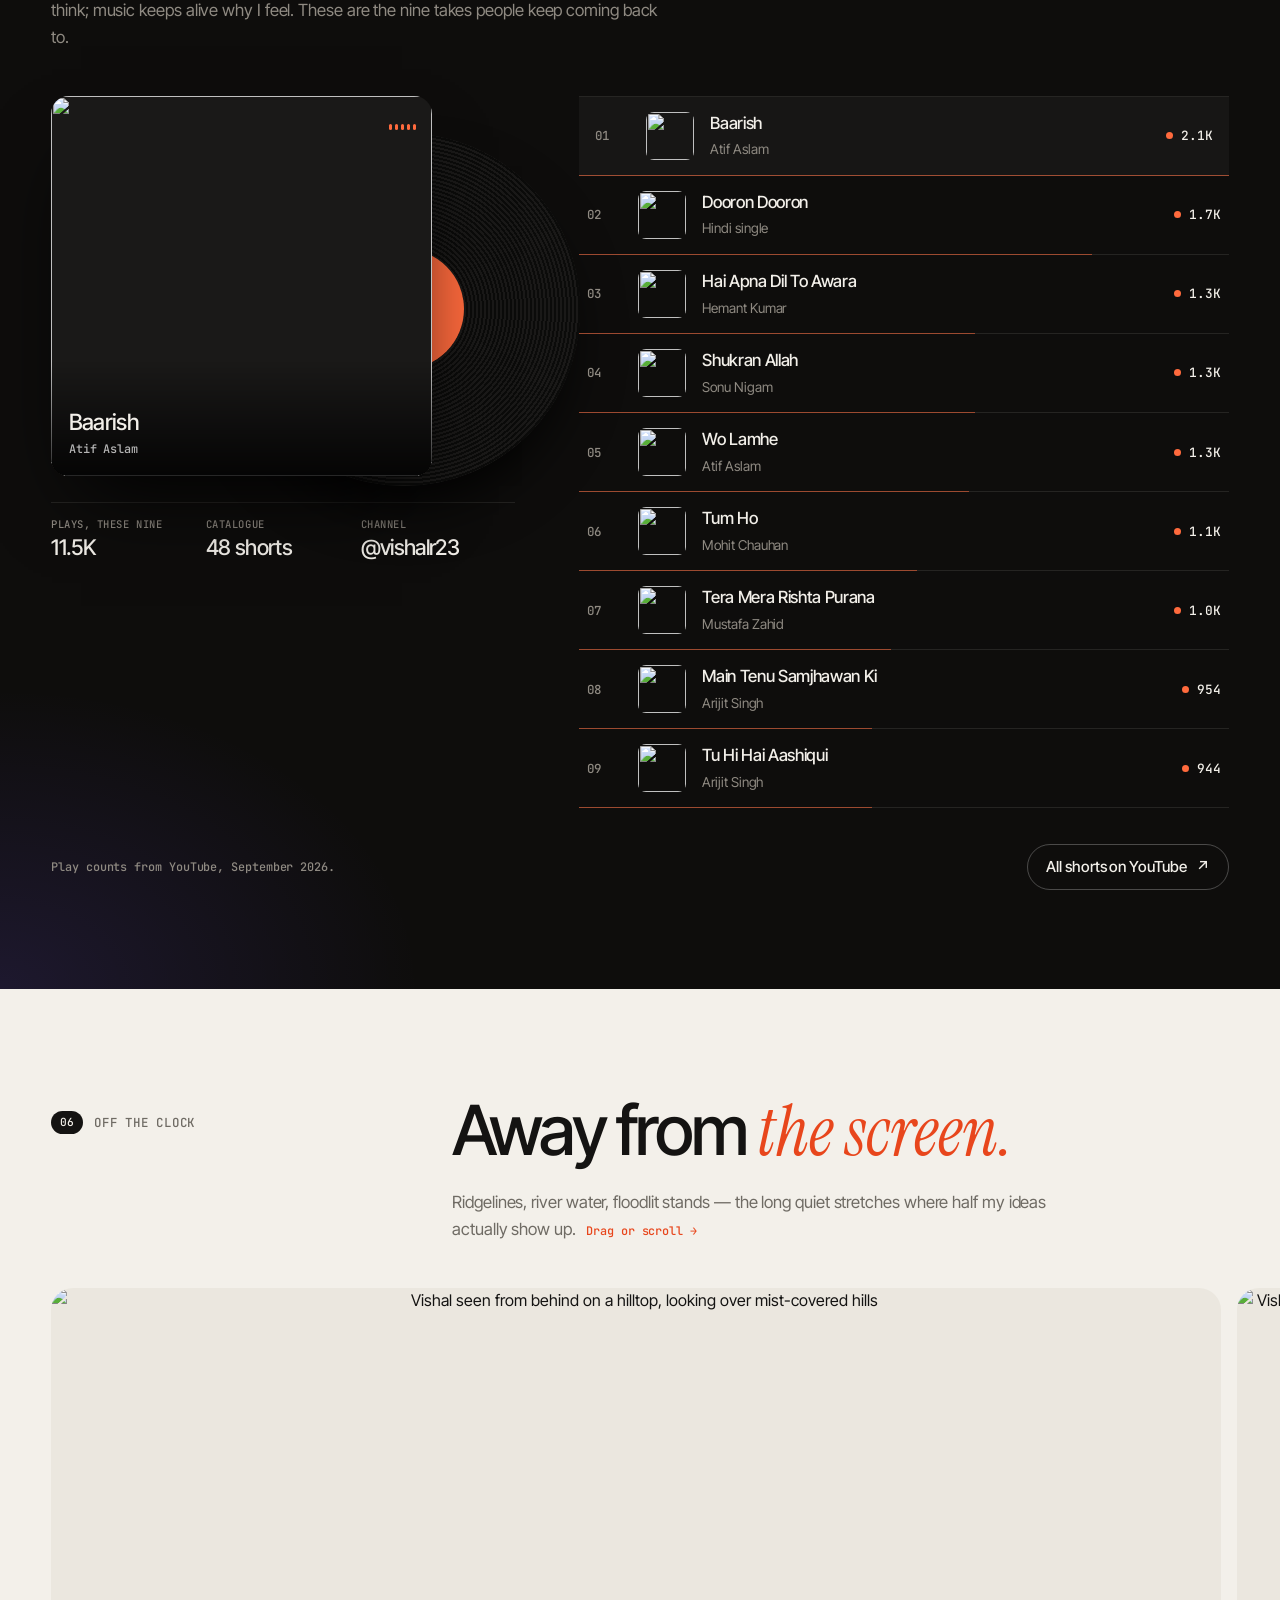
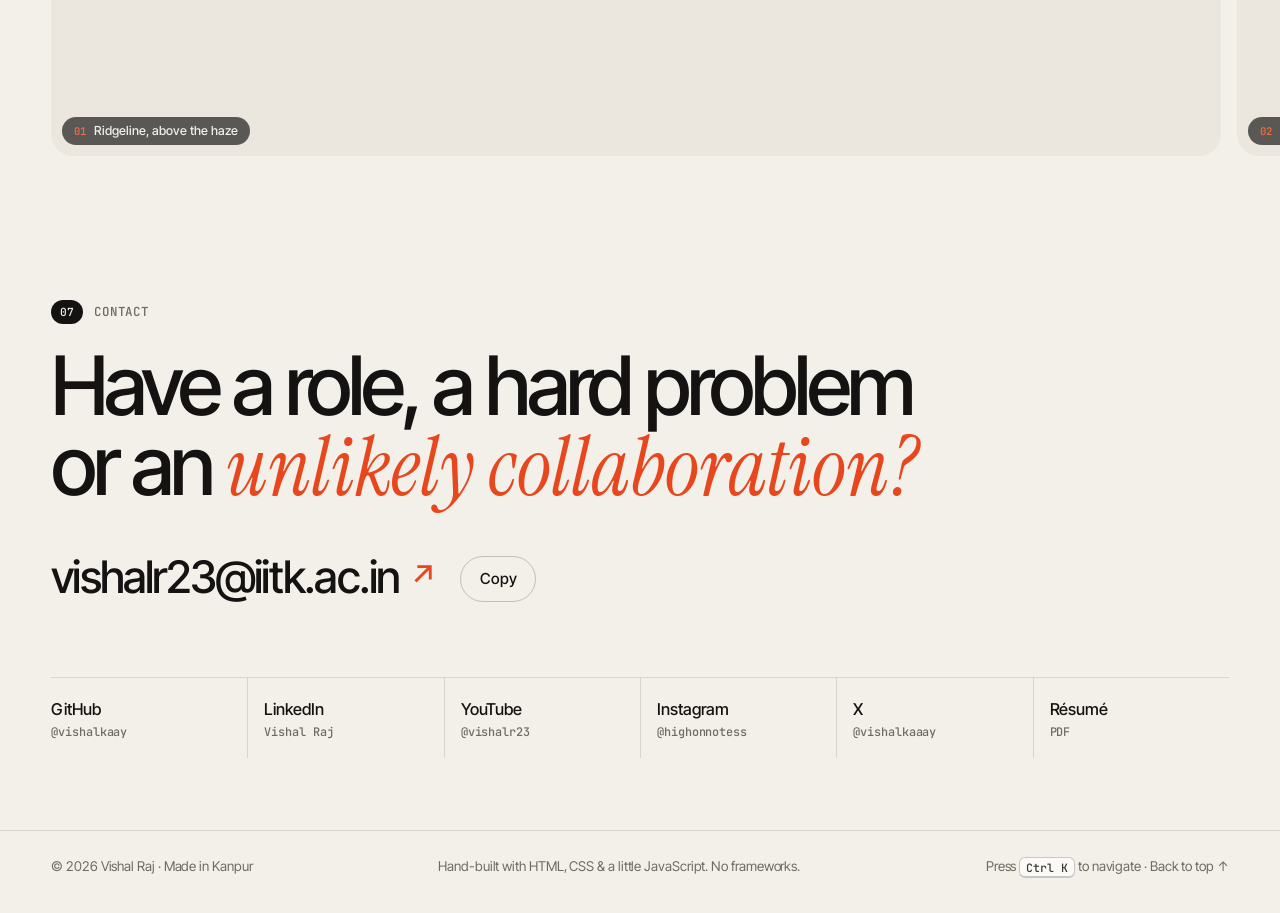
==== commit 95e98cc1: "Match Udghosh description to résumé Co-Authored-By: Claude Opus 5.5 <noreply@anthropic.com>" ====
--- a/index.html
+++ b/index.html
@@ -527,7 +527,7 @@
         </li>
         <li class="reveal">
           <time>Oct 2024</time>
-          <div><h3>Senior Executive <span>· Udghosh’24</span></h3><p>Ran logistics for 100+ football players from colleges across India: registrations, match scheduling and on-ground execution, as the bridge between the organising committee and team captains.</p></div>
+          <div><h3>Senior Executive <span>· Udghosh’24</span></h3><p>Ran logistics for 100+ football players from multiple colleges: registrations, match scheduling and on-ground execution, as the bridge between the organising committee and team captains.</p></div>
           <span class="t-tag">Leadership</span>
         </li>
         <li class="reveal">
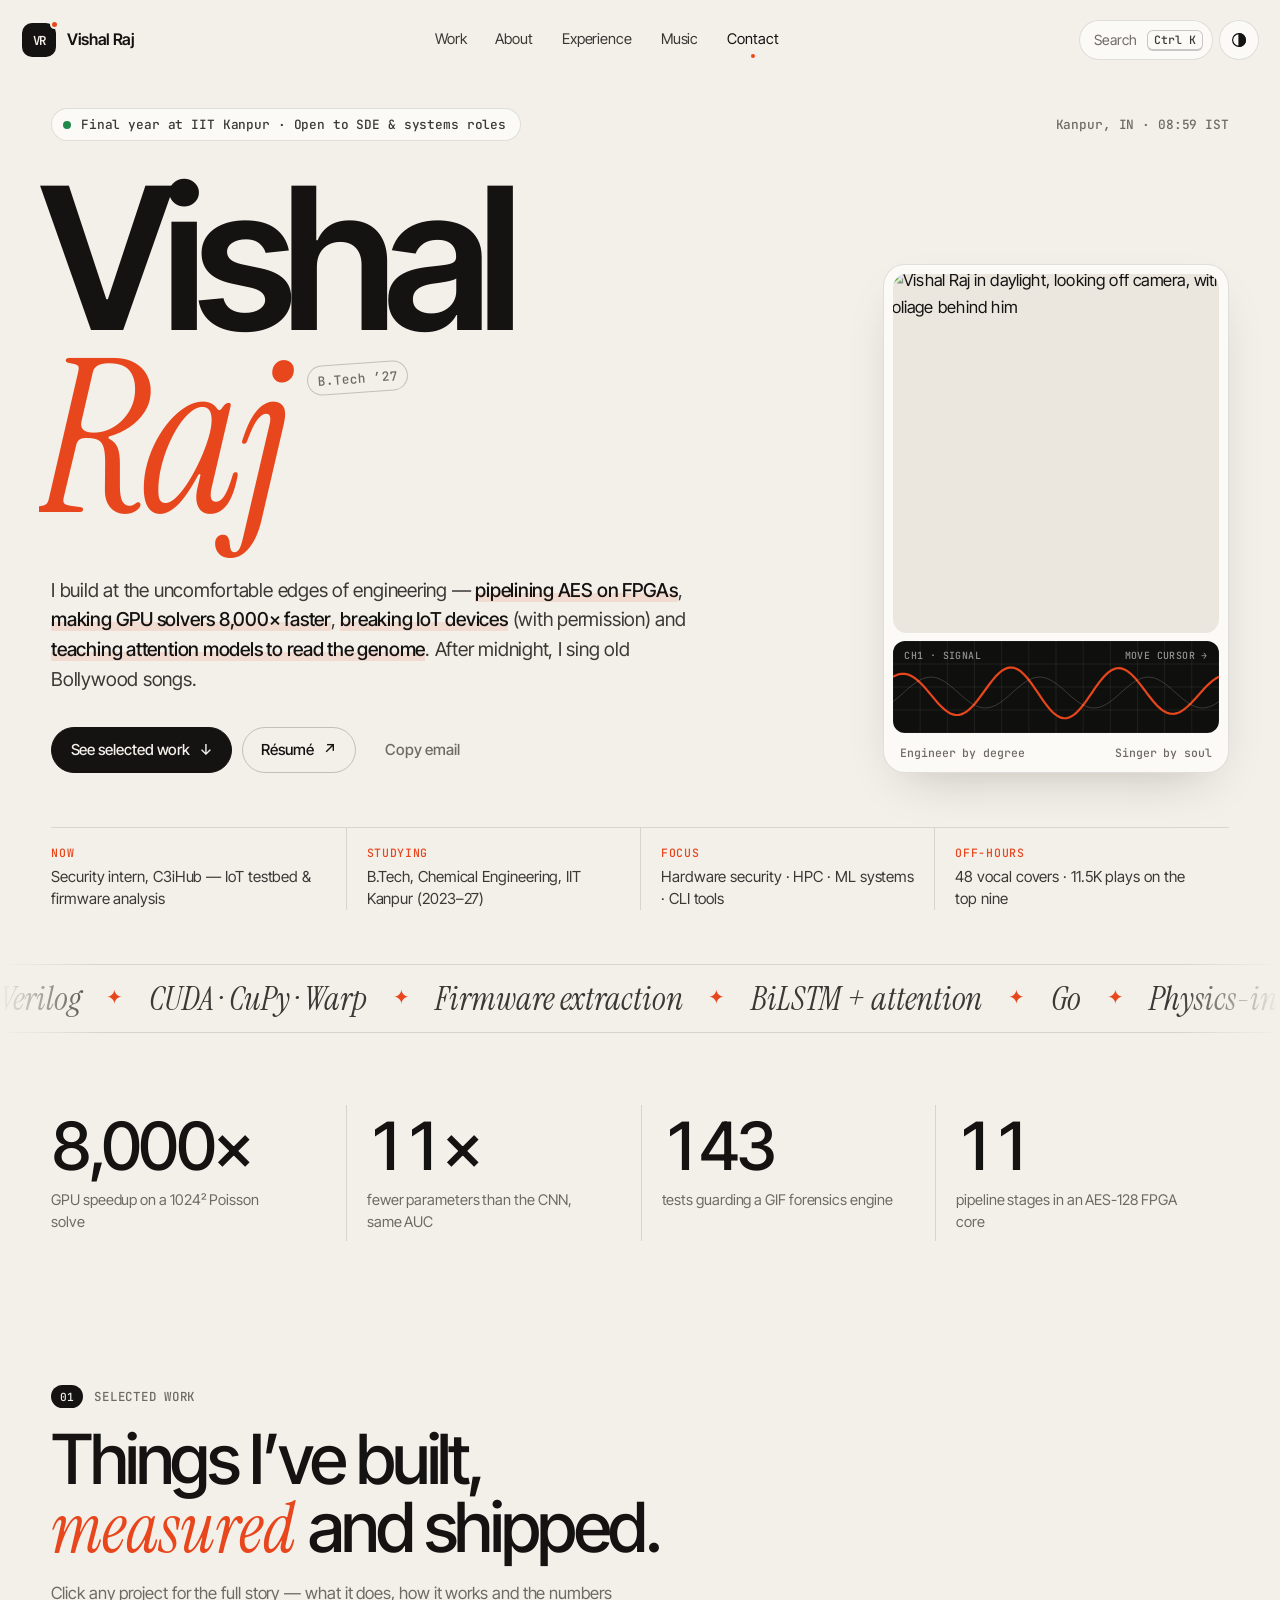
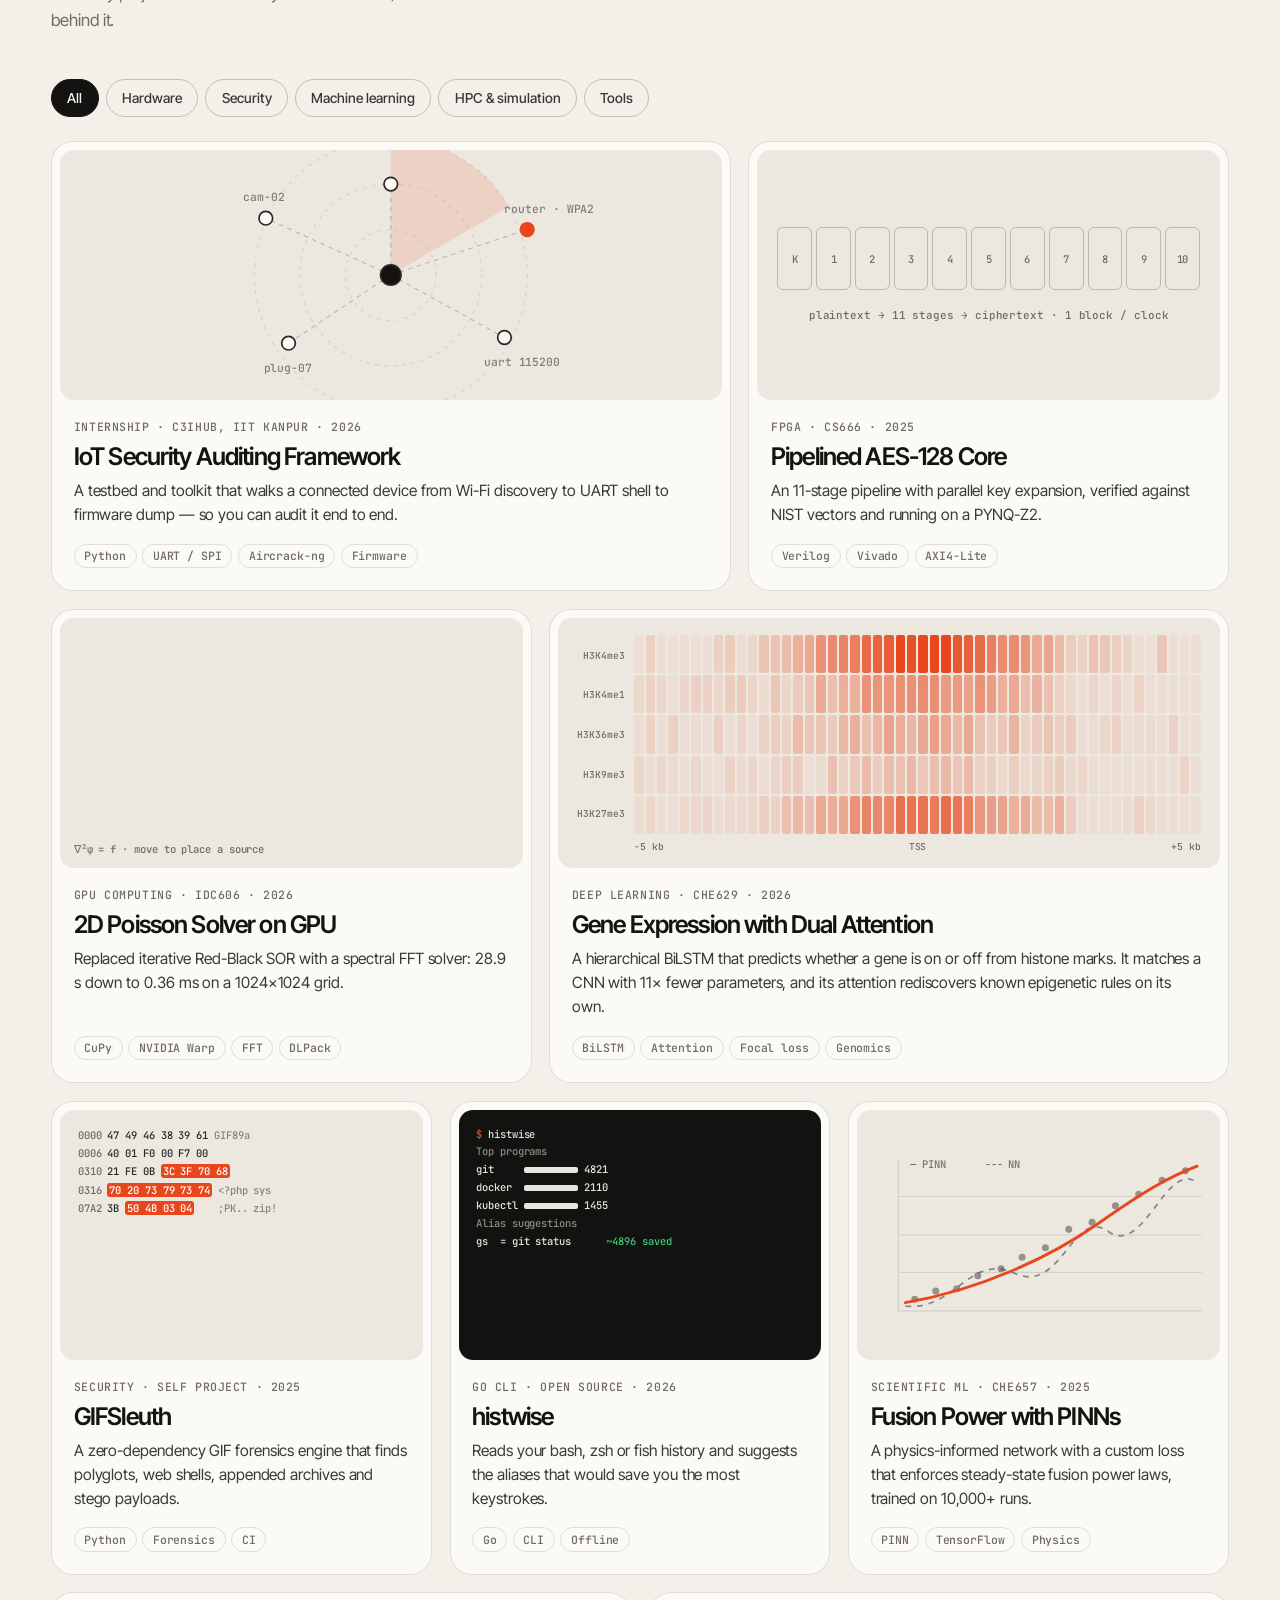
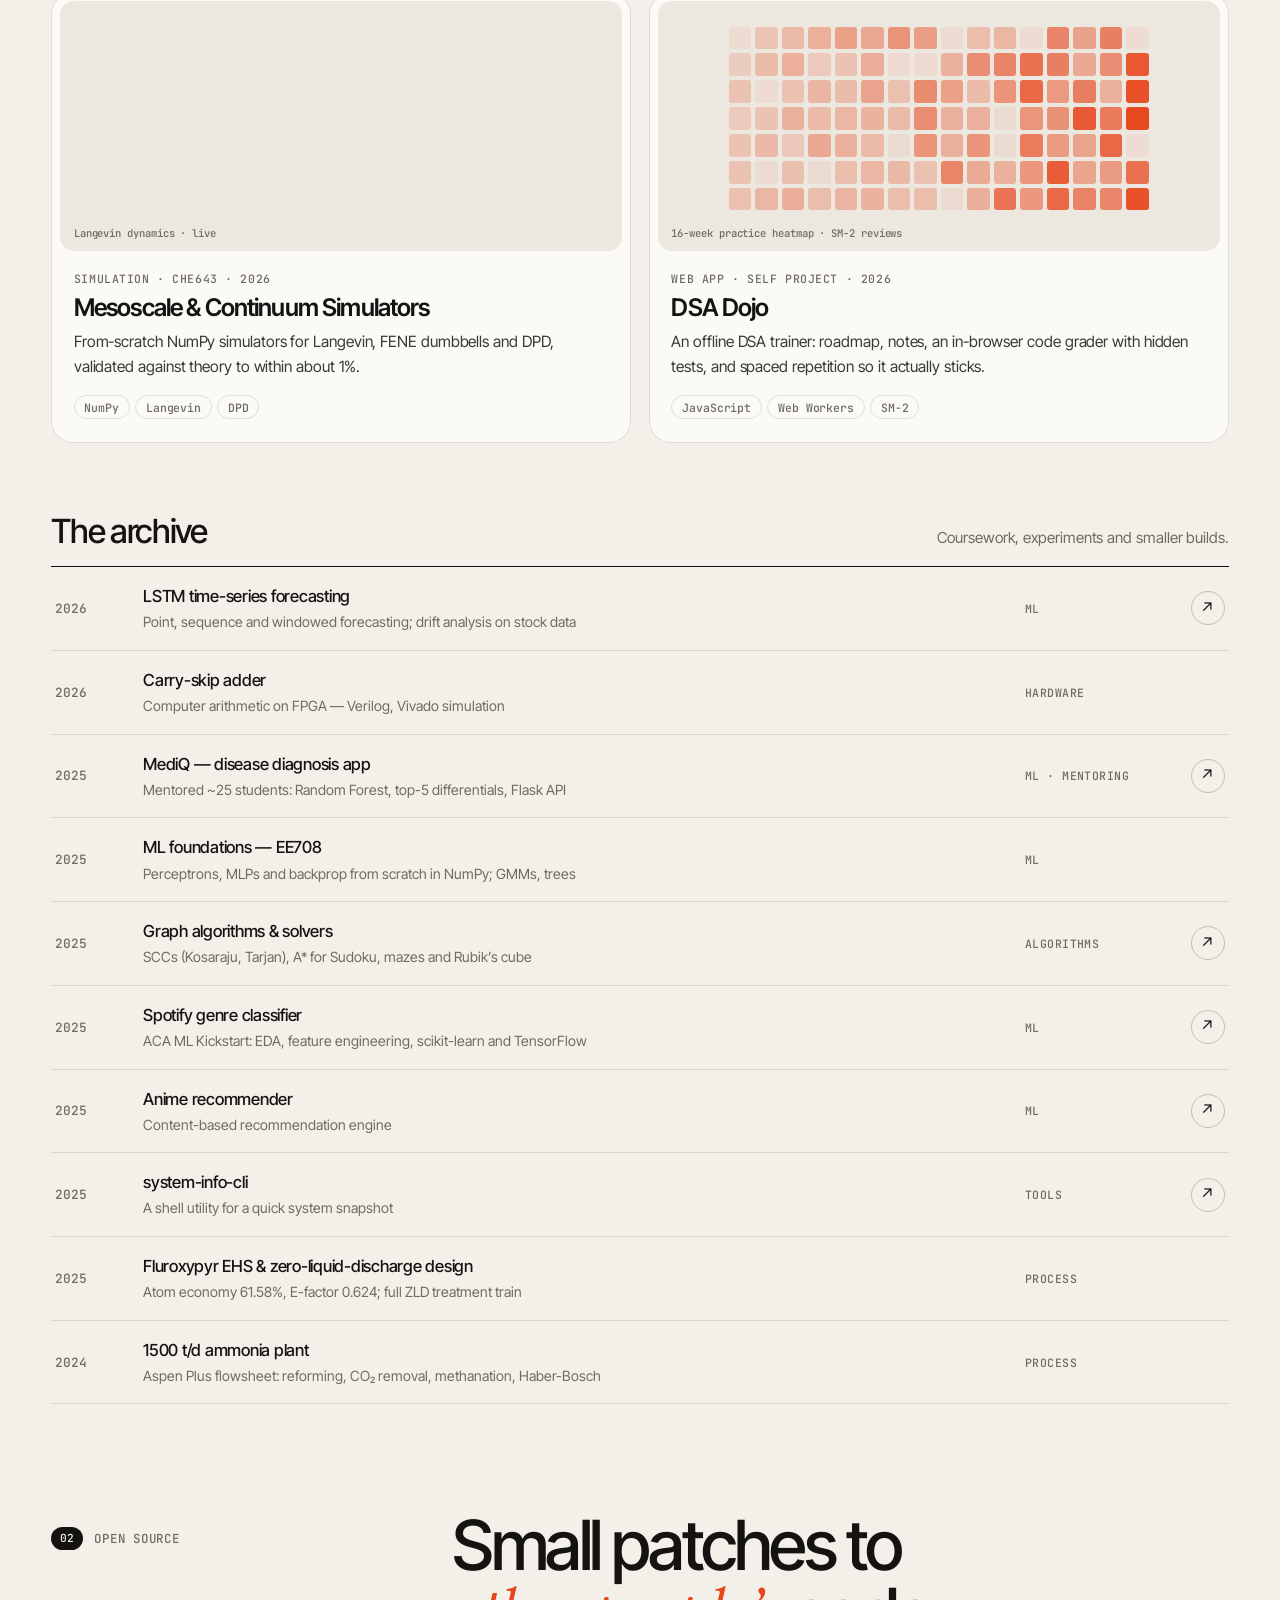
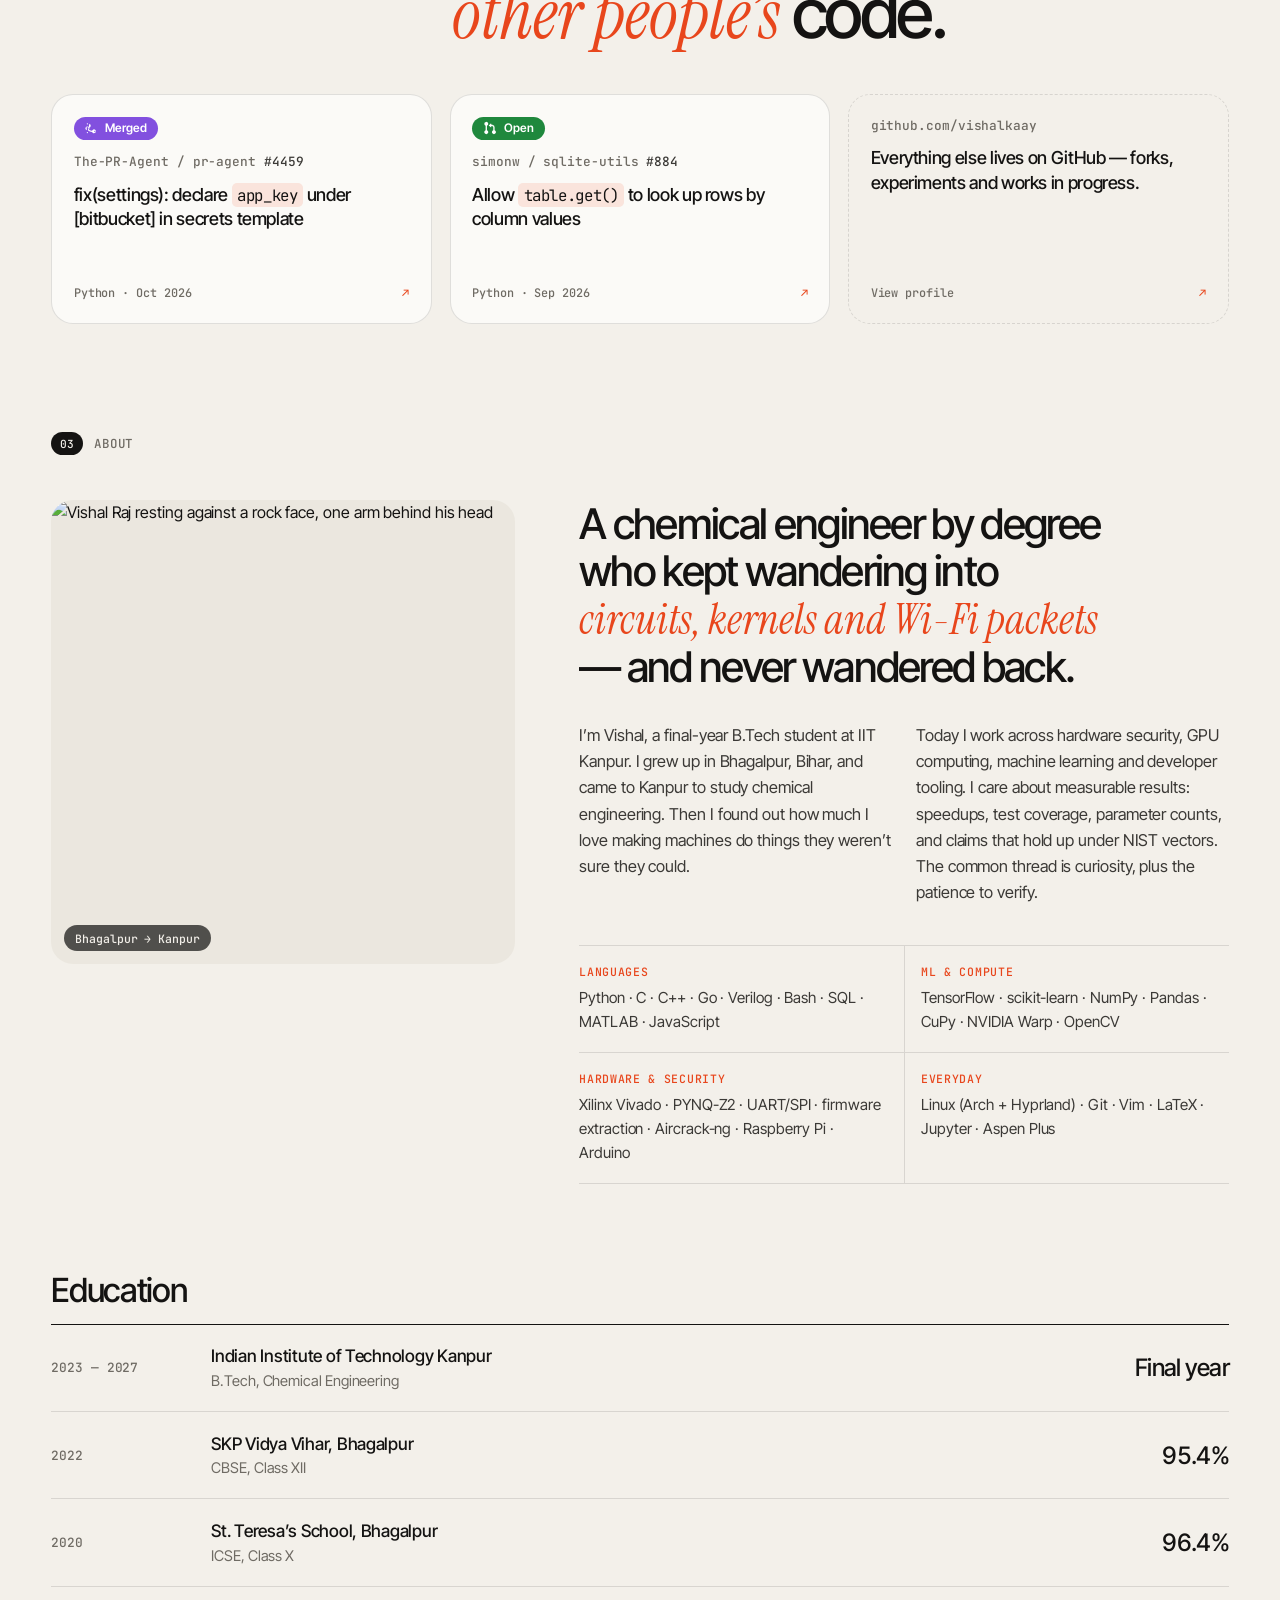
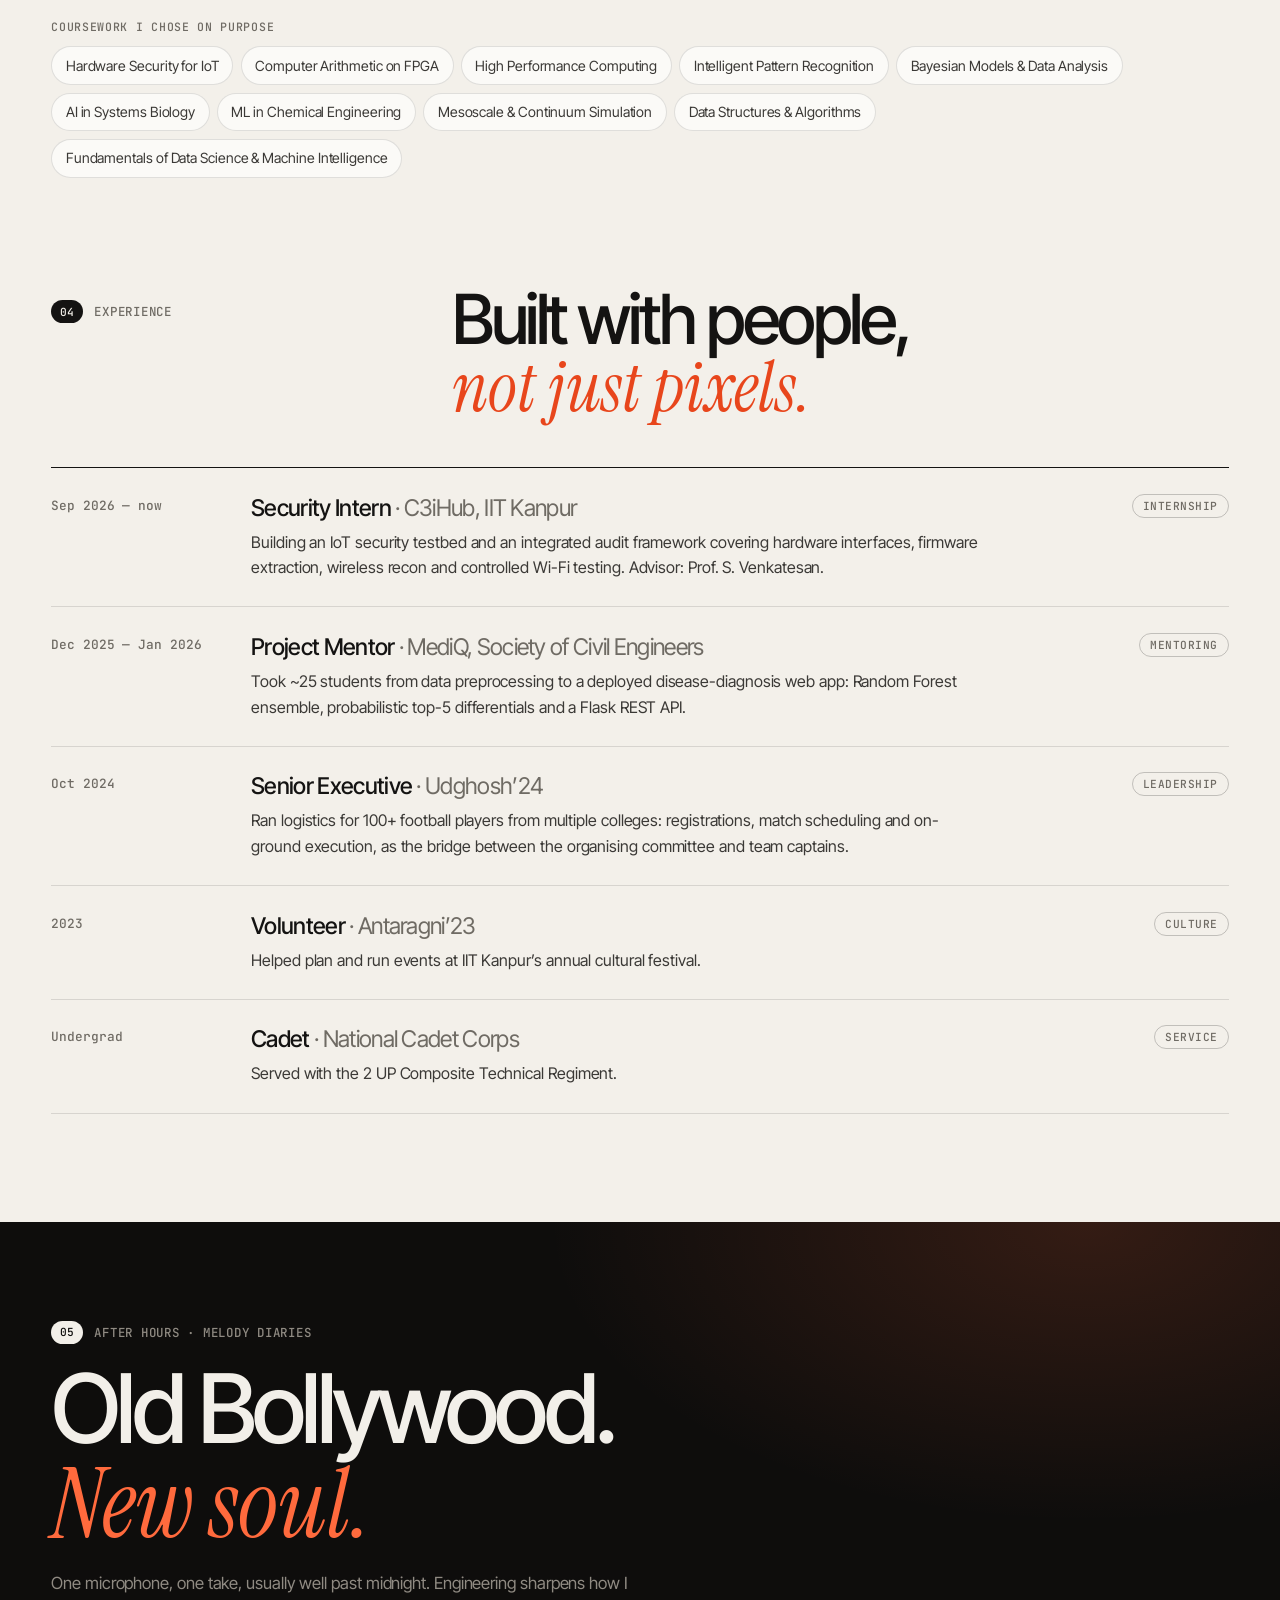
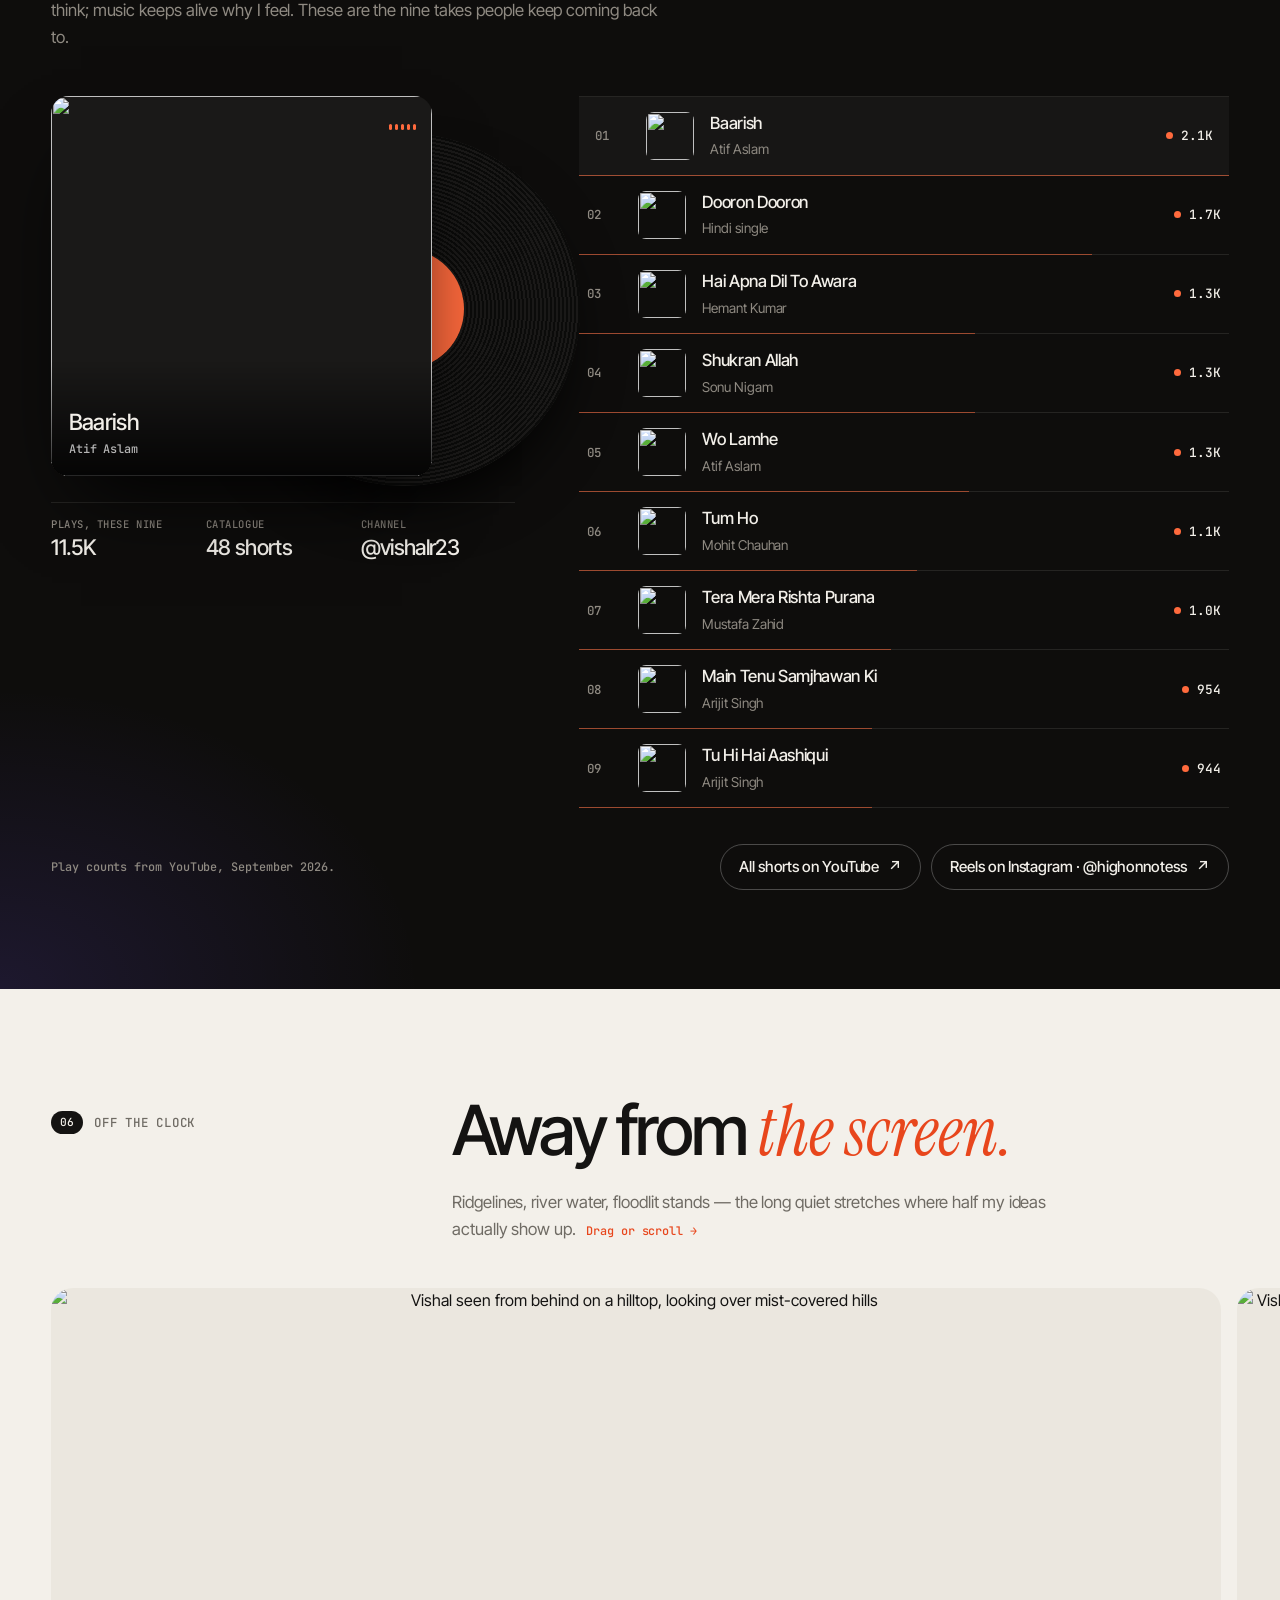
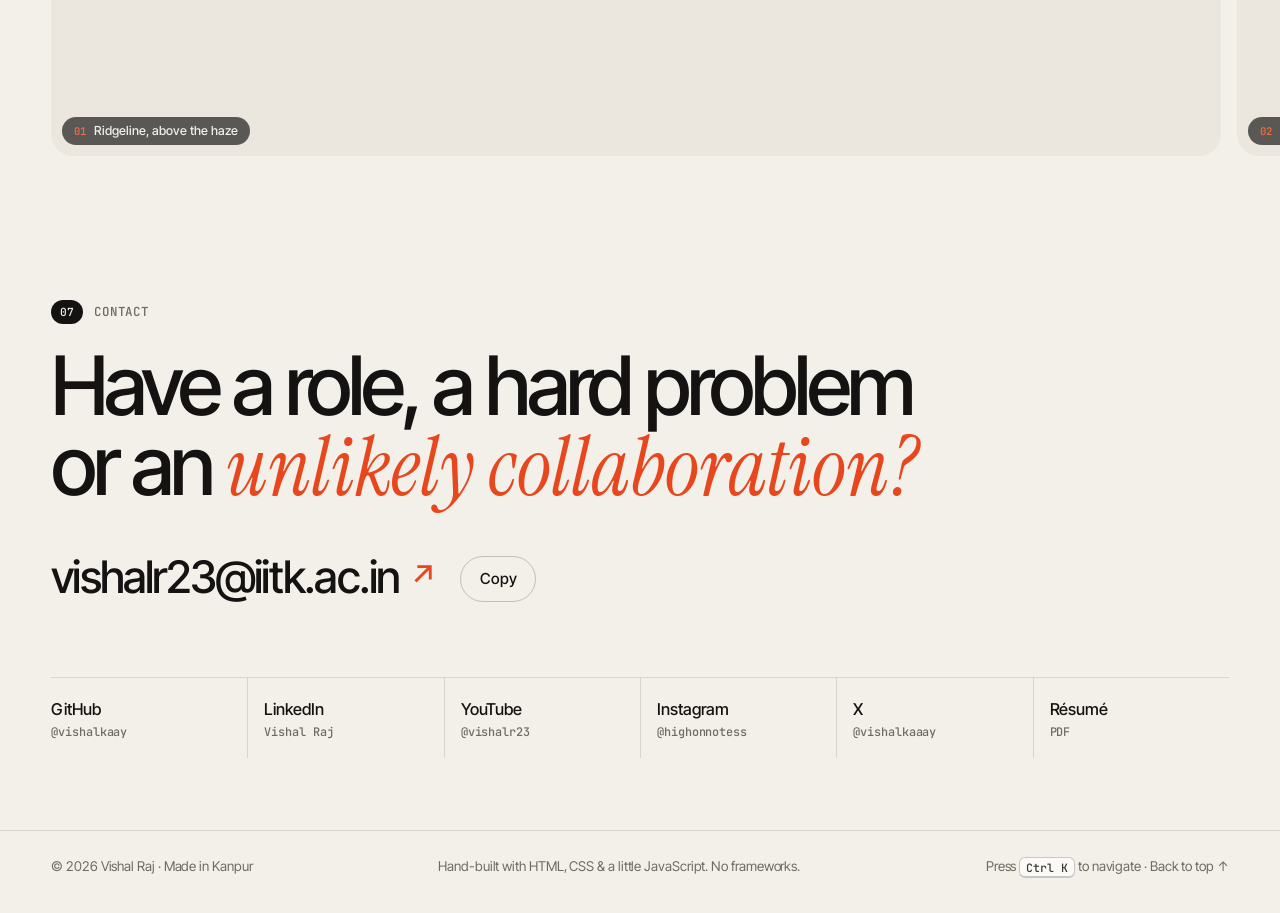
==== commit 125ec083: "Add Instagram reels link to music section" ====
--- a/index.html
+++ b/index.html
@@ -581,7 +581,10 @@
         </div>
         <div class="music-foot reveal">
           <p>Play counts from YouTube, September 2026.</p>
-          <a class="btn btn-light" href="https://www.youtube.com/@vishalr23/shorts" target="_blank" rel="noopener">All shorts on YouTube <span aria-hidden="true">↗</span></a>
+          <div class="music-links">
+            <a class="btn btn-light" href="https://www.youtube.com/@vishalr23/shorts" target="_blank" rel="noopener">All shorts on YouTube <span aria-hidden="true">↗</span></a>
+            <a class="btn btn-light" href="https://www.instagram.com/highonnotess/reels/" target="_blank" rel="noopener">Reels on Instagram · @highonnotess <span aria-hidden="true">↗</span></a>
+          </div>
         </div>
       </div>
     </section>
--- a/styles.css
+++ b/styles.css
@@ -427,6 +427,7 @@
 .t-plays { display: inline-flex; align-items: center; gap: .5rem; font: 500 .8rem var(--mono); color: var(--m-ink); font-variant-numeric: tabular-nums; }
 .t-plays i { width: 7px; height: 7px; border-radius: 50%; background: #ff6a3d; }
 .music-foot { display: flex; justify-content: space-between; align-items: center; flex-wrap: wrap; gap: 1rem; margin-top: 2.2rem; font: 500 .74rem var(--mono); color: var(--m-muted); }
+.music-links { display: flex; flex-wrap: wrap; gap: .6rem; }
 .music :focus-visible { outline-color: #ff6a3d; }
 
 /* ---------- Frames ---------- */
